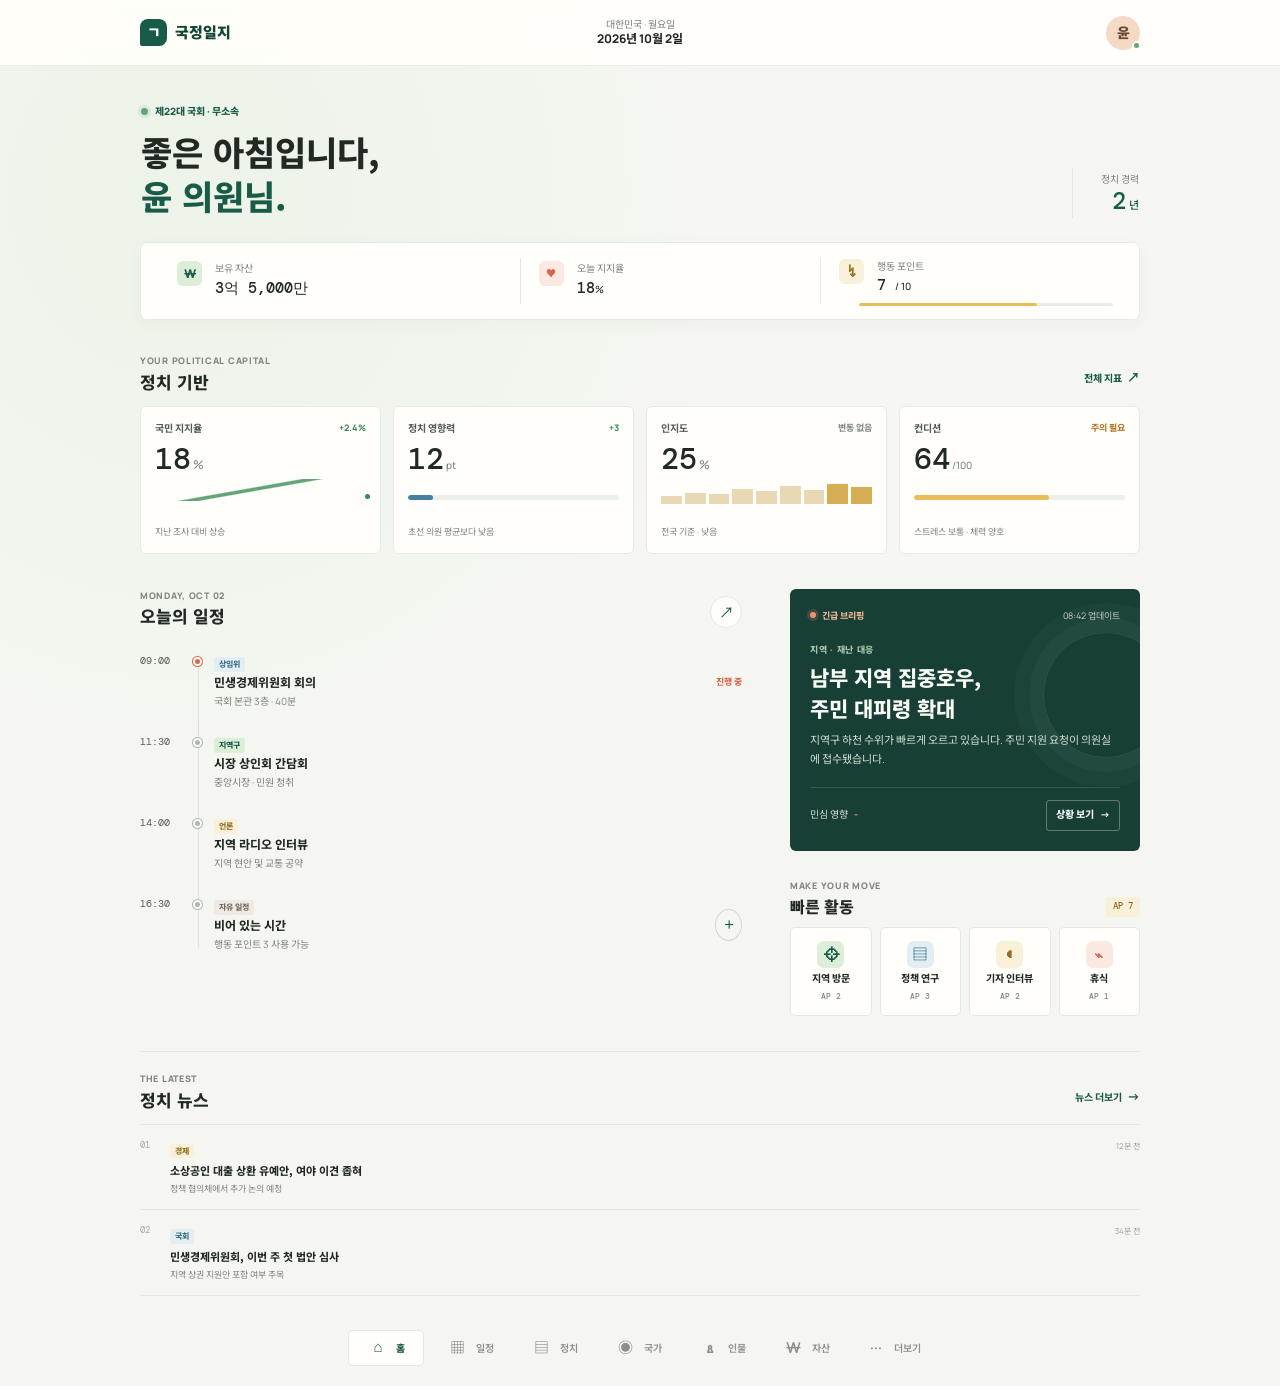
==== index.html @ e052f03e "재제작" ====
<!doctype html>
<html lang="ko">
  <head>
    <meta charset="utf-8">
    <meta name="viewport" content="width=device-width, initial-scale=1, viewport-fit=cover">
    <meta name="theme-color" content="#f5f6f1">
    <meta name="description" content="국회의원에서 시작하는 모바일 정치 전략 시뮬레이션">
    <title>국정일지 | 대통령 게임</title>
    <link rel="stylesheet" href="style.css">
    <script src="script.js" defer></script>
  </head>
  <body>
    <div class="app-shell">
      <header class="app-header">
        <a class="brand" href="#home" data-route="home" aria-label="국정일지 홈">
          <span class="brand-mark" aria-hidden="true">ㄱ</span>
          <span>국정일지</span>
        </a>
        <div class="header-date">
          <span>대한민국 · 월요일</span>
          <strong>2026년 10월 2일</strong>
        </div>
        <button class="avatar-button" type="button" data-action="profile" aria-label="의원 프로필 열기">
          <span>윤</span>
          <i aria-hidden="true"></i>
        </button>
      </header>

      <main id="main-content">
        <section class="view is-active" id="view-home" data-view="home" aria-labelledby="home-title">
          <div class="home-intro">
            <div>
              <p class="kicker"><span class="live-dot"></span> 제22대 국회 · 무소속</p>
              <h1 id="home-title">좋은 아침입니다,<br><span>윤 의원님.</span></h1>
            </div>
            <div class="career-stamp">
              <span>정치 경력</span>
              <strong>2<small>년</small></strong>
            </div>
          </div>

          <section class="resource-bar" aria-label="오늘의 주요 자원">
            <div class="resource-item">
              <span class="resource-icon icon-wallet" aria-hidden="true">₩</span>
              <span class="resource-label">보유 자산</span>
              <strong>3억 5,000만</strong>
            </div>
            <div class="resource-item">
              <span class="resource-icon icon-heart" aria-hidden="true">♥</span>
              <span class="resource-label">오늘 지지율</span>
              <strong>18<small>%</small></strong>
            </div>
            <div class="resource-item ap-item">
              <span class="resource-icon icon-bolt" aria-hidden="true">↯</span>
              <span class="resource-label">행동 포인트</span>
              <strong>7 <small>/ 10</small></strong>
              <span class="ap-meter" aria-label="행동 포인트 10 중 7"><i></i></span>
            </div>
          </section>

          <section class="metrics-section" aria-labelledby="metrics-title">
            <div class="section-heading">
              <div>
                <p class="eyebrow">YOUR POLITICAL CAPITAL</p>
                <h2 id="metrics-title">정치 기반</h2>
              </div>
              <button class="quiet-button" type="button" data-action="all-stats">전체 지표 <span aria-hidden="true">↗</span></button>
            </div>
            <div class="metric-grid">
              <article class="metric-card metric-support">
                <div class="metric-top"><span>국민 지지율</span><span class="trend trend-up">+2.4%</span></div>
                <strong>18<span>%</span></strong>
                <div class="metric-chart chart-support" aria-label="최근 지지율 상승 추세"><i></i></div>
                <span class="metric-foot">지난 조사 대비 상승</span>
              </article>
              <article class="metric-card metric-influence">
                <div class="metric-top"><span>정치 영향력</span><span class="trend trend-up">+3</span></div>
                <strong>12<span class="unit">pt</span></strong>
                <div class="influence-track"><i></i></div>
                <span class="metric-foot">초선 의원 평균보다 낮음</span>
              </article>
              <article class="metric-card metric-reputation">
                <div class="metric-top"><span>인지도</span><span class="trend trend-flat">변동 없음</span></div>
                <strong>25<span>%</span></strong>
                <div class="mini-bars" aria-label="지역 인지도"><i></i><i></i><i></i><i></i><i></i><i></i><i></i><i></i><i></i></div>
                <span class="metric-foot">전국 기준 · 낮음</span>
              </article>
              <article class="metric-card metric-energy">
                <div class="metric-top"><span>컨디션</span><span class="trend trend-warn">주의 필요</span></div>
                <strong>64<span class="unit">/100</span></strong>
                <div class="energy-track"><i></i></div>
                <span class="metric-foot">스트레스 보통 · 체력 양호</span>
              </article>
            </div>
          </section>

          <div class="dashboard-columns">
            <section class="agenda-section" aria-labelledby="agenda-title">
              <div class="section-heading">
                <div>
                  <p class="eyebrow">MONDAY, OCT 02</p>
                  <h2 id="agenda-title">오늘의 일정</h2>
                </div>
                <button class="round-button" type="button" data-action="open-schedule" aria-label="일정 전체 보기">↗</button>
              </div>
              <div class="agenda-list">
                <article class="agenda-item is-current">
                  <time>09:00</time>
                  <span class="agenda-marker" aria-hidden="true"></span>
                  <div class="agenda-copy"><span class="agenda-type type-committee">상임위</span><h3>민생경제위원회 회의</h3><p>국회 본관 3층 · 40분</p></div>
                  <span class="agenda-state">진행 중</span>
                </article>
                <article class="agenda-item">
                  <time>11:30</time>
                  <span class="agenda-marker" aria-hidden="true"></span>
                  <div class="agenda-copy"><span class="agenda-type type-local">지역구</span><h3>시장 상인회 간담회</h3><p>중앙시장 · 민원 청취</p></div>
                </article>
                <article class="agenda-item">
                  <time>14:00</time>
                  <span class="agenda-marker" aria-hidden="true"></span>
                  <div class="agenda-copy"><span class="agenda-type type-media">언론</span><h3>지역 라디오 인터뷰</h3><p>지역 현안 및 교통 공약</p></div>
                </article>
                <article class="agenda-item agenda-open-slot">
                  <time>16:30</time>
                  <span class="agenda-marker" aria-hidden="true"></span>
                  <div class="agenda-copy"><span class="agenda-type type-free">자유 일정</span><h3>비어 있는 시간</h3><p>행동 포인트 3 사용 가능</p></div>
                  <button class="add-agenda" type="button" data-action="open-activities" aria-label="일정 추가">+</button>
                </article>
              </div>
            </section>

            <div class="side-column">
              <section class="briefing-card" aria-labelledby="briefing-title">
                <div class="briefing-meta"><span class="briefing-label"><i></i> 긴급 브리핑</span><time>08:42 업데이트</time></div>
                <p class="eyebrow">지역 · 재난 대응</p>
                <h2 id="briefing-title">남부 지역 집중호우,<br>주민 대피령 확대</h2>
                <p class="briefing-description">지역구 하천 수위가 빠르게 오르고 있습니다. 주민 지원 요청이 의원실에 접수됐습니다.</p>
                <div class="briefing-bottom"><span>민심 영향 <b class="negative">-</b></span><button type="button" data-action="open-briefing">상황 보기 <span aria-hidden="true">→</span></button></div>
              </section>

              <section class="quick-actions" aria-labelledby="quick-actions-title">
                <div class="section-heading compact-heading">
                  <div><p class="eyebrow">MAKE YOUR MOVE</p><h2 id="quick-actions-title">빠른 활동</h2></div>
                  <span class="ap-badge">AP 7</span>
                </div>
                <div class="quick-action-grid">
                  <button type="button" data-action="open-activities" data-activity="field"><span class="quick-icon quick-map" aria-hidden="true">⌖</span><span>지역 방문</span><small>AP 2</small></button>
                  <button type="button" data-action="open-activities" data-activity="study"><span class="quick-icon quick-book" aria-hidden="true">▤</span><span>정책 연구</span><small>AP 3</small></button>
                  <button type="button" data-action="open-activities" data-activity="press"><span class="quick-icon quick-mic" aria-hidden="true">◖</span><span>기자 인터뷰</span><small>AP 2</small></button>
                  <button type="button" data-action="open-activities" data-activity="rest"><span class="quick-icon quick-rest" aria-hidden="true">⌁</span><span>휴식</span><small>AP 1</small></button>
                </div>
              </section>
            </div>
          </div>

          <section class="news-section" aria-labelledby="news-title">
            <div class="section-heading">
              <div><p class="eyebrow">THE LATEST</p><h2 id="news-title">정치 뉴스</h2></div>
              <button class="quiet-button" type="button" data-route="politics">뉴스 더보기 <span aria-hidden="true">→</span></button>
            </div>
            <div class="news-list">
              <article class="news-item"><span class="news-index">01</span><div><span class="news-tag tag-economy">경제</span><h3>소상공인 대출 상환 유예안, 여야 이견 좁혀</h3><p>정책 협의체에서 추가 논의 예정</p></div><time>12분 전</time></article>
              <article class="news-item"><span class="news-index">02</span><div><span class="news-tag tag-parliament">국회</span><h3>민생경제위원회, 이번 주 첫 법안 심사</h3><p>지역 상권 지원안 포함 여부 주목</p></div><time>34분 전</time></article>
            </div>
          </section>
        </section>

        <section class="view secondary-view" id="view-schedule" data-view="schedule" aria-labelledby="schedule-title" hidden>
          <div class="page-heading"><p class="eyebrow">YOUR DAY, YOUR DECISIONS</p><h1 id="schedule-title">일정과 활동</h1><p>하루의 행동 포인트를 어디에 쓸지 정해보세요.</p></div>
          <div class="page-summary"><span>오늘 남은 행동</span><strong>7 <small>/ 10 AP</small></strong><div class="summary-meter"><i></i></div></div>
          <div class="activity-catalog">
            <article class="activity-card"><span class="catalog-icon tone-green">⌖</span><div><span class="activity-category">지역구 활동 · AP 2</span><h2>지역 주민 만나기</h2><p>민원을 듣고 지역 신뢰와 지지율을 높입니다.</p><div class="effect-list"><span>지역 지지율</span><span>인지도</span></div></div><button data-action="activity-feedback" type="button" aria-label="지역 주민 만나기 선택">+</button></article>
            <article class="activity-card"><span class="catalog-icon tone-blue">▤</span><div><span class="activity-category">국회 활동 · AP 3</span><h2>정책 연구</h2><p>정책 능력과 관련 분야 이해도를 쌓습니다.</p><div class="effect-list"><span>정책 능력</span><span>판단력</span></div></div><button data-action="activity-feedback" type="button" aria-label="정책 연구 선택">+</button></article>
            <article class="activity-card"><span class="catalog-icon tone-yellow">◎</span><div><span class="activity-category">정치 활동 · AP 2</span><h2>기자 인터뷰</h2><p>주요 현안에 대한 입장을 알리고 인지도를 높입니다.</p><div class="effect-list"><span>인지도</span><span>평판</span></div></div><button data-action="activity-feedback" type="button" aria-label="기자 인터뷰 선택">+</button></article>
            <article class="activity-card"><span class="catalog-icon tone-coral">⌁</span><div><span class="activity-category">개인 활동 · AP 1</span><h2>휴식하기</h2><p>스트레스를 낮추고 컨디션을 회복합니다.</p><div class="effect-list"><span>체력</span><span>스트레스 관리</span></div></div><button data-action="activity-feedback" type="button" aria-label="휴식하기 선택">+</button></article>
          </div>
        </section>

        <section class="view secondary-view" id="view-politics" data-view="politics" aria-labelledby="politics-title" hidden>
          <div class="page-heading"><p class="eyebrow">THE NATIONAL ASSEMBLY</p><h1 id="politics-title">정치와 국회</h1><p>법안과 협력, 여론이 정치의 흐름을 만듭니다.</p></div>
          <div class="politics-hero"><div><span class="hero-label">이번 회기 주요 안건</span><h2>지역 상권 회복 지원법</h2><p>소상공인 금융 지원과 지역화폐 확대를 포함한 법안입니다.</p></div><span class="bill-state">검토 중</span></div>
          <div class="section-heading inner-heading"><div><p class="eyebrow">ASSEMBLY FLOOR</p><h2>국회 현황</h2></div><span class="muted-caption">정기회 2주 차</span></div>
          <div class="politics-stats"><article><span>당내 영향력</span><strong>8<small>/ 100</small></strong><i><b style="width:8%"></b></i></article><article><span>국회 영향력</span><strong>12<small>/ 100</small></strong><i><b style="width:12%"></b></i></article><article><span>정당 관계</span><strong>보통</strong><em>무소속</em></article></div>
          <div class="section-heading inner-heading"><div><p class="eyebrow">UPCOMING</p><h2>다가오는 의정 활동</h2></div></div>
          <div class="simple-list"><article><span class="list-date">10.04</span><div><strong>민생경제위원회 법안 심사</strong><small>상임위원회 · 본관 3층</small></div><span class="list-arrow">→</span></article><article><span class="list-date">10.06</span><div><strong>본회의 안건 표결</strong><small>본회의 · 국회 본관</small></div><span class="list-arrow">→</span></article></div>
        </section>

        <section class="view secondary-view" id="view-country" data-view="country" aria-labelledby="country-title" hidden>
          <div class="page-heading"><p class="eyebrow">NATIONAL DASHBOARD</p><h1 id="country-title">대한민국 현황</h1><p>국가 지표와 주요 현안을 살펴봅니다.</p></div>
          <div class="country-banner"><span>대한민국 · 가상 국가</span><strong>안정적인 성장, 더 나은 내일.</strong><div class="banner-meta"><span>국가 신뢰도 <b>61</b></span><span>사회 안정도 <b>74</b></span></div></div>
          <div class="country-grid"><article><span>국내총생산</span><strong>2,410<small>조 원</small></strong><em class="trend-up">▲ 1.8%</em></article><article><span>국가 예산</span><strong>623<small>조 원</small></strong><em>올해 편성</em></article><article><span>실업률</span><strong>3.2<small>%</small></strong><em class="trend-warn">▲ 0.2%p</em></article><article><span>물가 상승률</span><strong>2.1<small>%</small></strong><em class="trend-up">▼ 0.3%p</em></article><article><span>국가 부채</span><strong>1,275<small>조 원</small></strong><em>GDP 대비 52.9%</em></article><article><span>국민 행복도</span><strong>68<small>/ 100</small></strong><em class="trend-up">▲ 2</em></article></div>
          <div class="section-heading inner-heading"><div><p class="eyebrow">NATIONAL PRIORITIES</p><h2>주요 과제</h2></div></div>
          <div class="simple-list"><article><span class="priority-dot dot-coral"></span><div><strong>지역 경제 회복</strong><small>소상공인 지원안 논의 중</small></div><span class="priority-status">높음</span></article><article><span class="priority-dot dot-blue"></span><div><strong>청년 고용 확대</strong><small>고용률 개선 정책 검토</small></div><span class="priority-status">보통</span></article><article><span class="priority-dot dot-green"></span><div><strong>재난 대응 체계</strong><small>집중호우 피해 지역 지원</small></div><span class="priority-status">긴급</span></article></div>
        </section>

        <section class="view secondary-view" id="view-relationships" data-view="relationships" aria-labelledby="relationships-title" hidden>
          <div class="page-heading"><p class="eyebrow">YOUR POLITICAL NETWORK</p><h1 id="relationships-title">인간관계</h1><p>함께 일하고 신뢰를 쌓을 사람들입니다.</p></div>
          <div class="relationship-summary"><div><span>연결된 인물</span><strong>12<small>명</small></strong></div><div><span>평균 관계도</span><strong>34<small>/ 100</small></strong></div><div class="network-mark" aria-hidden="true">12</div></div>
          <div class="filter-row"><button class="filter-chip is-selected" type="button">전체</button><button class="filter-chip" type="button">국회</button><button class="filter-chip" type="button">정당</button><button class="filter-chip" type="button">언론</button></div>
          <div class="contact-list"><article class="contact-card"><div class="contact-avatar avatar-sage">김</div><div class="contact-info"><strong>김서윤</strong><span>여당 · 재난대책위원</span><div class="relationship-meter"><i style="width:62%"></i></div></div><b>62</b></article><article class="contact-card"><div class="contact-avatar avatar-blue">박</div><div class="contact-info"><strong>박도현</strong><span>야당 · 예산결산위원</span><div class="relationship-meter"><i style="width:38%"></i></div></div><b>38</b></article><article class="contact-card"><div class="contact-avatar avatar-yellow">이</div><div class="contact-info"><strong>이하늘</strong><span>지역 언론 · 기자</span><div class="relationship-meter"><i style="width:27%"></i></div></div><b>27</b></article><article class="contact-card"><div class="contact-avatar avatar-coral">최</div><div class="contact-info"><strong>최민재</strong><span>지역구 · 상인회장</span><div class="relationship-meter"><i style="width:51%"></i></div></div><b>51</b></article></div>
        </section>

        <section class="view secondary-view" id="view-assets" data-view="assets" aria-labelledby="assets-title" hidden>
          <div class="page-heading"><p class="eyebrow">PERSONAL FINANCE</p><h1 id="assets-title">자산 관리</h1><p>투명하게 기록되는 개인 자산 현황입니다.</p></div>
          <div class="assets-total"><span>총 자산</span><strong>₩350,000,000</strong><span class="assets-change">이번 달 <b>+₩1,200,000</b></span><div class="asset-graph" aria-label="최근 자산 완만한 상승 추세"><i></i></div></div>
          <div class="section-heading inner-heading"><div><p class="eyebrow">PORTFOLIO</p><h2>자산 구성</h2></div></div>
          <div class="portfolio-list"><article><span class="portfolio-icon portfolio-cash">₩</span><div><strong>현금</strong><small>입출금 및 예금</small></div><b>₩85,000,000</b><i><b style="width:24%"></b></i></article><article><span class="portfolio-icon portfolio-house">⌂</span><div><strong>부동산</strong><small>주거용 부동산</small></div><b>₩210,000,000</b><i><b style="width:60%"></b></i></article><article><span class="portfolio-icon portfolio-stock">↗</span><div><strong>금융 자산</strong><small>합법적 투자 자산</small></div><b>₩55,000,000</b><i><b style="width:16%"></b></i></article></div>
          <div class="finance-note"><span>기록 원칙</span><p>모든 자산 변화와 활동 비용은 내역에 남습니다.</p><button type="button" data-action="activity-feedback">자산 내역 보기 <span aria-hidden="true">→</span></button></div>
        </section>

        <section class="view secondary-view" id="view-more" data-view="more" aria-labelledby="more-title" hidden>
          <div class="page-heading"><p class="eyebrow">YOUR CAREER, YOUR STORY</p><h1 id="more-title">더보기</h1><p>정치 인생의 기록과 설정을 관리합니다.</p></div>
          <div class="profile-panel"><div class="profile-avatar">윤</div><div><span>대한민국 · 무소속</span><strong>윤 의원</strong><small>초선 · 정치 경력 2년</small></div><span class="profile-level">LV. 03</span></div>
          <div class="more-menu"><button type="button" data-action="activity-feedback"><span class="menu-symbol symbol-history">◷</span><span><strong>정치 기록</strong><small>선택과 결과를 돌아봅니다</small></span><b>→</b></button><button type="button" data-action="activity-feedback"><span class="menu-symbol symbol-achievement">✳</span><span><strong>업적과 목표</strong><small>나만의 정치 목표를 세웁니다</small></span><b>→</b></button><button type="button" data-action="activity-feedback"><span class="menu-symbol symbol-save">▣</span><span><strong>저장 및 불러오기</strong><small>현재 진행 상황 관리</small></span><b>→</b></button><button type="button" data-action="activity-feedback"><span class="menu-symbol symbol-settings">⚙</span><span><strong>설정</strong><small>게임 환경과 접근성 설정</small></span><b>→</b></button></div>
          <p class="version-label">국정일지 <span>EARLY ACCESS · 0.1.0</span></p>
        </section>
      </main>

      <nav class="bottom-nav" aria-label="주요 메뉴">
        <button type="button" data-route="home" aria-current="page"><span class="nav-icon nav-home" aria-hidden="true">⌂</span><span>홈</span></button>
        <button type="button" data-route="schedule"><span class="nav-icon" aria-hidden="true">▦</span><span>일정</span></button>
        <button type="button" data-route="politics"><span class="nav-icon" aria-hidden="true">▤</span><span>정치</span></button>
        <button type="button" data-route="country"><span class="nav-icon" aria-hidden="true">◉</span><span>국가</span></button>
        <button type="button" data-route="relationships"><span class="nav-icon" aria-hidden="true">♙</span><span>인물</span></button>
        <button type="button" data-route="assets"><span class="nav-icon" aria-hidden="true">₩</span><span>자산</span></button>
        <button type="button" data-route="more"><span class="nav-icon" aria-hidden="true">···</span><span>더보기</span></button>
      </nav>
    </div>
    <div class="toast" role="status" aria-live="polite" hidden></div>
  </body>
</html>
---- style.css ----
@import url("https://fonts.googleapis.com/css2?family=DM+Mono:wght@400;500&family=Manrope:wght@400;500;600;700;800&family=Noto+Sans+KR:wght@400;500;600;700;800;900&display=swap");

:root {
  color-scheme: light;
  --canvas: #f5f6f1;
  --paper: #fffefa;
  --ink: #202922;
  --muted: #7c857d;
  --line: #e5e8e0;
  --forest: #185b46;
  --forest-deep: #104633;
  --mint: #dcedd8;
  --mint-strong: #acd6bd;
  --coral: #d9654c;
  --coral-pale: #fbe8e0;
  --blue: #477fa0;
  --blue-pale: #e3eef2;
  --yellow: #e9bd59;
  --yellow-pale: #f8f0d8;
  --font-ui: "Manrope", "Noto Sans KR", sans-serif;
  --font-ko: "Noto Sans KR", sans-serif;
  --font-number: "DM Mono", "Manrope", monospace;
}

* { box-sizing: border-box; }

html {
  min-width: 320px;
  min-height: 100%;
  scroll-behavior: smooth;
  scroll-padding-top: 84px;
  -webkit-tap-highlight-color: transparent;
}

body {
  min-width: 320px;
  min-height: 100vh;
  margin: 0;
  background:
    radial-gradient(ellipse at 14% 14%, rgba(220, 237, 216, .32), transparent 34rem),
    var(--canvas);
  color: var(--ink);
  font-family: var(--font-ui);
  font-size: 14px;
  letter-spacing: 0;
  line-height: 1.55;
  -webkit-font-smoothing: antialiased;
}

button, a { color: inherit; font: inherit; }
button { cursor: pointer; }
button:focus-visible, a:focus-visible { outline: 3px solid var(--blue); outline-offset: 3px; }
button:disabled { cursor: default; opacity: .55; }
[hidden] { display: none !important; }

.app-shell { min-height: 100vh; padding-bottom: calc(78px + env(safe-area-inset-bottom)); }
.app-header {
  position: sticky;
  z-index: 10;
  top: 0;
  display: grid;
  grid-template-columns: 1fr auto 1fr;
  align-items: center;
  min-height: 66px;
  padding: 0 18px;
  border-bottom: 1px solid rgba(32, 41, 34, .08);
  background: rgba(255, 254, 250, .94);
  backdrop-filter: blur(18px);
}

.brand { display: inline-flex; width: fit-content; align-items: center; gap: 8px; color: var(--forest-deep); font-size: 15px; font-weight: 900; text-decoration: none; }
.brand-mark { display: grid; width: 27px; aspect-ratio: 1; place-items: center; border-radius: 8px 8px 8px 2px; background: var(--forest); color: #fff; font-size: 15px; }
.header-date { display: grid; justify-items: center; line-height: 1.35; }
.header-date span { color: var(--muted); font-size: 10px; }
.header-date strong { font-size: 12px; font-weight: 750; }
.avatar-button { position: relative; display: grid; width: 34px; aspect-ratio: 1; justify-self: end; place-items: center; border: 0; border-radius: 50%; background: #f4d9c5; color: #684631; font-weight: 850; }
.avatar-button i { position: absolute; right: -1px; bottom: 0; width: 9px; aspect-ratio: 1; border: 2px solid var(--paper); border-radius: 50%; background: #63a675; }

main { width: min(100% - 32px, 1000px); margin: 0 auto; }
.view { padding: 25px 0 34px; animation: view-enter 300ms ease both; }
.view.is-active { display: block; }
@keyframes view-enter { from { opacity: 0; transform: translateY(6px); } to { opacity: 1; transform: translateY(0); } }

.home-intro { display: flex; align-items: flex-end; justify-content: space-between; gap: 14px; padding: 2px 1px 21px; }
.kicker, .eyebrow { margin: 0; color: var(--muted); font-size: 9px; font-weight: 800; letter-spacing: .08em; }
.kicker { display: flex; align-items: center; gap: 7px; margin-bottom: 10px; color: var(--forest); font-size: 10px; letter-spacing: 0; }
.live-dot { width: 7px; aspect-ratio: 1; border-radius: 50%; background: #61a77c; box-shadow: 0 0 0 3px #61a77c22; }
.home-intro h1, .page-heading h1 { margin: 0; font-family: var(--font-ko); font-size: clamp(25px, 7vw, 32px); font-weight: 800; letter-spacing: 0; line-height: 1.3; }
.home-intro h1 span { color: var(--forest); }
.career-stamp { display: grid; min-width: 67px; justify-items: end; padding: 4px 0 2px 12px; border-left: 1px solid var(--line); }
.career-stamp span { color: var(--muted); font-size: 10px; }
.career-stamp strong { color: var(--forest); font-family: var(--font-number); font-size: 24px; font-weight: 500; line-height: 1.2; }
.career-stamp small { margin-left: 3px; font-family: var(--font-ko); font-size: 11px; }

.resource-bar { display: grid; grid-template-columns: 1.2fr 1fr 1fr; margin-bottom: 28px; padding: 13px 10px; border: 1px solid #e8e9e2; border-radius: 7px; background: var(--paper); box-shadow: 0 5px 18px #23352908; }
.resource-item { position: relative; display: grid; min-width: 0; grid-template-columns: 23px minmax(0, 1fr); align-content: center; column-gap: 7px; padding: 1px 8px; }
.resource-item + .resource-item { border-left: 1px solid var(--line); }
.resource-icon { display: grid; width: 22px; aspect-ratio: 1; grid-row: span 2; place-items: center; border-radius: 6px; background: var(--mint); color: var(--forest); font-size: 12px; font-weight: 800; }
.icon-heart { background: var(--coral-pale); color: var(--coral); font-size: 10px; }
.icon-bolt { background: var(--yellow-pale); color: #967221; font-size: 16px; }
.resource-label { overflow: hidden; color: var(--muted); font-size: 9px; text-overflow: ellipsis; white-space: nowrap; }
.resource-item strong { overflow: hidden; font-family: var(--font-number); font-size: clamp(10px, 2.9vw, 13px); font-weight: 500; text-overflow: ellipsis; white-space: nowrap; }
.resource-item strong small { font-family: var(--font-ui); font-size: 10px; }
.ap-item { padding-bottom: 6px; }
.ap-meter { position: absolute; right: 8px; bottom: -2px; left: 38px; height: 3px; overflow: hidden; border-radius: 4px; background: #e9ece5; }
.ap-meter i { display: block; width: 70%; height: 100%; border-radius: inherit; background: var(--yellow); }

.section-heading { display: flex; align-items: end; justify-content: space-between; gap: 10px; margin-bottom: 12px; }
.section-heading .eyebrow { margin-bottom: 3px; }
.section-heading h2 { margin: 0; font-family: var(--font-ko); font-size: 17px; font-weight: 800; line-height: 1.35; }
.quiet-button { min-height: 32px; padding: 4px 0 4px 8px; border: 0; background: transparent; color: var(--forest); font-size: 10px; font-weight: 750; white-space: nowrap; }
.quiet-button span { padding-left: 3px; font-size: 13px; }
.metric-grid { display: grid; grid-template-columns: repeat(2, minmax(0, 1fr)); gap: 9px; }
.metric-card { position: relative; display: flex; min-width: 0; min-height: 129px; flex-direction: column; padding: 12px 13px 10px; overflow: hidden; border: 1px solid #e8e9e2; border-radius: 6px; background: var(--paper); }
.metric-top { display: flex; align-items: center; justify-content: space-between; gap: 4px; color: #525c53; font-size: 10px; font-weight: 700; }
.trend { font-size: 9px; font-weight: 750; white-space: nowrap; }
.trend-up { color: #3b8c5d; }
.trend-flat { color: #858c84; }
.trend-warn { color: #b97725; }
.metric-card > strong { margin-top: 5px; font-family: var(--font-number); font-size: 25px; font-weight: 500; letter-spacing: 0; line-height: 1.2; }
.metric-card > strong > span { margin-left: 2px; color: var(--muted); font-family: var(--font-ui); font-size: 12px; }
.metric-card > strong > .unit { font-size: 10px; }
.metric-foot { margin-top: auto; color: var(--muted); font-size: 9px; }
.metric-chart { position: relative; height: 25px; margin: 2px -3px 1px; }
.chart-support::before { position: absolute; right: 0; bottom: 3px; left: 0; height: 22px; background: linear-gradient(170deg, transparent 43%, #64a47b 45%, #64a47b 49%, transparent 51%); content: ""; }
.chart-support::after { position: absolute; right: -1px; bottom: 5px; width: 5px; aspect-ratio: 1; border-radius: 50%; background: #39875c; content: ""; }
.influence-track, .energy-track { height: 5px; margin: auto 0 7px; overflow: hidden; border-radius: 8px; background: #edf0e9; }
.influence-track i, .energy-track i { display: block; width: 12%; height: 100%; border-radius: inherit; background: var(--blue); }
.energy-track i { width: 64%; background: var(--yellow); }
.mini-bars { display: flex; height: 23px; align-items: end; gap: 3px; margin: 4px 0 1px; }
.mini-bars i { flex: 1; height: 35%; background: #e8d9b4; }
.mini-bars i:nth-child(2) { height: 50%; }.mini-bars i:nth-child(3) { height: 42%; }.mini-bars i:nth-child(4) { height: 66%; }.mini-bars i:nth-child(5) { height: 57%; }.mini-bars i:nth-child(6) { height: 78%; }.mini-bars i:nth-child(7) { height: 63%; }.mini-bars i:nth-child(8) { height: 88%; background: #d8ae54; }.mini-bars i:nth-child(9) { height: 72%; background: #d8ae54; }

.dashboard-columns { display: grid; gap: 25px; margin-top: 29px; }
.agenda-section, .side-column, .news-section { min-width: 0; }
.round-button { display: grid; width: 32px; aspect-ratio: 1; place-items: center; border: 1px solid var(--line); border-radius: 50%; background: var(--paper); color: var(--forest); font-size: 15px; }
.agenda-list { position: relative; padding: 1px 0; }
.agenda-list::before { position: absolute; top: 15px; bottom: 18px; left: 58px; width: 1px; background: #dfe4dc; content: ""; }
.agenda-item { position: relative; display: grid; grid-template-columns: 44px 12px minmax(0, 1fr) auto; align-items: start; gap: 9px; min-height: 75px; padding: 10px 0; }
.agenda-item time { padding-top: 2px; color: #505a52; font-family: var(--font-number); font-size: 10px; }
.agenda-marker { z-index: 1; width: 9px; aspect-ratio: 1; margin-top: 6px; border: 2px solid var(--paper); border-radius: 50%; background: #aeb8af; box-shadow: 0 0 0 1px #aeb8af; }
.is-current .agenda-marker { background: var(--coral); box-shadow: 0 0 0 1px var(--coral); }
.agenda-copy { min-width: 0; }
.agenda-type { display: inline-flex; margin-bottom: 2px; padding: 1px 5px; border-radius: 2px; font-size: 8px; font-weight: 800; }
.type-committee { background: var(--blue-pale); color: #386b86; }.type-local { background: var(--mint); color: var(--forest); }.type-media { background: var(--yellow-pale); color: #947020; }.type-free { background: #eee9e3; color: #76695d; }
.agenda-copy h3 { margin: 0; font-family: var(--font-ko); font-size: 12px; font-weight: 750; line-height: 1.4; }
.agenda-copy p { margin: 3px 0 0; color: var(--muted); font-size: 10px; }
.agenda-state { align-self: center; color: var(--coral); font-size: 9px; font-weight: 750; white-space: nowrap; }
.agenda-open-slot { min-height: 68px; }
.add-agenda { display: grid; width: 27px; aspect-ratio: 1; align-self: center; place-items: center; border: 1px solid #ced9cc; border-radius: 50%; background: transparent; color: var(--forest); font-size: 18px; }

.side-column { display: grid; align-content: start; gap: 24px; }
.briefing-card { position: relative; padding: 17px; overflow: hidden; border-radius: 6px; background: #173f36; color: #f9fbf5; }
.briefing-card::after { position: absolute; top: 43px; right: -29px; width: 124px; height: 124px; border: 1px solid #ffffff18; border-radius: 50%; box-shadow: 0 0 0 14px #ffffff08, 0 0 0 29px #ffffff06; content: ""; pointer-events: none; }
.briefing-meta { position: relative; z-index: 1; display: flex; align-items: center; justify-content: space-between; gap: 5px; margin-bottom: 21px; }
.briefing-label { display: flex; align-items: center; gap: 6px; color: #f3b493; font-size: 9px; font-weight: 800; }
.briefing-label i { width: 6px; aspect-ratio: 1; border-radius: 50%; background: #ef916f; box-shadow: 0 0 0 3px #ef916f30; }
.briefing-meta time { color: #c3d0c8; font-size: 9px; }
.briefing-card .eyebrow { position: relative; z-index: 1; color: #a7c6ad; }
.briefing-card h2 { position: relative; z-index: 1; margin: 5px 0 8px; font-family: var(--font-ko); font-size: 19px; font-weight: 800; line-height: 1.45; }
.briefing-description { position: relative; z-index: 1; max-width: 330px; margin: 0; color: #d0ddd2; font-size: 11px; line-height: 1.7; }
.briefing-bottom { position: relative; z-index: 1; display: flex; align-items: center; justify-content: space-between; gap: 10px; margin-top: 18px; padding-top: 12px; border-top: 1px solid #ffffff22; color: #d6e0d7; font-size: 10px; }
.briefing-bottom .negative { margin-left: 4px; color: #ff9e7f; }
.briefing-bottom button { min-height: 31px; padding: 4px 9px; border: 1px solid #ffffff50; border-radius: 3px; background: transparent; color: #fff; font-size: 10px; font-weight: 750; }
.briefing-bottom button span { margin-left: 4px; }
.compact-heading { margin-bottom: 10px; }
.compact-heading h2 { font-size: 16px; }
.ap-badge { padding: 3px 7px; border-radius: 3px; background: var(--yellow-pale); color: #87681f; font-family: var(--font-number); font-size: 9px; font-weight: 500; }
.quick-action-grid { display: grid; grid-template-columns: repeat(4, minmax(0, 1fr)); gap: 6px; }
.quick-action-grid button { display: grid; min-width: 0; min-height: 83px; align-content: center; justify-items: center; gap: 3px; padding: 8px 2px; border: 1px solid var(--line); border-radius: 5px; background: var(--paper); font-size: 9px; font-weight: 750; white-space: nowrap; }
.quick-action-grid button:hover { border-color: var(--mint-strong); background: #f7fbf5; }
.quick-icon { display: grid; width: 27px; aspect-ratio: 1; place-items: center; border-radius: 7px; font-size: 16px; }
.quick-map { background: var(--mint); color: var(--forest); }.quick-book { background: var(--blue-pale); color: var(--blue); }.quick-mic { background: var(--yellow-pale); color: #917025; }.quick-rest { background: var(--coral-pale); color: var(--coral); }
.quick-action-grid small { color: var(--muted); font-family: var(--font-number); font-size: 8px; font-weight: 500; }

.news-section { margin-top: 27px; padding-top: 20px; border-top: 1px solid var(--line); }
.news-list { border-top: 1px solid var(--line); }
.news-item { display: grid; grid-template-columns: 22px minmax(0, 1fr) auto; align-items: start; gap: 8px; padding: 13px 0; border-bottom: 1px solid var(--line); }
.news-index { padding-top: 1px; color: #a3aaa1; font-family: var(--font-number); font-size: 9px; }
.news-item > div { min-width: 0; }
.news-tag { display: inline-block; margin-bottom: 4px; padding: 1px 5px; border-radius: 2px; font-size: 8px; font-weight: 800; }
.tag-economy { background: var(--yellow-pale); color: #937222; }.tag-parliament { background: var(--blue-pale); color: #386b86; }
.news-item h3 { margin: 0; font-family: var(--font-ko); font-size: 11px; font-weight: 750; line-height: 1.55; }
.news-item p { margin: 3px 0 0; color: var(--muted); font-size: 9px; }
.news-item time { padding-top: 2px; color: #9aa199; font-size: 8px; white-space: nowrap; }

.secondary-view { min-height: calc(100vh - 152px); padding-top: 30px; }
.page-heading { margin-bottom: 22px; }
.page-heading .eyebrow { margin-bottom: 6px; color: var(--forest); }
.page-heading h1 { font-size: 28px; }
.page-heading > p:last-child { margin: 7px 0 0; color: var(--muted); font-size: 12px; }
.page-summary { display: grid; grid-template-columns: 1fr auto; align-items: baseline; gap: 4px 12px; padding: 15px 16px; border: 1px solid var(--line); border-radius: 5px; background: var(--paper); }
.page-summary > span { color: var(--muted); font-size: 10px; }.page-summary > strong { color: var(--forest); font-family: var(--font-number); font-size: 19px; font-weight: 500; }.page-summary > strong small { color: var(--muted); font-family: var(--font-ui); font-size: 10px; }
.summary-meter { grid-column: 1 / -1; height: 5px; margin-top: 4px; overflow: hidden; border-radius: 5px; background: #e8ece5; }.summary-meter i { display: block; width: 70%; height: 100%; background: var(--yellow); }
.activity-catalog { display: grid; gap: 9px; margin-top: 17px; }
.activity-card { display: grid; grid-template-columns: 38px minmax(0, 1fr) 31px; align-items: start; gap: 11px; padding: 14px 12px; border: 1px solid var(--line); border-radius: 5px; background: var(--paper); }
.catalog-icon { display: grid; width: 36px; aspect-ratio: 1; place-items: center; border-radius: 8px 8px 8px 3px; font-size: 18px; }.tone-green { background: var(--mint); color: var(--forest); }.tone-blue { background: var(--blue-pale); color: var(--blue); }.tone-yellow { background: var(--yellow-pale); color: #937222; }.tone-coral { background: var(--coral-pale); color: var(--coral); }
.activity-category { color: var(--forest); font-size: 9px; font-weight: 750; }.activity-card h2 { margin: 2px 0 3px; font-family: var(--font-ko); font-size: 13px; font-weight: 800; }.activity-card p { margin: 0; color: var(--muted); font-size: 10px; line-height: 1.6; }
.effect-list { display: flex; flex-wrap: wrap; gap: 5px; margin-top: 8px; }.effect-list span { padding: 2px 6px; border-radius: 2px; background: #f0f3ed; color: #58665a; font-size: 8px; font-weight: 700; }
.activity-card > button { width: 30px; aspect-ratio: 1; align-self: center; border: 1px solid #cbd9ce; border-radius: 50%; background: transparent; color: var(--forest); font-size: 17px; }
.activity-card > button:hover { background: var(--forest); color: #fff; }

.politics-hero { display: flex; align-items: flex-start; justify-content: space-between; gap: 14px; padding: 19px; border-radius: 6px; background: #214b62; color: #f8fbfb; }
.hero-label { color: #aed2db; font-size: 9px; font-weight: 750; }.politics-hero h2 { margin: 6px 0; font-family: var(--font-ko); font-size: 18px; }.politics-hero p { max-width: 340px; margin: 0; color: #d2e0e2; font-size: 10px; line-height: 1.65; }.bill-state { padding: 4px 7px; border-radius: 3px; background: #ffffff20; color: #e4f0e8; font-size: 9px; white-space: nowrap; }
.inner-heading { margin: 25px 0 12px; }.muted-caption { color: var(--muted); font-size: 9px; }.politics-stats { display: grid; grid-template-columns: repeat(3, minmax(0, 1fr)); border: 1px solid var(--line); border-radius: 5px; background: var(--paper); }.politics-stats article { display: grid; gap: 5px; padding: 12px 10px; }.politics-stats article + article { border-left: 1px solid var(--line); }.politics-stats article > span { color: var(--muted); font-size: 9px; }.politics-stats strong { font-family: var(--font-number); font-size: 18px; font-weight: 500; }.politics-stats strong small { color: var(--muted); font-family: var(--font-ui); font-size: 9px; }.politics-stats i { display: block; height: 4px; overflow: hidden; border-radius: 5px; background: #e8ece5; }.politics-stats i b { display: block; height: 100%; background: var(--blue); }.politics-stats em { color: var(--forest); font-size: 10px; font-style: normal; font-weight: 700; }
.simple-list { border-top: 1px solid var(--line); }.simple-list article { display: grid; grid-template-columns: auto minmax(0, 1fr) auto; align-items: center; gap: 11px; min-height: 61px; padding: 9px 2px; border-bottom: 1px solid var(--line); }.list-date { color: var(--forest); font-family: var(--font-number); font-size: 10px; font-weight: 500; }.simple-list article div { display: grid; gap: 2px; }.simple-list article strong { font-family: var(--font-ko); font-size: 11px; }.simple-list article small { color: var(--muted); font-size: 9px; }.list-arrow { color: #8c988e; }

.country-banner { display: grid; gap: 5px; padding: 20px; border-radius: 6px; background: linear-gradient(120deg, #185b46, #347455); color: #fff; }.country-banner > span { color: #c9dfc9; font-size: 9px; }.country-banner > strong { font-family: var(--font-ko); font-size: 16px; }.banner-meta { display: flex; gap: 16px; margin-top: 9px; padding-top: 10px; border-top: 1px solid #ffffff32; color: #d3e6d4; font-size: 9px; }.banner-meta b { margin-left: 4px; color: #fff; font-family: var(--font-number); font-weight: 500; }
.country-grid { display: grid; grid-template-columns: repeat(2, minmax(0, 1fr)); gap: 8px; margin-top: 12px; }.country-grid article { display: grid; gap: 2px; padding: 12px; border: 1px solid var(--line); border-radius: 4px; background: var(--paper); }.country-grid article > span { color: var(--muted); font-size: 9px; }.country-grid strong { font-family: var(--font-number); font-size: 19px; font-weight: 500; }.country-grid strong small { margin-left: 3px; color: var(--muted); font-family: var(--font-ui); font-size: 9px; }.country-grid em { color: var(--muted); font-size: 8px; font-style: normal; }.country-grid .trend-up, .country-grid .trend-warn { font-size: 9px; }
.priority-dot { width: 8px; aspect-ratio: 1; border-radius: 50%; }.dot-coral { background: var(--coral); }.dot-blue { background: var(--blue); }.dot-green { background: #58a473; }.priority-status { padding: 3px 6px; border-radius: 2px; background: var(--coral-pale); color: #ae533e; font-size: 8px; font-weight: 750; }

.relationship-summary { display: grid; grid-template-columns: 1fr 1fr 48px; align-items: center; padding: 15px; border: 1px solid var(--line); border-radius: 5px; background: var(--paper); }.relationship-summary > div:not(.network-mark) { display: grid; gap: 3px; }.relationship-summary > div + div:not(.network-mark) { padding-left: 12px; border-left: 1px solid var(--line); }.relationship-summary span { color: var(--muted); font-size: 9px; }.relationship-summary strong { font-family: var(--font-number); font-size: 21px; font-weight: 500; }.relationship-summary strong small { margin-left: 3px; color: var(--muted); font-family: var(--font-ui); font-size: 9px; }.network-mark { display: grid; width: 40px; aspect-ratio: 1; place-items: center; border: 1px dashed #b7c8b8; border-radius: 50%; color: var(--forest); font-family: var(--font-number); font-size: 11px; }
.filter-row { display: flex; gap: 6px; margin: 17px 0 10px; overflow-x: auto; scrollbar-width: none; }.filter-chip { min-height: 31px; padding: 4px 12px; border: 1px solid var(--line); border-radius: 18px; background: var(--paper); color: #667067; font-size: 10px; white-space: nowrap; }.filter-chip.is-selected { border-color: var(--forest); background: var(--forest); color: #fff; }
.contact-list { display: grid; gap: 7px; }.contact-card { display: grid; grid-template-columns: 39px minmax(0, 1fr) 28px; align-items: center; gap: 10px; padding: 11px; border: 1px solid var(--line); border-radius: 5px; background: var(--paper); }.contact-avatar { display: grid; width: 36px; aspect-ratio: 1; place-items: center; border-radius: 50%; font-family: var(--font-ko); font-weight: 800; }.avatar-sage { background: var(--mint); color: var(--forest); }.avatar-blue { background: var(--blue-pale); color: var(--blue); }.avatar-yellow { background: var(--yellow-pale); color: #937222; }.avatar-coral { background: var(--coral-pale); color: var(--coral); }.contact-info { display: grid; gap: 1px; }.contact-info strong { font-family: var(--font-ko); font-size: 11px; }.contact-info > span { color: var(--muted); font-size: 9px; }.contact-card > b { color: var(--forest); font-family: var(--font-number); font-size: 11px; font-weight: 500; text-align: right; }.relationship-meter { height: 3px; margin-top: 5px; overflow: hidden; border-radius: 3px; background: #edf0e9; }.relationship-meter i { display: block; height: 100%; border-radius: inherit; background: #6ca47b; }

.assets-total { position: relative; min-height: 163px; padding: 17px; overflow: hidden; border: 1px solid var(--line); border-radius: 6px; background: var(--paper); }.assets-total > span:first-child { display: block; color: var(--muted); font-size: 10px; }.assets-total > strong { display: block; margin-top: 4px; font-family: var(--font-number); font-size: clamp(23px, 7vw, 31px); font-weight: 500; }.assets-change { display: block; margin-top: 5px; color: var(--muted); font-size: 9px; }.assets-change b { color: #3b8c5d; font-family: var(--font-number); font-weight: 500; }.asset-graph { position: absolute; right: 0; bottom: 0; left: 0; height: 40px; background: linear-gradient(180deg, transparent, #dcedd866); }.asset-graph i { position: absolute; right: -1%; bottom: 9px; left: 0; height: 23px; background: linear-gradient(168deg, transparent 48%, #73aa81 49%, #73aa81 52%, transparent 53%); }
.portfolio-list { border-top: 1px solid var(--line); }.portfolio-list article { display: grid; grid-template-columns: 34px minmax(0, 1fr) auto; align-items: center; gap: 9px; min-height: 64px; padding: 10px 1px; border-bottom: 1px solid var(--line); }.portfolio-icon { display: grid; width: 31px; aspect-ratio: 1; place-items: center; border-radius: 7px; font-size: 15px; font-weight: 700; }.portfolio-cash { background: var(--mint); color: var(--forest); }.portfolio-house { background: var(--coral-pale); color: var(--coral); }.portfolio-stock { background: var(--blue-pale); color: var(--blue); }.portfolio-list article div { display: grid; }.portfolio-list article strong { font-family: var(--font-ko); font-size: 11px; }.portfolio-list article small { color: var(--muted); font-size: 8px; }.portfolio-list article > b { font-family: var(--font-number); font-size: 10px; font-weight: 500; }.portfolio-list article > i { grid-column: 2 / -1; height: 3px; overflow: hidden; border-radius: 3px; background: #edf0e9; }.portfolio-list article > i b { display: block; height: 100%; background: var(--forest); }.finance-note { margin-top: 20px; padding: 14px; border-left: 3px solid var(--yellow); background: var(--yellow-pale); }.finance-note > span { color: #83651f; font-size: 9px; font-weight: 800; }.finance-note p { margin: 3px 0 8px; color: #655b43; font-size: 10px; }.finance-note button { padding: 0; border: 0; background: transparent; color: var(--forest); font-size: 10px; font-weight: 750; }

.profile-panel { display: grid; grid-template-columns: 48px minmax(0, 1fr) auto; align-items: center; gap: 12px; padding: 15px; border: 1px solid var(--line); border-radius: 5px; background: var(--paper); }.profile-avatar { display: grid; width: 46px; aspect-ratio: 1; place-items: center; border-radius: 50%; background: #f4d9c5; color: #684631; font-family: var(--font-ko); font-size: 18px; font-weight: 850; }.profile-panel > div:nth-child(2) { display: grid; }.profile-panel > div:nth-child(2) span { color: var(--muted); font-size: 8px; }.profile-panel strong { font-family: var(--font-ko); font-size: 13px; }.profile-panel small { color: var(--muted); font-size: 9px; }.profile-level { padding: 4px 7px; border-radius: 3px; background: var(--yellow-pale); color: #88691e; font-family: var(--font-number); font-size: 8px; }
.more-menu { margin-top: 16px; border-top: 1px solid var(--line); }.more-menu button { display: grid; width: 100%; grid-template-columns: 36px minmax(0, 1fr) 18px; align-items: center; gap: 10px; min-height: 66px; padding: 8px 2px; border: 0; border-bottom: 1px solid var(--line); background: transparent; text-align: left; }.menu-symbol { display: grid; width: 32px; aspect-ratio: 1; place-items: center; border-radius: 7px; font-size: 16px; }.symbol-history { background: var(--blue-pale); color: var(--blue); }.symbol-achievement { background: var(--yellow-pale); color: #947020; }.symbol-save { background: var(--mint); color: var(--forest); }.symbol-settings { background: var(--coral-pale); color: var(--coral); }.more-menu button > span:nth-child(2) { display: grid; }.more-menu strong { font-family: var(--font-ko); font-size: 11px; }.more-menu small { color: var(--muted); font-size: 9px; }.more-menu button > b { color: #879189; font-size: 13px; }.version-label { display: flex; justify-content: space-between; margin: 25px 2px 0; color: var(--muted); font-size: 9px; }.version-label span { font-family: var(--font-number); font-size: 8px; }

.bottom-nav { position: fixed; z-index: 20; right: 0; bottom: 0; left: 0; display: grid; grid-template-columns: repeat(7, minmax(0, 1fr)); min-height: calc(65px + env(safe-area-inset-bottom)); padding: 6px 5px calc(6px + env(safe-area-inset-bottom)); border-top: 1px solid #e6e8e1; background: rgba(255, 254, 250, .97); backdrop-filter: blur(16px); }
.bottom-nav button { display: grid; min-width: 0; align-content: center; justify-items: center; gap: 1px; padding: 2px 0; border: 0; border-radius: 5px; background: transparent; color: #899189; font-family: var(--font-ko); font-size: 9px; font-weight: 600; white-space: nowrap; }
.nav-icon { display: grid; min-width: 24px; min-height: 23px; place-items: center; font-family: var(--font-ui); font-size: 18px; font-weight: 600; line-height: 1; }.nav-home { font-size: 21px; }.bottom-nav button[aria-current="page"] { color: var(--forest); font-weight: 800; }.bottom-nav button[aria-current="page"] .nav-icon { transform: translateY(-1px); }
.toast { position: fixed; z-index: 40; right: 16px; bottom: calc(80px + env(safe-area-inset-bottom)); left: 16px; width: fit-content; max-width: min(460px, calc(100vw - 32px)); margin: 0 auto; padding: 11px 15px; border-left: 3px solid var(--yellow); border-radius: 4px; background: #202922; color: #fff; box-shadow: 0 9px 30px #20292230; font-size: 11px; font-weight: 650; animation: toast-in 180ms ease both; }
@keyframes toast-in { from { opacity: 0; transform: translateY(7px); } to { opacity: 1; transform: translateY(0); } }

@media (min-width: 680px) {
  .app-header { padding-right: max(28px, calc((100vw - 1000px) / 2)); padding-left: max(28px, calc((100vw - 1000px) / 2)); }
  main { width: min(100% - 56px, 1000px); }
  .view { padding-top: 36px; }
  .home-intro h1 { font-size: 34px; }
  .resource-bar { padding: 15px 18px; }
  .resource-item { grid-template-columns: 29px minmax(0, 1fr); gap: 0 9px; padding-right: 18px; padding-left: 18px; }
  .resource-icon { width: 25px; }
  .resource-label { font-size: 10px; }
  .resource-item strong { font-size: 15px; }
  .metric-grid { grid-template-columns: repeat(4, minmax(0, 1fr)); gap: 12px; }
  .metric-card { min-height: 148px; padding: 14px; }
  .metric-card > strong { font-size: 30px; }
  .dashboard-columns { grid-template-columns: minmax(0, 1.05fr) minmax(270px, .95fr); gap: 34px; margin-top: 35px; }
  .side-column { gap: 28px; }
  .briefing-card { padding: 20px; }
  .briefing-card h2 { font-size: 21px; }
  .news-section { margin-top: 35px; }
  .bottom-nav { position: static; display: flex; justify-content: center; gap: 8px; min-height: 55px; padding: 0 12px 20px; border: 0; background: transparent; backdrop-filter: none; }
  .bottom-nav button { display: flex; min-width: 76px; min-height: 36px; align-items: center; justify-content: center; gap: 6px; padding: 0 11px; border: 1px solid transparent; font-size: 10px; }
  .nav-icon { min-height: 0; font-size: 15px; }
  .bottom-nav button[aria-current="page"] { border-color: var(--line); background: var(--paper); }
  .app-shell { padding-bottom: 0; }
  .toast { bottom: 24px; }
  .secondary-view { min-height: 560px; }
  .activity-catalog { grid-template-columns: repeat(2, minmax(0, 1fr)); }
  .country-grid { grid-template-columns: repeat(3, minmax(0, 1fr)); }
  .contact-list { grid-template-columns: repeat(2, minmax(0, 1fr)); }
}

@media (min-width: 1000px) {
  .home-intro { padding-bottom: 24px; }
  .resource-bar { margin-bottom: 34px; }
  .dashboard-columns { grid-template-columns: minmax(0, 1fr) 350px; gap: 48px; }
  .agenda-item { min-height: 81px; }
  .quick-action-grid { gap: 8px; }
  .quick-action-grid button { min-height: 89px; font-size: 10px; }
  .secondary-view { padding-top: 46px; }
  .activity-catalog { grid-template-columns: repeat(2, minmax(0, 1fr)); gap: 12px; }
  .country-grid { grid-template-columns: repeat(3, minmax(0, 1fr)); }
  .contact-list { grid-template-columns: repeat(2, minmax(0, 1fr)); }
}

@media (max-width: 370px) {
  main { width: calc(100% - 26px); }
  .app-header { padding-right: 12px; padding-left: 12px; }
  .brand { gap: 6px; font-size: 13px; }
  .brand-mark { width: 24px; }
  .header-date span { font-size: 8px; }
  .header-date strong { font-size: 10px; }
  .resource-bar { padding-right: 5px; padding-left: 5px; }
  .resource-item { grid-template-columns: 19px minmax(0, 1fr); gap: 0 5px; padding-right: 5px; padding-left: 5px; }
  .resource-icon { width: 19px; }
  .resource-item strong { font-size: 9px; }
  .ap-meter { left: 29px; }
  .career-stamp { min-width: 55px; padding-left: 8px; }
  .bottom-nav { padding-right: 2px; padding-left: 2px; }
  .bottom-nav button { font-size: 8px; }
  .nav-icon { font-size: 17px; }
  .quick-action-grid { gap: 4px; }
  .quick-action-grid button { font-size: 8px; }
}

@media (prefers-reduced-motion: reduce) {
  *, *::before, *::after { scroll-behavior: auto !important; animation-duration: .01ms !important; transition-duration: .01ms !important; }
}
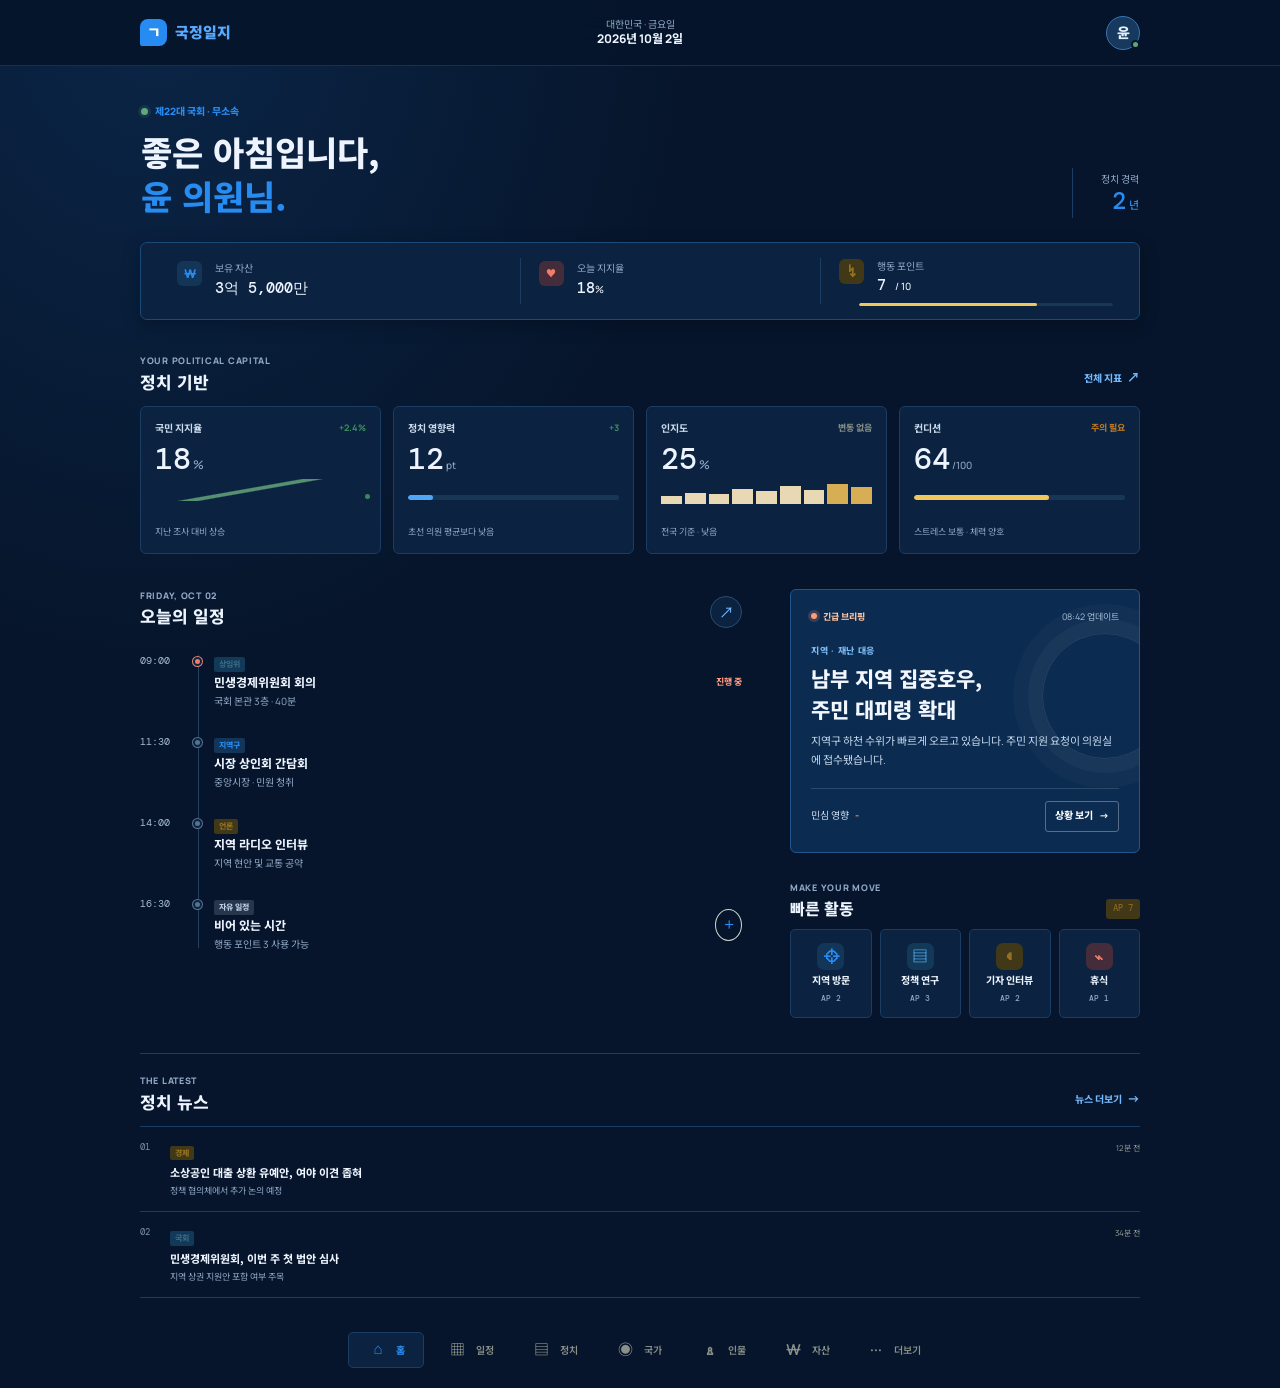
==== commit fc0e3968: "1차 수정" ====
--- a/index.html
+++ b/index.html
@@ -3,7 +3,7 @@
   <head>
     <meta charset="utf-8">
     <meta name="viewport" content="width=device-width, initial-scale=1, viewport-fit=cover">
-    <meta name="theme-color" content="#f5f6f1">
+    <meta name="theme-color" content="#06152b">
     <meta name="description" content="국회의원에서 시작하는 모바일 정치 전략 시뮬레이션">
     <title>국정일지 | 대통령 게임</title>
     <link rel="stylesheet" href="style.css">
@@ -17,7 +17,7 @@
           <span>국정일지</span>
         </a>
         <div class="header-date">
-          <span>대한민국 · 월요일</span>
+          <span>대한민국 · 금요일</span>
           <strong>2026년 10월 2일</strong>
         </div>
         <button class="avatar-button" type="button" data-action="profile" aria-label="의원 프로필 열기">
@@ -98,7 +98,7 @@
             <section class="agenda-section" aria-labelledby="agenda-title">
               <div class="section-heading">
                 <div>
-                  <p class="eyebrow">MONDAY, OCT 02</p>
+                  <p class="eyebrow">FRIDAY, OCT 02</p>
                   <h2 id="agenda-title">오늘의 일정</h2>
                 </div>
                 <button class="round-button" type="button" data-action="open-schedule" aria-label="일정 전체 보기">↗</button>
@@ -174,6 +174,42 @@
             <article class="activity-card"><span class="catalog-icon tone-yellow">◎</span><div><span class="activity-category">정치 활동 · AP 2</span><h2>기자 인터뷰</h2><p>주요 현안에 대한 입장을 알리고 인지도를 높입니다.</p><div class="effect-list"><span>인지도</span><span>평판</span></div></div><button data-action="activity-feedback" type="button" aria-label="기자 인터뷰 선택">+</button></article>
             <article class="activity-card"><span class="catalog-icon tone-coral">⌁</span><div><span class="activity-category">개인 활동 · AP 1</span><h2>휴식하기</h2><p>스트레스를 낮추고 컨디션을 회복합니다.</p><div class="effect-list"><span>체력</span><span>스트레스 관리</span></div></div><button data-action="activity-feedback" type="button" aria-label="휴식하기 선택">+</button></article>
           </div>
+        </section>
+
+        <section class="view secondary-view" id="view-stats" data-view="stats" aria-labelledby="stats-title" hidden>
+          <div class="page-heading"><p class="eyebrow">PLAYER DEVELOPMENT</p><h1 id="stats-title">능력치</h1><p>활동과 선택으로 정치 역량을 키워보세요.</p></div>
+          <div class="stats-tabs" role="group" aria-label="능력치 종류"><button type="button" class="is-selected" data-stat-group="skills">기본 능력치</button><button type="button" data-stat-group="political">정치 관련 수치</button></div>
+          <div class="ability-list" data-ability-panel="skills">
+            <article><span class="ability-icon ability-politics">◆</span><div><span>정치력</span><strong>45 <small>(+2)</small></strong><i><b style="width:45%"></b></i></div></article>
+            <article><span class="ability-icon ability-leadership">✦</span><div><span>리더십</span><strong>38 <small>(+1)</small></strong><i><b style="width:38%"></b></i></div></article>
+            <article><span class="ability-icon ability-negotiate">◇</span><div><span>협상력</span><strong>32 <small>(+1)</small></strong><i><b style="width:32%"></b></i></div></article>
+            <article><span class="ability-icon ability-speech">◉</span><div><span>언변</span><strong>28 <small>(+1)</small></strong><i><b style="width:28%"></b></i></div></article>
+            <article><span class="ability-icon ability-policy">▤</span><div><span>정책 능력</span><strong>26</strong><i><b style="width:26%"></b></i></div></article>
+            <article><span class="ability-icon ability-admin">▦</span><div><span>행정 능력</span><strong>22</strong><i><b style="width:22%"></b></i></div></article>
+            <article><span class="ability-icon ability-diplomacy">◎</span><div><span>외교력</span><strong>18</strong><i><b style="width:18%"></b></i></div></article>
+            <article><span class="ability-icon ability-economy">◈</span><div><span>경제 이해도</span><strong>22</strong><i><b style="width:22%"></b></i></div></article>
+            <article><span class="ability-icon ability-law">§</span><div><span>법률 이해도</span><strong>24</strong><i><b style="width:24%"></b></i></div></article>
+            <article><span class="ability-icon ability-popularity">♥</span><div><span>대중성</span><strong>30 <small>(+1)</small></strong><i><b style="width:30%"></b></i></div></article>
+            <article><span class="ability-icon ability-judgment">◷</span><div><span>판단력</span><strong>40 <small>(+1)</small></strong><i><b style="width:40%"></b></i></div></article>
+            <article><span class="ability-icon ability-stamina">ϟ</span><div><span>체력</span><strong>64</strong><i><b style="width:64%"></b></i></div></article>
+          </div>
+          <div class="ability-list" data-ability-panel="political" hidden>
+            <article><span class="ability-icon ability-popularity">◉</span><div><span>인지도</span><strong>25</strong><i><b style="width:25%"></b></i></div></article>
+            <article><span class="ability-icon ability-politics">♥</span><div><span>지지율</span><strong>18</strong><i><b style="width:18%"></b></i></div></article>
+            <article><span class="ability-icon ability-diplomacy">◆</span><div><span>정치적 영향력</span><strong>12</strong><i><b style="width:12%"></b></i></div></article>
+            <article><span class="ability-icon ability-negotiate">✦</span><div><span>당내 영향력</span><strong>8</strong><i><b style="width:8%"></b></i></div></article>
+            <article><span class="ability-icon ability-speech">◇</span><div><span>평판</span><strong>52</strong><i><b style="width:52%"></b></i></div></article>
+            <article><span class="ability-icon ability-policy">◎</span><div><span>신뢰도</span><strong>61</strong><i><b style="width:61%"></b></i></div></article>
+          </div>
+        </section>
+
+        <section class="view secondary-view" id="view-event" data-view="event" aria-labelledby="event-title" hidden>
+          <div class="page-heading"><p class="eyebrow">RANDOM EVENT · 지역구</p><h1 id="event-title">이벤트 발생!</h1><p>선택에 따라 정치적 결과가 달라집니다.</p></div>
+          <article class="event-card">
+            <div class="event-art" role="img" aria-label="긴급 지역 현안을 논의하는 정치인들"><span class="event-art-label">긴급 현안</span><span class="event-art-scene"><i></i><i></i><i></i></span></div>
+            <div class="event-copy"><span class="eyebrow">지역 · 재난 대응</span><h2>기자들의 집중 취재</h2><p>집중호우 피해가 커지면서 기자들이 지역구 사무실을 찾아왔습니다. 주민 지원 대책에 대한 입장을 묻고 있습니다.</p></div>
+            <div class="event-choices"><button type="button" data-action="event-choice"><span>1</span><span><strong>즉시 현장으로 이동한다.</strong><small>대중성 +2 · 체력 -1</small></span><b>→</b></button><button type="button" data-action="event-choice"><span>2</span><span><strong>관계 기관과 대책을 협의한다.</strong><small>정치력 +2 · 시간 -1</small></span><b>→</b></button><button type="button" data-action="event-choice"><span>3</span><span><strong>기자회견을 열어 입장을 밝힌다.</strong><small>인지도 +3 · 신뢰도 변동</small></span><b>→</b></button></div>
+          </article>
         </section>
 
         <section class="view secondary-view" id="view-politics" data-view="politics" aria-labelledby="politics-title" hidden>
--- a/style.css
+++ b/style.css
@@ -1,22 +1,22 @@
 @import url("https://fonts.googleapis.com/css2?family=DM+Mono:wght@400;500&family=Manrope:wght@400;500;600;700;800&family=Noto+Sans+KR:wght@400;500;600;700;800;900&display=swap");
 
 :root {
-  color-scheme: light;
-  --canvas: #f5f6f1;
-  --paper: #fffefa;
-  --ink: #202922;
-  --muted: #7c857d;
-  --line: #e5e8e0;
-  --forest: #185b46;
-  --forest-deep: #104633;
-  --mint: #dcedd8;
-  --mint-strong: #acd6bd;
-  --coral: #d9654c;
-  --coral-pale: #fbe8e0;
-  --blue: #477fa0;
-  --blue-pale: #e3eef2;
-  --yellow: #e9bd59;
-  --yellow-pale: #f8f0d8;
+  color-scheme: dark;
+  --canvas: #06152b;
+  --paper: #0b2340;
+  --ink: #edf4ff;
+  --muted: #91a9c7;
+  --line: #1b3c63;
+  --forest: #278cf2;
+  --forest-deep: #58a9ff;
+  --mint: #123558;
+  --mint-strong: #368de8;
+  --coral: #f17c67;
+  --coral-pale: #442c3b;
+  --blue: #55a9ef;
+  --blue-pale: #123957;
+  --yellow: #f1c75b;
+  --yellow-pale: #403817;
   --font-ui: "Manrope", "Noto Sans KR", sans-serif;
   --font-ko: "Noto Sans KR", sans-serif;
   --font-number: "DM Mono", "Manrope", monospace;
@@ -37,7 +37,7 @@
   min-height: 100vh;
   margin: 0;
   background:
-    radial-gradient(ellipse at 14% 14%, rgba(220, 237, 216, .32), transparent 34rem),
+    radial-gradient(ellipse at 12% 0%, rgba(22, 76, 137, .3), transparent 34rem),
     var(--canvas);
   color: var(--ink);
   font-family: var(--font-ui);
@@ -63,8 +63,8 @@
   align-items: center;
   min-height: 66px;
   padding: 0 18px;
-  border-bottom: 1px solid rgba(32, 41, 34, .08);
-  background: rgba(255, 254, 250, .94);
+  border-bottom: 1px solid rgba(95, 155, 224, .2);
+  background: rgba(6, 21, 43, .96);
   backdrop-filter: blur(18px);
 }
 
@@ -73,7 +73,7 @@
 .header-date { display: grid; justify-items: center; line-height: 1.35; }
 .header-date span { color: var(--muted); font-size: 10px; }
 .header-date strong { font-size: 12px; font-weight: 750; }
-.avatar-button { position: relative; display: grid; width: 34px; aspect-ratio: 1; justify-self: end; place-items: center; border: 0; border-radius: 50%; background: #f4d9c5; color: #684631; font-weight: 850; }
+.avatar-button { position: relative; display: grid; width: 34px; aspect-ratio: 1; justify-self: end; place-items: center; border: 1px solid #3975b4; border-radius: 50%; background: #16395d; color: #e3f1ff; font-weight: 850; }
 .avatar-button i { position: absolute; right: -1px; bottom: 0; width: 9px; aspect-ratio: 1; border: 2px solid var(--paper); border-radius: 50%; background: #63a675; }
 
 main { width: min(100% - 32px, 1000px); margin: 0 auto; }
@@ -92,7 +92,7 @@
 .career-stamp strong { color: var(--forest); font-family: var(--font-number); font-size: 24px; font-weight: 500; line-height: 1.2; }
 .career-stamp small { margin-left: 3px; font-family: var(--font-ko); font-size: 11px; }
 
-.resource-bar { display: grid; grid-template-columns: 1.2fr 1fr 1fr; margin-bottom: 28px; padding: 13px 10px; border: 1px solid #e8e9e2; border-radius: 7px; background: var(--paper); box-shadow: 0 5px 18px #23352908; }
+.resource-bar { display: grid; grid-template-columns: 1.2fr 1fr 1fr; margin-bottom: 28px; padding: 13px 10px; border: 1px solid #1c4a78; border-radius: 7px; background: #0b2340; box-shadow: 0 5px 18px #00030b40; }
 .resource-item { position: relative; display: grid; min-width: 0; grid-template-columns: 23px minmax(0, 1fr); align-content: center; column-gap: 7px; padding: 1px 8px; }
 .resource-item + .resource-item { border-left: 1px solid var(--line); }
 .resource-icon { display: grid; width: 22px; aspect-ratio: 1; grid-row: span 2; place-items: center; border-radius: 6px; background: var(--mint); color: var(--forest); font-size: 12px; font-weight: 800; }
@@ -111,8 +111,8 @@
 .quiet-button { min-height: 32px; padding: 4px 0 4px 8px; border: 0; background: transparent; color: var(--forest); font-size: 10px; font-weight: 750; white-space: nowrap; }
 .quiet-button span { padding-left: 3px; font-size: 13px; }
 .metric-grid { display: grid; grid-template-columns: repeat(2, minmax(0, 1fr)); gap: 9px; }
-.metric-card { position: relative; display: flex; min-width: 0; min-height: 129px; flex-direction: column; padding: 12px 13px 10px; overflow: hidden; border: 1px solid #e8e9e2; border-radius: 6px; background: var(--paper); }
-.metric-top { display: flex; align-items: center; justify-content: space-between; gap: 4px; color: #525c53; font-size: 10px; font-weight: 700; }
+.metric-card { position: relative; display: flex; min-width: 0; min-height: 129px; flex-direction: column; padding: 12px 13px 10px; overflow: hidden; border: 1px solid #1b3c63; border-radius: 6px; background: var(--paper); }
+.metric-top { display: flex; align-items: center; justify-content: space-between; gap: 4px; color: #ccdbec; font-size: 10px; font-weight: 700; }
 .trend { font-size: 9px; font-weight: 750; white-space: nowrap; }
 .trend-up { color: #3b8c5d; }
 .trend-flat { color: #858c84; }
@@ -137,7 +137,7 @@
 .agenda-list { position: relative; padding: 1px 0; }
 .agenda-list::before { position: absolute; top: 15px; bottom: 18px; left: 58px; width: 1px; background: #dfe4dc; content: ""; }
 .agenda-item { position: relative; display: grid; grid-template-columns: 44px 12px minmax(0, 1fr) auto; align-items: start; gap: 9px; min-height: 75px; padding: 10px 0; }
-.agenda-item time { padding-top: 2px; color: #505a52; font-family: var(--font-number); font-size: 10px; }
+.agenda-item time { padding-top: 2px; color: #a7bdd6; font-family: var(--font-number); font-size: 10px; }
 .agenda-marker { z-index: 1; width: 9px; aspect-ratio: 1; margin-top: 6px; border: 2px solid var(--paper); border-radius: 50%; background: #aeb8af; box-shadow: 0 0 0 1px #aeb8af; }
 .is-current .agenda-marker { background: var(--coral); box-shadow: 0 0 0 1px var(--coral); }
 .agenda-copy { min-width: 0; }
@@ -150,16 +150,16 @@
 .add-agenda { display: grid; width: 27px; aspect-ratio: 1; align-self: center; place-items: center; border: 1px solid #ced9cc; border-radius: 50%; background: transparent; color: var(--forest); font-size: 18px; }
 
 .side-column { display: grid; align-content: start; gap: 24px; }
-.briefing-card { position: relative; padding: 17px; overflow: hidden; border-radius: 6px; background: #173f36; color: #f9fbf5; }
+.briefing-card { position: relative; padding: 17px; overflow: hidden; border: 1px solid #22558b; border-radius: 6px; background: #0b2b50; color: #f1f6ff; }
 .briefing-card::after { position: absolute; top: 43px; right: -29px; width: 124px; height: 124px; border: 1px solid #ffffff18; border-radius: 50%; box-shadow: 0 0 0 14px #ffffff08, 0 0 0 29px #ffffff06; content: ""; pointer-events: none; }
 .briefing-meta { position: relative; z-index: 1; display: flex; align-items: center; justify-content: space-between; gap: 5px; margin-bottom: 21px; }
 .briefing-label { display: flex; align-items: center; gap: 6px; color: #f3b493; font-size: 9px; font-weight: 800; }
 .briefing-label i { width: 6px; aspect-ratio: 1; border-radius: 50%; background: #ef916f; box-shadow: 0 0 0 3px #ef916f30; }
 .briefing-meta time { color: #c3d0c8; font-size: 9px; }
-.briefing-card .eyebrow { position: relative; z-index: 1; color: #a7c6ad; }
+.briefing-card .eyebrow { position: relative; z-index: 1; color: #7db9f0; }
 .briefing-card h2 { position: relative; z-index: 1; margin: 5px 0 8px; font-family: var(--font-ko); font-size: 19px; font-weight: 800; line-height: 1.45; }
-.briefing-description { position: relative; z-index: 1; max-width: 330px; margin: 0; color: #d0ddd2; font-size: 11px; line-height: 1.7; }
-.briefing-bottom { position: relative; z-index: 1; display: flex; align-items: center; justify-content: space-between; gap: 10px; margin-top: 18px; padding-top: 12px; border-top: 1px solid #ffffff22; color: #d6e0d7; font-size: 10px; }
+.briefing-description { position: relative; z-index: 1; max-width: 330px; margin: 0; color: #c5d7ec; font-size: 11px; line-height: 1.7; }
+.briefing-bottom { position: relative; z-index: 1; display: flex; align-items: center; justify-content: space-between; gap: 10px; margin-top: 18px; padding-top: 12px; border-top: 1px solid #ffffff22; color: #d0def0; font-size: 10px; }
 .briefing-bottom .negative { margin-left: 4px; color: #ff9e7f; }
 .briefing-bottom button { min-height: 31px; padding: 4px 9px; border: 1px solid #ffffff50; border-radius: 3px; background: transparent; color: #fff; font-size: 10px; font-weight: 750; }
 .briefing-bottom button span { margin-left: 4px; }
@@ -167,8 +167,8 @@
 .compact-heading h2 { font-size: 16px; }
 .ap-badge { padding: 3px 7px; border-radius: 3px; background: var(--yellow-pale); color: #87681f; font-family: var(--font-number); font-size: 9px; font-weight: 500; }
 .quick-action-grid { display: grid; grid-template-columns: repeat(4, minmax(0, 1fr)); gap: 6px; }
-.quick-action-grid button { display: grid; min-width: 0; min-height: 83px; align-content: center; justify-items: center; gap: 3px; padding: 8px 2px; border: 1px solid var(--line); border-radius: 5px; background: var(--paper); font-size: 9px; font-weight: 750; white-space: nowrap; }
-.quick-action-grid button:hover { border-color: var(--mint-strong); background: #f7fbf5; }
+.quick-action-grid button { display: grid; min-width: 0; min-height: 83px; align-content: center; justify-items: center; gap: 3px; padding: 8px 2px; border: 1px solid var(--line); border-radius: 5px; background: #0b2340; font-size: 9px; font-weight: 750; white-space: nowrap; }
+.quick-action-grid button:hover { border-color: var(--mint-strong); background: #10345b; }
 .quick-icon { display: grid; width: 27px; aspect-ratio: 1; place-items: center; border-radius: 7px; font-size: 16px; }
 .quick-map { background: var(--mint); color: var(--forest); }.quick-book { background: var(--blue-pale); color: var(--blue); }.quick-mic { background: var(--yellow-pale); color: #917025; }.quick-rest { background: var(--coral-pale); color: var(--coral); }
 .quick-action-grid small { color: var(--muted); font-family: var(--font-number); font-size: 8px; font-weight: 500; }
@@ -219,7 +219,7 @@
 .profile-panel { display: grid; grid-template-columns: 48px minmax(0, 1fr) auto; align-items: center; gap: 12px; padding: 15px; border: 1px solid var(--line); border-radius: 5px; background: var(--paper); }.profile-avatar { display: grid; width: 46px; aspect-ratio: 1; place-items: center; border-radius: 50%; background: #f4d9c5; color: #684631; font-family: var(--font-ko); font-size: 18px; font-weight: 850; }.profile-panel > div:nth-child(2) { display: grid; }.profile-panel > div:nth-child(2) span { color: var(--muted); font-size: 8px; }.profile-panel strong { font-family: var(--font-ko); font-size: 13px; }.profile-panel small { color: var(--muted); font-size: 9px; }.profile-level { padding: 4px 7px; border-radius: 3px; background: var(--yellow-pale); color: #88691e; font-family: var(--font-number); font-size: 8px; }
 .more-menu { margin-top: 16px; border-top: 1px solid var(--line); }.more-menu button { display: grid; width: 100%; grid-template-columns: 36px minmax(0, 1fr) 18px; align-items: center; gap: 10px; min-height: 66px; padding: 8px 2px; border: 0; border-bottom: 1px solid var(--line); background: transparent; text-align: left; }.menu-symbol { display: grid; width: 32px; aspect-ratio: 1; place-items: center; border-radius: 7px; font-size: 16px; }.symbol-history { background: var(--blue-pale); color: var(--blue); }.symbol-achievement { background: var(--yellow-pale); color: #947020; }.symbol-save { background: var(--mint); color: var(--forest); }.symbol-settings { background: var(--coral-pale); color: var(--coral); }.more-menu button > span:nth-child(2) { display: grid; }.more-menu strong { font-family: var(--font-ko); font-size: 11px; }.more-menu small { color: var(--muted); font-size: 9px; }.more-menu button > b { color: #879189; font-size: 13px; }.version-label { display: flex; justify-content: space-between; margin: 25px 2px 0; color: var(--muted); font-size: 9px; }.version-label span { font-family: var(--font-number); font-size: 8px; }
 
-.bottom-nav { position: fixed; z-index: 20; right: 0; bottom: 0; left: 0; display: grid; grid-template-columns: repeat(7, minmax(0, 1fr)); min-height: calc(65px + env(safe-area-inset-bottom)); padding: 6px 5px calc(6px + env(safe-area-inset-bottom)); border-top: 1px solid #e6e8e1; background: rgba(255, 254, 250, .97); backdrop-filter: blur(16px); }
+.bottom-nav { position: fixed; z-index: 20; right: 0; bottom: 0; left: 0; display: grid; grid-template-columns: repeat(7, minmax(0, 1fr)); min-height: calc(65px + env(safe-area-inset-bottom)); padding: 6px 5px calc(6px + env(safe-area-inset-bottom)); border-top: 1px solid #1a3d65; background: rgba(6, 21, 43, .97); backdrop-filter: blur(16px); }
 .bottom-nav button { display: grid; min-width: 0; align-content: center; justify-items: center; gap: 1px; padding: 2px 0; border: 0; border-radius: 5px; background: transparent; color: #899189; font-family: var(--font-ko); font-size: 9px; font-weight: 600; white-space: nowrap; }
 .nav-icon { display: grid; min-width: 24px; min-height: 23px; place-items: center; font-family: var(--font-ui); font-size: 18px; font-weight: 600; line-height: 1; }.nav-home { font-size: 21px; }.bottom-nav button[aria-current="page"] { color: var(--forest); font-weight: 800; }.bottom-nav button[aria-current="page"] .nav-icon { transform: translateY(-1px); }
 .toast { position: fixed; z-index: 40; right: 16px; bottom: calc(80px + env(safe-area-inset-bottom)); left: 16px; width: fit-content; max-width: min(460px, calc(100vw - 32px)); margin: 0 auto; padding: 11px 15px; border-left: 3px solid var(--yellow); border-radius: 4px; background: #202922; color: #fff; box-shadow: 0 9px 30px #20292230; font-size: 11px; font-weight: 650; animation: toast-in 180ms ease both; }
@@ -290,4 +290,95 @@
 
 @media (prefers-reduced-motion: reduce) {
   *, *::before, *::after { scroll-behavior: auto !important; animation-duration: .01ms !important; transition-duration: .01ms !important; }
+}
+
+.type-free { background: #27364a; color: #bed0e5; }
+.agenda-list::before { background: #234263; }
+.agenda-marker { border-color: var(--paper); background: #57728f; box-shadow: 0 0 0 1px #57728f; }
+.is-current .agenda-marker { background: var(--coral); box-shadow: 0 0 0 1px var(--coral); }
+.news-index { color: #7992b0; }
+.metric-support .metric-chart::before { opacity: .85; }
+.relationship-summary .network-mark { border-color: #31567d; }
+.priority-status { background: #482d3a; color: #ffa18e; }
+.agenda-state { color: #ff9a80; }
+.quiet-button, .round-button { color: #75baff; }
+.round-button { border-color: #294c70; background: #0b2340; }
+.avatar-button i { border-color: var(--canvas); }
+.briefing-meta time { color: #a6bfd9; }
+.briefing-label { color: #ffc29e; }
+.briefing-label i { background: #ff9b78; box-shadow: 0 0 0 3px #ff9b7830; }
+.priority-status { border: 1px solid #6d4050; }
+.version-label { color: #8da5c1; }
+.filter-chip { border-color: #29496b; background: #0b2340; color: #a9bfd8; }
+.filter-chip.is-selected { border-color: #268df2; background: #167be8; color: #fff; }
+.activity-card > button { border-color: #35658e; color: #82c2ff; }
+.activity-card > button:hover { background: #167be8; color: #fff; }
+.news-section { border-top-color: #1b3c63; }
+.news-list, .agenda-list { color: var(--ink); }
+.news-item h3, .agenda-copy h3, .section-heading h2 { color: #edf4ff; }
+.agenda-copy p, .news-item p { color: #91a9c7; }
+.metric-influence .influence-track i { background: #4fa6f6; }
+.metric-energy .energy-track i { background: #f1c75b; }
+.briefing-card::after { border-color: #ffffff1b; box-shadow: 0 0 0 14px #ffffff08, 0 0 0 29px #ffffff06; }
+.country-banner { background: linear-gradient(120deg, #103864, #145a83); }
+.portfolio-cash { background: #123958; color: #79c0ff; }
+.portfolio-house { background: #452d3c; color: #ff9b82; }
+.portfolio-stock { background: #123957; color: #75c9e8; }
+.finance-note { border-left-color: #edbe49; background: #302d22; }
+.finance-note > span { color: #f3cc6d; }
+.finance-note p { color: #cfbea0; }
+.profile-avatar { border: 1px solid #597090; background: #263c59; color: #e0eaff; }
+.profile-level { background: #39351e; color: #efd16d; }
+.symbol-history { background: #123957; color: #76c7ed; }
+.symbol-achievement { background: #39351e; color: #efd16d; }
+.symbol-save { background: #123958; color: #79c0ff; }
+.symbol-settings { background: #452d3c; color: #ff9b82; }
+.more-menu button > b, .list-arrow { color: #80a4c9; }
+.ap-meter, .summary-meter, .influence-track, .energy-track, .relationship-meter, .politics-stats i, .portfolio-list article > i { background: #183655; }
+.ap-meter i, .summary-meter i { background: #efc75b; }
+.ability-list { display: grid; gap: 7px; margin-top: 14px; }
+.ability-list article { display: grid; grid-template-columns: 33px minmax(0, 1fr); align-items: center; gap: 10px; min-height: 56px; padding: 9px 11px; border: 1px solid #1c3d63; border-radius: 5px; background: #0b2340; }
+.ability-icon { display: grid; width: 29px; aspect-ratio: 1; place-items: center; border-radius: 7px; background: #123958; color: #79c0ff; font-size: 13px; }
+.ability-leadership, .ability-diplomacy { background: #18344c; color: #68c3d8; }
+.ability-negotiate, .ability-stamina { background: #39351e; color: #efd16d; }
+.ability-speech, .ability-popularity { background: #452d3c; color: #ff9b82; }
+.ability-admin, .ability-law { background: #163a37; color: #70d1aa; }
+.ability-economy, .ability-judgment { background: #303047; color: #b2a4ff; }
+.ability-list article > div { display: grid; grid-template-columns: minmax(0, 1fr) auto; align-items: baseline; gap: 2px 8px; }
+.ability-list article > div > span { color: #d6e4f5; font-size: 10px; font-weight: 650; }
+.ability-list article strong { color: #edf4ff; font-family: var(--font-number); font-size: 11px; font-weight: 500; }
+.ability-list article strong small { color: #68c995; font-size: 8px; }
+.ability-list article i { grid-column: 1 / -1; display: block; height: 4px; overflow: hidden; border-radius: 4px; background: #183655; }
+.ability-list article i b { display: block; height: 100%; border-radius: inherit; background: linear-gradient(90deg, #1d77d0, #48b7e7); }
+.stats-tabs { display: grid; grid-template-columns: 1fr 1fr; gap: 4px; padding: 4px; border: 1px solid #1b3c63; border-radius: 5px; background: #091d36; }
+.stats-tabs button { min-height: 36px; border: 0; border-radius: 3px; background: transparent; color: #91a9c7; font-size: 10px; font-weight: 700; }
+.stats-tabs button.is-selected { background: #167be8; color: #fff; }
+.event-card { overflow: hidden; border: 1px solid #1c416a; border-radius: 6px; background: #0b2340; }
+.event-art { position: relative; display: flex; min-height: 174px; align-items: flex-start; padding: 12px; overflow: hidden; background: linear-gradient(160deg, #132d4c 0%, #245273 48%, #162b47 100%); }
+.event-art::before { position: absolute; inset: auto -10% -30px; height: 105px; background: linear-gradient(180deg, #314760, #15243b); clip-path: polygon(0 31%, 14% 26%, 17% 12%, 21% 26%, 30% 18%, 38% 34%, 46% 22%, 54% 34%, 61% 16%, 70% 28%, 78% 14%, 86% 28%, 100% 17%, 100% 100%, 0 100%); content: ""; }
+.event-art::after { position: absolute; top: 0; right: 0; width: 100%; height: 100%; background: linear-gradient(0deg, #06152b8a, transparent 70%); content: ""; }
+.event-art-label { position: relative; z-index: 1; padding: 3px 7px; border: 1px solid #ffb2928a; border-radius: 3px; background: #492e3fa8; color: #ffc0a4; font-size: 9px; font-weight: 750; }
+.event-art-scene { position: absolute; z-index: 1; right: 9%; bottom: 31px; left: 9%; display: flex; align-items: end; justify-content: center; gap: 9%; height: 92px; }
+.event-art-scene i { position: relative; width: 35px; height: 59px; border-radius: 45% 45% 4px 4px; background: linear-gradient(180deg, #d7bcaa 0 24%, #1a273a 25%); box-shadow: 0 9px 15px #07132755; }
+.event-art-scene i::before { position: absolute; top: -19px; left: 8px; width: 19px; aspect-ratio: 1; border-radius: 50%; background: #d8b79f; content: ""; }
+.event-art-scene i:nth-child(2) { width: 42px; height: 74px; background: linear-gradient(180deg, #ded0bd 0 21%, #3a4b60 22%); }
+.event-art-scene i:nth-child(2)::before { top: -21px; left: 10px; width: 22px; }
+.event-art-scene i:nth-child(3) { background: linear-gradient(180deg, #d0b09b 0 24%, #223d4f 25%); }
+.event-copy { padding: 16px 15px 9px; }
+.event-copy .eyebrow { color: #6bb7f8; }
+.event-copy h2 { margin: 4px 0 6px; font-family: var(--font-ko); font-size: 17px; }
+.event-copy p { margin: 0; color: #a7bed8; font-size: 10px; line-height: 1.75; }
+.event-choices { display: grid; gap: 7px; padding: 7px 12px 14px; }
+.event-choices button { display: grid; grid-template-columns: 26px minmax(0, 1fr) 14px; align-items: center; gap: 8px; min-height: 51px; padding: 7px 9px; border: 1px solid #2b6595; border-radius: 5px; background: linear-gradient(100deg, #113e67, #102e50); color: #eaf4ff; text-align: left; }
+.event-choices button:hover { border-color: #58a9ff; background: #174a76; }
+.event-choices button > span:first-child { display: grid; width: 24px; aspect-ratio: 1; place-items: center; border-radius: 50%; background: #1d78c8; font-family: var(--font-number); font-size: 10px; }
+.event-choices button > span:nth-child(2) { display: grid; gap: 2px; }
+.event-choices strong { font-family: var(--font-ko); font-size: 10px; }
+.event-choices small { color: #92bce0; font-size: 8px; }
+.event-choices b { color: #78baff; font-size: 13px; }
+
+@media (min-width: 680px) {
+  .event-art { min-height: 240px; }
+  .event-art-scene { transform: scale(1.2); transform-origin: bottom center; }
+  .ability-list { grid-template-columns: repeat(2, minmax(0, 1fr)); }
 }
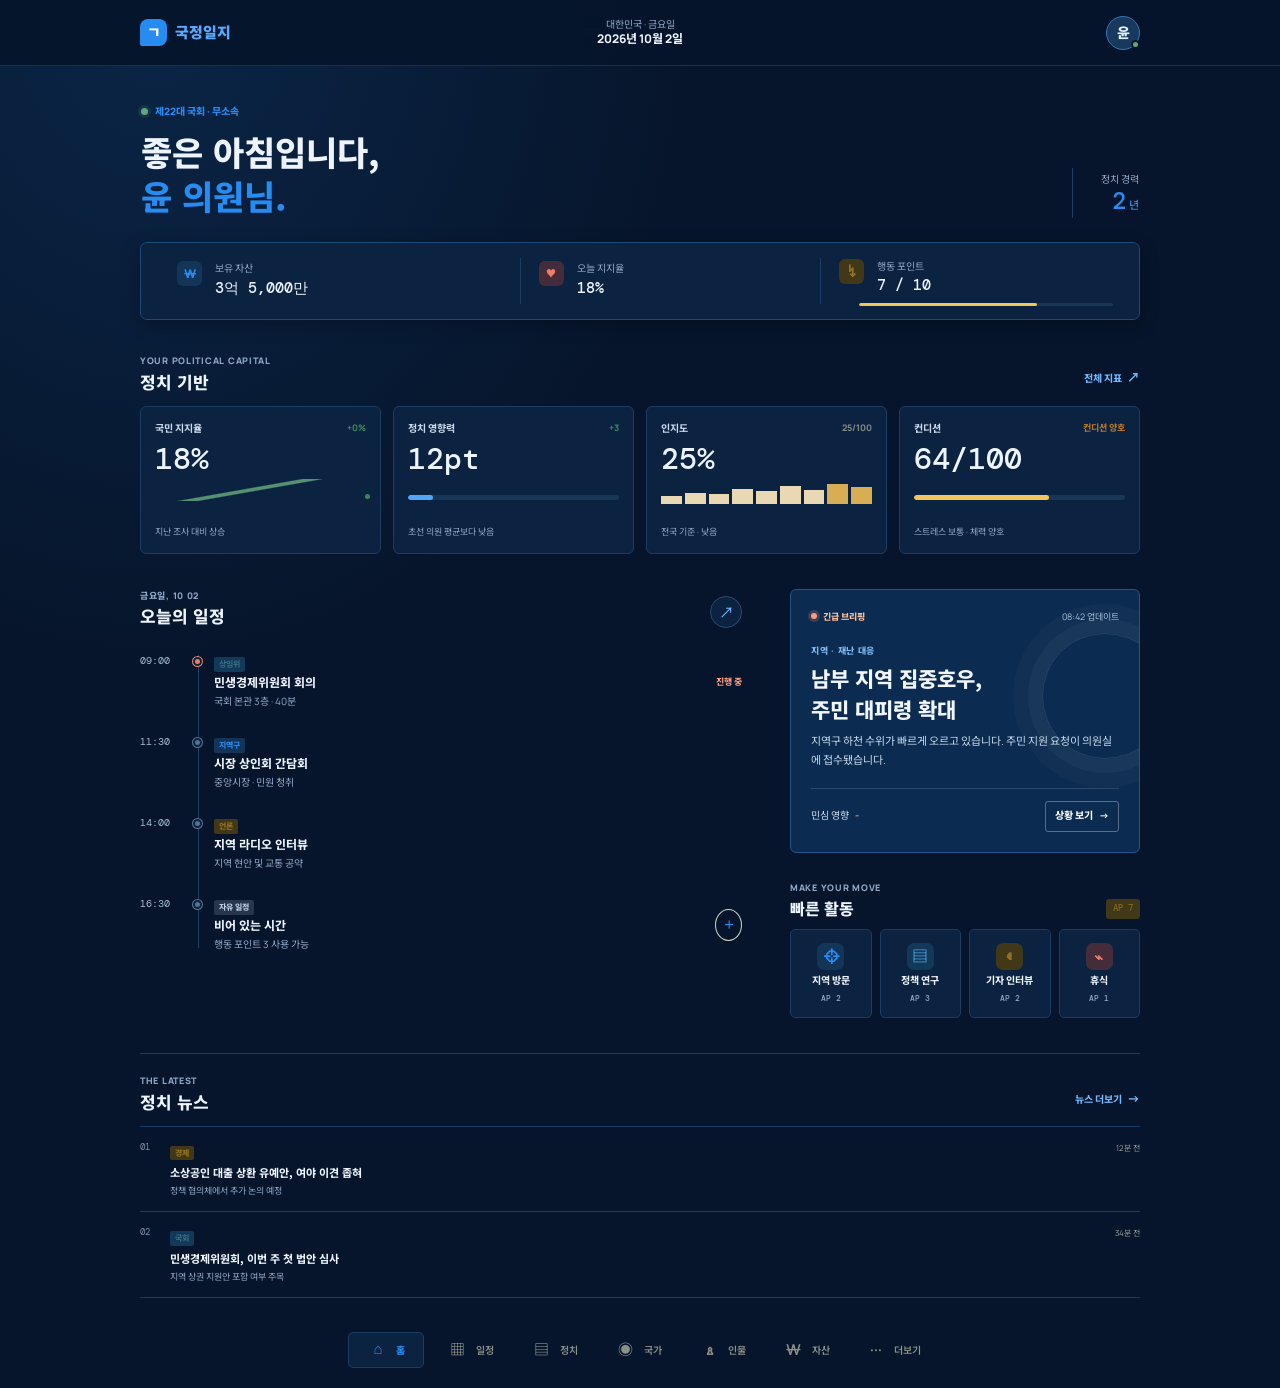
==== commit a46fac8d: "2차 대규모 수정" ====
--- a/index.html
+++ b/index.html
@@ -167,12 +167,16 @@
 
         <section class="view secondary-view" id="view-schedule" data-view="schedule" aria-labelledby="schedule-title" hidden>
           <div class="page-heading"><p class="eyebrow">YOUR DAY, YOUR DECISIONS</p><h1 id="schedule-title">일정과 활동</h1><p>하루의 행동 포인트를 어디에 쓸지 정해보세요.</p></div>
-          <div class="page-summary"><span>오늘 남은 행동</span><strong>7 <small>/ 10 AP</small></strong><div class="summary-meter"><i></i></div></div>
+          <div class="page-summary"><span>오늘 남은 행동</span><strong data-ui="ap-summary">7 <small>/ 10 AP</small></strong><div class="summary-meter"><i></i></div><button class="end-day-button" type="button" data-action="end-day">하루 마감 <span aria-hidden="true">→</span></button></div>
           <div class="activity-catalog">
-            <article class="activity-card"><span class="catalog-icon tone-green">⌖</span><div><span class="activity-category">지역구 활동 · AP 2</span><h2>지역 주민 만나기</h2><p>민원을 듣고 지역 신뢰와 지지율을 높입니다.</p><div class="effect-list"><span>지역 지지율</span><span>인지도</span></div></div><button data-action="activity-feedback" type="button" aria-label="지역 주민 만나기 선택">+</button></article>
-            <article class="activity-card"><span class="catalog-icon tone-blue">▤</span><div><span class="activity-category">국회 활동 · AP 3</span><h2>정책 연구</h2><p>정책 능력과 관련 분야 이해도를 쌓습니다.</p><div class="effect-list"><span>정책 능력</span><span>판단력</span></div></div><button data-action="activity-feedback" type="button" aria-label="정책 연구 선택">+</button></article>
-            <article class="activity-card"><span class="catalog-icon tone-yellow">◎</span><div><span class="activity-category">정치 활동 · AP 2</span><h2>기자 인터뷰</h2><p>주요 현안에 대한 입장을 알리고 인지도를 높입니다.</p><div class="effect-list"><span>인지도</span><span>평판</span></div></div><button data-action="activity-feedback" type="button" aria-label="기자 인터뷰 선택">+</button></article>
-            <article class="activity-card"><span class="catalog-icon tone-coral">⌁</span><div><span class="activity-category">개인 활동 · AP 1</span><h2>휴식하기</h2><p>스트레스를 낮추고 컨디션을 회복합니다.</p><div class="effect-list"><span>체력</span><span>스트레스 관리</span></div></div><button data-action="activity-feedback" type="button" aria-label="휴식하기 선택">+</button></article>
+            <article class="activity-card" data-activity-card="field"><span class="catalog-icon tone-green">⌖</span><div><span class="activity-category">지역구 활동 · AP 2</span><h2>지역 주민 만나기</h2><p>민원을 듣고 지역 신뢰와 지지율을 높입니다.</p><div class="effect-list"><span>지역 지지율</span><span>인지도</span></div></div><button data-action="run-activity" data-activity-id="field" type="button" aria-label="지역 주민 만나기 선택">+</button></article>
+            <article class="activity-card" data-activity-card="study"><span class="catalog-icon tone-blue">▤</span><div><span class="activity-category">국회 활동 · AP 3</span><h2>정책 연구</h2><p>정책 능력과 관련 분야 이해도를 쌓습니다.</p><div class="effect-list"><span>정책 능력</span><span>판단력</span></div></div><button data-action="run-activity" data-activity-id="study" type="button" aria-label="정책 연구 선택">+</button></article>
+            <article class="activity-card" data-activity-card="press"><span class="catalog-icon tone-yellow">◎</span><div><span class="activity-category">정치 활동 · AP 2</span><h2>기자 인터뷰</h2><p>주요 현안에 대한 입장을 알리고 인지도를 높입니다.</p><div class="effect-list"><span>인지도</span><span>평판</span></div></div><button data-action="run-activity" data-activity-id="press" type="button" aria-label="기자 인터뷰 선택">+</button></article>
+            <article class="activity-card" data-activity-card="rest"><span class="catalog-icon tone-coral">⌁</span><div><span class="activity-category">개인 활동 · AP 1</span><h2>휴식하기</h2><p>스트레스를 낮추고 컨디션을 회복합니다.</p><div class="effect-list"><span>체력</span><span>스트레스 관리</span></div></div><button data-action="run-activity" data-activity-id="rest" type="button" aria-label="휴식하기 선택">+</button></article>
+            <article class="activity-card" data-activity-card="bill"><span class="catalog-icon tone-blue">§</span><div><span class="activity-category">국회 활동 · AP 3</span><h2>법안 검토</h2><p>법률 이해와 정책 설계 능력을 키웁니다.</p><div class="effect-list"><span>법률 이해도</span><span>정책 능력</span></div></div><button data-action="run-activity" data-activity-id="bill" type="button" aria-label="법안 검토 선택">+</button></article>
+            <article class="activity-card" data-activity-card="committee"><span class="catalog-icon tone-green">▦</span><div><span class="activity-category">국회 활동 · AP 2</span><h2>상임위 질의 준비</h2><p>현안을 분석하고 국회 내 발언 영향력을 높입니다.</p><div class="effect-list"><span>정치력</span><span>인지도</span></div></div><button data-action="run-activity" data-activity-id="committee" type="button" aria-label="상임위 질의 준비 선택">+</button></article>
+            <article class="activity-card" data-activity-card="party"><span class="catalog-icon tone-coral">✦</span><div><span class="activity-category">정치 활동 · AP 2</span><h2>당내 회의 참석</h2><p>동료 의원과 협력해 당내 기반을 다집니다.</p><div class="effect-list"><span>당내 영향력</span><span>관계</span></div></div><button data-action="run-activity" data-activity-id="party" type="button" aria-label="당내 회의 참석 선택">+</button></article>
+            <article class="activity-card" data-activity-card="exercise"><span class="catalog-icon tone-yellow">ϟ</span><div><span class="activity-category">개인 활동 · AP 2</span><h2>운동하기</h2><p>체력을 관리하고 스트레스를 낮춥니다.</p><div class="effect-list"><span>체력</span><span>스트레스 관리</span></div></div><button data-action="run-activity" data-activity-id="exercise" type="button" aria-label="운동하기 선택">+</button></article>
           </div>
         </section>
 
@@ -206,9 +210,9 @@
         <section class="view secondary-view" id="view-event" data-view="event" aria-labelledby="event-title" hidden>
           <div class="page-heading"><p class="eyebrow">RANDOM EVENT · 지역구</p><h1 id="event-title">이벤트 발생!</h1><p>선택에 따라 정치적 결과가 달라집니다.</p></div>
           <article class="event-card">
-            <div class="event-art" role="img" aria-label="긴급 지역 현안을 논의하는 정치인들"><span class="event-art-label">긴급 현안</span><span class="event-art-scene"><i></i><i></i><i></i></span></div>
-            <div class="event-copy"><span class="eyebrow">지역 · 재난 대응</span><h2>기자들의 집중 취재</h2><p>집중호우 피해가 커지면서 기자들이 지역구 사무실을 찾아왔습니다. 주민 지원 대책에 대한 입장을 묻고 있습니다.</p></div>
-            <div class="event-choices"><button type="button" data-action="event-choice"><span>1</span><span><strong>즉시 현장으로 이동한다.</strong><small>대중성 +2 · 체력 -1</small></span><b>→</b></button><button type="button" data-action="event-choice"><span>2</span><span><strong>관계 기관과 대책을 협의한다.</strong><small>정치력 +2 · 시간 -1</small></span><b>→</b></button><button type="button" data-action="event-choice"><span>3</span><span><strong>기자회견을 열어 입장을 밝힌다.</strong><small>인지도 +3 · 신뢰도 변동</small></span><b>→</b></button></div>
+            <div class="event-art" role="img" aria-label="긴급 지역 현안을 논의하는 정치인들"><span class="event-art-label" data-ui="event-category">긴급 현안</span><span class="event-art-scene"><i></i><i></i><i></i></span></div>
+            <div class="event-copy"><span class="eyebrow" data-ui="event-eyebrow">지역 · 재난 대응</span><h2 data-ui="event-title">기자들의 집중 취재</h2><p data-ui="event-description">집중호우 피해가 커지면서 기자들이 지역구 사무실을 찾아왔습니다. 주민 지원 대책에 대한 입장을 묻고 있습니다.</p></div>
+            <div class="event-choices"><button type="button" data-action="event-choice" data-choice="0"><span>1</span><span><strong>즉시 현장으로 이동한다.</strong><small>대중성 +2 · 체력 -1</small></span><b>→</b></button><button type="button" data-action="event-choice" data-choice="1"><span>2</span><span><strong>관계 기관과 대책을 협의한다.</strong><small>정치력 +2 · 시간 -1</small></span><b>→</b></button><button type="button" data-action="event-choice" data-choice="2"><span>3</span><span><strong>기자회견을 열어 입장을 밝힌다.</strong><small>인지도 +3 · 신뢰도 변동</small></span><b>→</b></button></div>
           </article>
         </section>
 
@@ -232,8 +236,8 @@
         <section class="view secondary-view" id="view-relationships" data-view="relationships" aria-labelledby="relationships-title" hidden>
           <div class="page-heading"><p class="eyebrow">YOUR POLITICAL NETWORK</p><h1 id="relationships-title">인간관계</h1><p>함께 일하고 신뢰를 쌓을 사람들입니다.</p></div>
           <div class="relationship-summary"><div><span>연결된 인물</span><strong>12<small>명</small></strong></div><div><span>평균 관계도</span><strong>34<small>/ 100</small></strong></div><div class="network-mark" aria-hidden="true">12</div></div>
-          <div class="filter-row"><button class="filter-chip is-selected" type="button">전체</button><button class="filter-chip" type="button">국회</button><button class="filter-chip" type="button">정당</button><button class="filter-chip" type="button">언론</button></div>
-          <div class="contact-list"><article class="contact-card"><div class="contact-avatar avatar-sage">김</div><div class="contact-info"><strong>김서윤</strong><span>여당 · 재난대책위원</span><div class="relationship-meter"><i style="width:62%"></i></div></div><b>62</b></article><article class="contact-card"><div class="contact-avatar avatar-blue">박</div><div class="contact-info"><strong>박도현</strong><span>야당 · 예산결산위원</span><div class="relationship-meter"><i style="width:38%"></i></div></div><b>38</b></article><article class="contact-card"><div class="contact-avatar avatar-yellow">이</div><div class="contact-info"><strong>이하늘</strong><span>지역 언론 · 기자</span><div class="relationship-meter"><i style="width:27%"></i></div></div><b>27</b></article><article class="contact-card"><div class="contact-avatar avatar-coral">최</div><div class="contact-info"><strong>최민재</strong><span>지역구 · 상인회장</span><div class="relationship-meter"><i style="width:51%"></i></div></div><b>51</b></article></div>
+          <div class="filter-row"><button class="filter-chip is-selected" type="button" data-filter="전체">전체</button><button class="filter-chip" type="button" data-filter="국회">국회</button><button class="filter-chip" type="button" data-filter="정당">정당</button><button class="filter-chip" type="button" data-filter="언론">언론</button><button class="filter-chip" type="button" data-filter="지역구">지역구</button></div>
+          <div class="contact-list"><article class="contact-card" data-contact-category="정당"><div class="contact-avatar avatar-sage">김</div><div class="contact-info"><strong>김서윤</strong><span>여당 · 재난대책위원</span><div class="relationship-meter"><i style="width:62%"></i></div></div><b>62</b></article><article class="contact-card" data-contact-category="국회"><div class="contact-avatar avatar-blue">박</div><div class="contact-info"><strong>박도현</strong><span>야당 · 예산결산위원</span><div class="relationship-meter"><i style="width:38%"></i></div></div><b>38</b></article><article class="contact-card" data-contact-category="언론"><div class="contact-avatar avatar-yellow">이</div><div class="contact-info"><strong>이하늘</strong><span>지역 언론 · 기자</span><div class="relationship-meter"><i style="width:27%"></i></div></div><b>27</b></article><article class="contact-card" data-contact-category="지역구"><div class="contact-avatar avatar-coral">최</div><div class="contact-info"><strong>최민재</strong><span>지역구 · 상인회장</span><div class="relationship-meter"><i style="width:51%"></i></div></div><b>51</b></article></div>
         </section>
 
         <section class="view secondary-view" id="view-assets" data-view="assets" aria-labelledby="assets-title" hidden>
@@ -247,7 +251,7 @@
         <section class="view secondary-view" id="view-more" data-view="more" aria-labelledby="more-title" hidden>
           <div class="page-heading"><p class="eyebrow">YOUR CAREER, YOUR STORY</p><h1 id="more-title">더보기</h1><p>정치 인생의 기록과 설정을 관리합니다.</p></div>
           <div class="profile-panel"><div class="profile-avatar">윤</div><div><span>대한민국 · 무소속</span><strong>윤 의원</strong><small>초선 · 정치 경력 2년</small></div><span class="profile-level">LV. 03</span></div>
-          <div class="more-menu"><button type="button" data-action="activity-feedback"><span class="menu-symbol symbol-history">◷</span><span><strong>정치 기록</strong><small>선택과 결과를 돌아봅니다</small></span><b>→</b></button><button type="button" data-action="activity-feedback"><span class="menu-symbol symbol-achievement">✳</span><span><strong>업적과 목표</strong><small>나만의 정치 목표를 세웁니다</small></span><b>→</b></button><button type="button" data-action="activity-feedback"><span class="menu-symbol symbol-save">▣</span><span><strong>저장 및 불러오기</strong><small>현재 진행 상황 관리</small></span><b>→</b></button><button type="button" data-action="activity-feedback"><span class="menu-symbol symbol-settings">⚙</span><span><strong>설정</strong><small>게임 환경과 접근성 설정</small></span><b>→</b></button></div>
+          <div class="more-menu"><button type="button" data-action="open-history"><span class="menu-symbol symbol-history">◷</span><span><strong>정치 기록</strong><small>선택과 결과를 돌아봅니다</small></span><b>→</b></button><button type="button" data-action="activity-feedback"><span class="menu-symbol symbol-achievement">✳</span><span><strong>업적과 목표</strong><small>나만의 정치 목표를 세웁니다</small></span><b>→</b></button><button type="button" data-action="save-game"><span class="menu-symbol symbol-save">▣</span><span><strong>저장 및 불러오기</strong><small>현재 진행 상황 관리</small></span><b>→</b></button><button type="button" data-action="reset-game"><span class="menu-symbol symbol-settings">⚙</span><span><strong>새 게임 시작</strong><small>현재 진행 상황을 초기화합니다</small></span><b>→</b></button></div>
           <p class="version-label">국정일지 <span>EARLY ACCESS · 0.1.0</span></p>
         </section>
       </main>
--- a/style.css
+++ b/style.css
@@ -376,6 +376,11 @@
 .event-choices strong { font-family: var(--font-ko); font-size: 10px; }
 .event-choices small { color: #92bce0; font-size: 8px; }
 .event-choices b { color: #78baff; font-size: 13px; }
+.end-day-button { grid-column: 1 / -1; min-height: 36px; padding: 0 11px; border: 1px solid #347db5; border-radius: 4px; background: #123958; color: #b9ddff; font-size: 10px; font-weight: 750; text-align: left; }
+.end-day-button span { float: right; color: #73b9f7; font-size: 13px; }
+.end-day-button:hover { border-color: #58a9ff; background: #164a74; }
+.activity-card.is-highlighted { border-color: #58a9ff; box-shadow: 0 0 0 2px #58a9ff45; }
+.activity-card > button:disabled { border-color: #29496b; background: #0a1b30; color: #627994; }
 
 @media (min-width: 680px) {
   .event-art { min-height: 240px; }
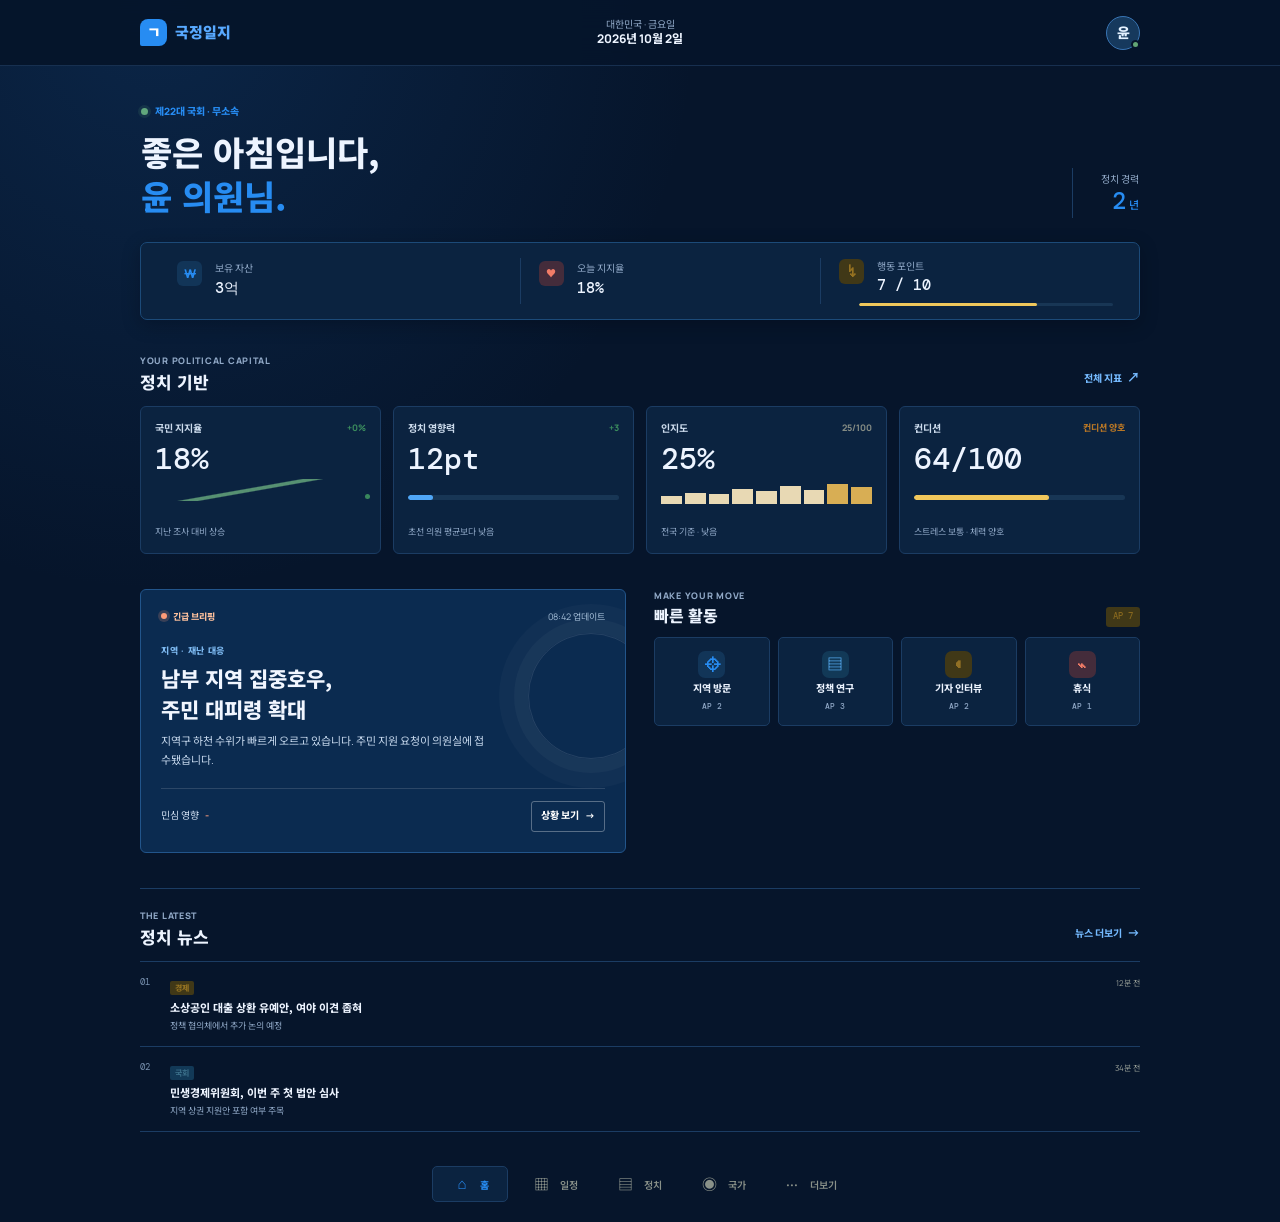
==== commit e1e1faea: "3차 대규모 수정" ====
--- a/index.html
+++ b/index.html
@@ -95,40 +95,6 @@
           </section>
 
           <div class="dashboard-columns">
-            <section class="agenda-section" aria-labelledby="agenda-title">
-              <div class="section-heading">
-                <div>
-                  <p class="eyebrow">FRIDAY, OCT 02</p>
-                  <h2 id="agenda-title">오늘의 일정</h2>
-                </div>
-                <button class="round-button" type="button" data-action="open-schedule" aria-label="일정 전체 보기">↗</button>
-              </div>
-              <div class="agenda-list">
-                <article class="agenda-item is-current">
-                  <time>09:00</time>
-                  <span class="agenda-marker" aria-hidden="true"></span>
-                  <div class="agenda-copy"><span class="agenda-type type-committee">상임위</span><h3>민생경제위원회 회의</h3><p>국회 본관 3층 · 40분</p></div>
-                  <span class="agenda-state">진행 중</span>
-                </article>
-                <article class="agenda-item">
-                  <time>11:30</time>
-                  <span class="agenda-marker" aria-hidden="true"></span>
-                  <div class="agenda-copy"><span class="agenda-type type-local">지역구</span><h3>시장 상인회 간담회</h3><p>중앙시장 · 민원 청취</p></div>
-                </article>
-                <article class="agenda-item">
-                  <time>14:00</time>
-                  <span class="agenda-marker" aria-hidden="true"></span>
-                  <div class="agenda-copy"><span class="agenda-type type-media">언론</span><h3>지역 라디오 인터뷰</h3><p>지역 현안 및 교통 공약</p></div>
-                </article>
-                <article class="agenda-item agenda-open-slot">
-                  <time>16:30</time>
-                  <span class="agenda-marker" aria-hidden="true"></span>
-                  <div class="agenda-copy"><span class="agenda-type type-free">자유 일정</span><h3>비어 있는 시간</h3><p>행동 포인트 3 사용 가능</p></div>
-                  <button class="add-agenda" type="button" data-action="open-activities" aria-label="일정 추가">+</button>
-                </article>
-              </div>
-            </section>
-
             <div class="side-column">
               <section class="briefing-card" aria-labelledby="briefing-title">
                 <div class="briefing-meta"><span class="briefing-label"><i></i> 긴급 브리핑</span><time>08:42 업데이트</time></div>
@@ -166,18 +132,10 @@
         </section>
 
         <section class="view secondary-view" id="view-schedule" data-view="schedule" aria-labelledby="schedule-title" hidden>
-          <div class="page-heading"><p class="eyebrow">YOUR DAY, YOUR DECISIONS</p><h1 id="schedule-title">일정과 활동</h1><p>하루의 행동 포인트를 어디에 쓸지 정해보세요.</p></div>
+          <div class="page-heading"><p class="eyebrow" data-ui="schedule-date">FRIDAY, OCT 02</p><h1 id="schedule-title">오늘의 일정</h1><p>일정마다 참석하거나 결석을 선택하세요. 중요한 일정은 반드시 참석해야 합니다.</p></div>
           <div class="page-summary"><span>오늘 남은 행동</span><strong data-ui="ap-summary">7 <small>/ 10 AP</small></strong><div class="summary-meter"><i></i></div><button class="end-day-button" type="button" data-action="end-day">하루 마감 <span aria-hidden="true">→</span></button></div>
-          <div class="activity-catalog">
-            <article class="activity-card" data-activity-card="field"><span class="catalog-icon tone-green">⌖</span><div><span class="activity-category">지역구 활동 · AP 2</span><h2>지역 주민 만나기</h2><p>민원을 듣고 지역 신뢰와 지지율을 높입니다.</p><div class="effect-list"><span>지역 지지율</span><span>인지도</span></div></div><button data-action="run-activity" data-activity-id="field" type="button" aria-label="지역 주민 만나기 선택">+</button></article>
-            <article class="activity-card" data-activity-card="study"><span class="catalog-icon tone-blue">▤</span><div><span class="activity-category">국회 활동 · AP 3</span><h2>정책 연구</h2><p>정책 능력과 관련 분야 이해도를 쌓습니다.</p><div class="effect-list"><span>정책 능력</span><span>판단력</span></div></div><button data-action="run-activity" data-activity-id="study" type="button" aria-label="정책 연구 선택">+</button></article>
-            <article class="activity-card" data-activity-card="press"><span class="catalog-icon tone-yellow">◎</span><div><span class="activity-category">정치 활동 · AP 2</span><h2>기자 인터뷰</h2><p>주요 현안에 대한 입장을 알리고 인지도를 높입니다.</p><div class="effect-list"><span>인지도</span><span>평판</span></div></div><button data-action="run-activity" data-activity-id="press" type="button" aria-label="기자 인터뷰 선택">+</button></article>
-            <article class="activity-card" data-activity-card="rest"><span class="catalog-icon tone-coral">⌁</span><div><span class="activity-category">개인 활동 · AP 1</span><h2>휴식하기</h2><p>스트레스를 낮추고 컨디션을 회복합니다.</p><div class="effect-list"><span>체력</span><span>스트레스 관리</span></div></div><button data-action="run-activity" data-activity-id="rest" type="button" aria-label="휴식하기 선택">+</button></article>
-            <article class="activity-card" data-activity-card="bill"><span class="catalog-icon tone-blue">§</span><div><span class="activity-category">국회 활동 · AP 3</span><h2>법안 검토</h2><p>법률 이해와 정책 설계 능력을 키웁니다.</p><div class="effect-list"><span>법률 이해도</span><span>정책 능력</span></div></div><button data-action="run-activity" data-activity-id="bill" type="button" aria-label="법안 검토 선택">+</button></article>
-            <article class="activity-card" data-activity-card="committee"><span class="catalog-icon tone-green">▦</span><div><span class="activity-category">국회 활동 · AP 2</span><h2>상임위 질의 준비</h2><p>현안을 분석하고 국회 내 발언 영향력을 높입니다.</p><div class="effect-list"><span>정치력</span><span>인지도</span></div></div><button data-action="run-activity" data-activity-id="committee" type="button" aria-label="상임위 질의 준비 선택">+</button></article>
-            <article class="activity-card" data-activity-card="party"><span class="catalog-icon tone-coral">✦</span><div><span class="activity-category">정치 활동 · AP 2</span><h2>당내 회의 참석</h2><p>동료 의원과 협력해 당내 기반을 다집니다.</p><div class="effect-list"><span>당내 영향력</span><span>관계</span></div></div><button data-action="run-activity" data-activity-id="party" type="button" aria-label="당내 회의 참석 선택">+</button></article>
-            <article class="activity-card" data-activity-card="exercise"><span class="catalog-icon tone-yellow">ϟ</span><div><span class="activity-category">개인 활동 · AP 2</span><h2>운동하기</h2><p>체력을 관리하고 스트레스를 낮춥니다.</p><div class="effect-list"><span>체력</span><span>스트레스 관리</span></div></div><button data-action="run-activity" data-activity-id="exercise" type="button" aria-label="운동하기 선택">+</button></article>
-          </div>
+          <div class="schedule-progress"><span data-ui="schedule-progress">참석 0 · 결석 0 · 남은 일정 3</span><span class="mandatory-hint">● 필수 일정은 건너뛸 수 없습니다</span></div>
+          <div class="daily-agenda" aria-live="polite"></div>
         </section>
 
         <section class="view secondary-view" id="view-stats" data-view="stats" aria-labelledby="stats-title" hidden>
@@ -223,35 +181,67 @@
           <div class="politics-stats"><article><span>당내 영향력</span><strong>8<small>/ 100</small></strong><i><b style="width:8%"></b></i></article><article><span>국회 영향력</span><strong>12<small>/ 100</small></strong><i><b style="width:12%"></b></i></article><article><span>정당 관계</span><strong>보통</strong><em>무소속</em></article></div>
           <div class="section-heading inner-heading"><div><p class="eyebrow">UPCOMING</p><h2>다가오는 의정 활동</h2></div></div>
           <div class="simple-list"><article><span class="list-date">10.04</span><div><strong>민생경제위원회 법안 심사</strong><small>상임위원회 · 본관 3층</small></div><span class="list-arrow">→</span></article><article><span class="list-date">10.06</span><div><strong>본회의 안건 표결</strong><small>본회의 · 국회 본관</small></div><span class="list-arrow">→</span></article></div>
+          <section class="legislative-actions" aria-labelledby="legislative-actions-title">
+            <div class="section-heading inner-heading"><div><p class="eyebrow">YOUR WORK IN THE ASSEMBLY</p><h2 id="legislative-actions-title">의정 활동</h2></div><span class="ap-badge">AP <span data-ui="politics-ap">7</span></span></div>
+            <p class="activity-intro">직접 일정을 수행해 능력과 정치적 기반을 키웁니다. 필수 일정에 쓸 행동력은 자동으로 남겨둡니다.</p>
+            <div class="activity-catalog">
+              <article class="activity-card" data-activity-card="field"><span class="catalog-icon tone-green">⌖</span><div><span class="activity-category">지역구 활동 · AP 2</span><h2>지역 주민 만나기</h2><p>민원을 듣고 지역 신뢰와 지지율을 높입니다.</p><div class="effect-list"><span>지역 지지율</span><span>인지도</span></div></div><button data-action="run-activity" data-activity-id="field" type="button" aria-label="지역 주민 만나기 선택">+</button></article>
+              <article class="activity-card" data-activity-card="study"><span class="catalog-icon tone-blue">▤</span><div><span class="activity-category">국회 활동 · AP 3</span><h2>정책 연구</h2><p>정책 능력과 관련 분야 이해도를 쌓습니다.</p><div class="effect-list"><span>정책 능력</span><span>판단력</span></div></div><button data-action="run-activity" data-activity-id="study" type="button" aria-label="정책 연구 선택">+</button></article>
+              <article class="activity-card" data-activity-card="press"><span class="catalog-icon tone-yellow">◎</span><div><span class="activity-category">정치 활동 · AP 2</span><h2>기자 인터뷰</h2><p>주요 현안에 대한 입장을 알리고 인지도를 높입니다.</p><div class="effect-list"><span>인지도</span><span>평판</span></div></div><button data-action="run-activity" data-activity-id="press" type="button" aria-label="기자 인터뷰 선택">+</button></article>
+              <article class="activity-card" data-activity-card="rest"><span class="catalog-icon tone-coral">⌁</span><div><span class="activity-category">개인 활동 · AP 1</span><h2>휴식하기</h2><p>스트레스를 낮추고 컨디션을 회복합니다.</p><div class="effect-list"><span>체력</span><span>스트레스 관리</span></div></div><button data-action="run-activity" data-activity-id="rest" type="button" aria-label="휴식하기 선택">+</button></article>
+              <article class="activity-card" data-activity-card="bill"><span class="catalog-icon tone-blue">§</span><div><span class="activity-category">국회 활동 · AP 3</span><h2>법안 검토</h2><p>법률 이해와 정책 설계 능력을 키웁니다.</p><div class="effect-list"><span>법률 이해도</span><span>정책 능력</span></div></div><button data-action="run-activity" data-activity-id="bill" type="button" aria-label="법안 검토 선택">+</button></article>
+              <article class="activity-card" data-activity-card="committee"><span class="catalog-icon tone-green">▦</span><div><span class="activity-category">국회 활동 · AP 2</span><h2>상임위 질의 준비</h2><p>현안을 분석하고 국회 내 발언 영향력을 높입니다.</p><div class="effect-list"><span>정치력</span><span>인지도</span></div></div><button data-action="run-activity" data-activity-id="committee" type="button" aria-label="상임위 질의 준비 선택">+</button></article>
+              <article class="activity-card" data-activity-card="party"><span class="catalog-icon tone-coral">✦</span><div><span class="activity-category">정치 활동 · AP 2</span><h2>당내 회의 참석</h2><p>동료 의원과 협력해 당내 기반을 다집니다.</p><div class="effect-list"><span>당내 영향력</span><span>관계</span></div></div><button data-action="run-activity" data-activity-id="party" type="button" aria-label="당내 회의 참석 선택">+</button></article>
+              <article class="activity-card" data-activity-card="exercise"><span class="catalog-icon tone-yellow">ϟ</span><div><span class="activity-category">개인 활동 · AP 2</span><h2>운동하기</h2><p>체력을 관리하고 스트레스를 낮춥니다.</p><div class="effect-list"><span>체력</span><span>스트레스 관리</span></div></div><button data-action="run-activity" data-activity-id="exercise" type="button" aria-label="운동하기 선택">+</button></article>
+            </div>
+          </section>
         </section>
 
         <section class="view secondary-view" id="view-country" data-view="country" aria-labelledby="country-title" hidden>
           <div class="page-heading"><p class="eyebrow">NATIONAL DASHBOARD</p><h1 id="country-title">대한민국 현황</h1><p>국가 지표와 주요 현안을 살펴봅니다.</p></div>
-          <div class="country-banner"><span>대한민국 · 가상 국가</span><strong>안정적인 성장, 더 나은 내일.</strong><div class="banner-meta"><span>국가 신뢰도 <b>61</b></span><span>사회 안정도 <b>74</b></span></div></div>
-          <div class="country-grid"><article><span>국내총생산</span><strong>2,410<small>조 원</small></strong><em class="trend-up">▲ 1.8%</em></article><article><span>국가 예산</span><strong>623<small>조 원</small></strong><em>올해 편성</em></article><article><span>실업률</span><strong>3.2<small>%</small></strong><em class="trend-warn">▲ 0.2%p</em></article><article><span>물가 상승률</span><strong>2.1<small>%</small></strong><em class="trend-up">▼ 0.3%p</em></article><article><span>국가 부채</span><strong>1,275<small>조 원</small></strong><em>GDP 대비 52.9%</em></article><article><span>국민 행복도</span><strong>68<small>/ 100</small></strong><em class="trend-up">▲ 2</em></article></div>
+          <div class="country-banner"><span>대한민국 · 가상 국가</span><strong>오늘의 나라, 오늘의 선택.</strong><div class="banner-meta"><span>국가 신뢰도 <b data-country-value="trust">61</b></span><span>사회 안정도 <b data-country-value="stability">74</b></span></div></div>
+          <div class="country-grid"><article data-country-metric="gdp"><span>국내총생산</span><strong><span data-country-value="gdp">2,410</span><small>조 원</small></strong><em data-country-trend="gdp">기준 지표</em></article><article data-country-metric="budget"><span>국가 예산</span><strong><span data-country-value="budget">623</span><small>조 원</small></strong><em>가용 예산</em></article><article data-country-metric="unemployment"><span>실업률</span><strong><span data-country-value="unemployment">3.2</span><small>%</small></strong><em data-country-trend="unemployment">노동시장</em></article><article data-country-metric="inflation"><span>물가 상승률</span><strong><span data-country-value="inflation">2.1</span><small>%</small></strong><em data-country-trend="inflation">소비자 물가</em></article><article data-country-metric="debt"><span>국가 부채</span><strong><span data-country-value="debt">1,275</span><small>조 원</small></strong><em data-country-trend="debt">GDP 대비 52.9%</em></article><article data-country-metric="happiness"><span>국민 행복도</span><strong><span data-country-value="happiness">68</span><small>/ 100</small></strong><em data-country-trend="happiness">삶의 만족도</em></article></div>
           <div class="section-heading inner-heading"><div><p class="eyebrow">NATIONAL PRIORITIES</p><h2>주요 과제</h2></div></div>
-          <div class="simple-list"><article><span class="priority-dot dot-coral"></span><div><strong>지역 경제 회복</strong><small>소상공인 지원안 논의 중</small></div><span class="priority-status">높음</span></article><article><span class="priority-dot dot-blue"></span><div><strong>청년 고용 확대</strong><small>고용률 개선 정책 검토</small></div><span class="priority-status">보통</span></article><article><span class="priority-dot dot-green"></span><div><strong>재난 대응 체계</strong><small>집중호우 피해 지역 지원</small></div><span class="priority-status">긴급</span></article></div>
+          <p class="priority-intro">국가 지표를 보고 과제를 추진하세요. 성과는 지표와 정치 기반에 크게 반영됩니다.</p>
+          <div class="priority-list" data-ui="priority-list"></div>
         </section>
 
         <section class="view secondary-view" id="view-relationships" data-view="relationships" aria-labelledby="relationships-title" hidden>
-          <div class="page-heading"><p class="eyebrow">YOUR POLITICAL NETWORK</p><h1 id="relationships-title">인간관계</h1><p>함께 일하고 신뢰를 쌓을 사람들입니다.</p></div>
+          <button class="subpage-back" type="button" data-route="more">← 더보기</button><div class="page-heading"><p class="eyebrow">YOUR POLITICAL NETWORK</p><h1 id="relationships-title">인물</h1><p>함께 일하고 신뢰를 쌓을 사람들입니다.</p></div>
           <div class="relationship-summary"><div><span>연결된 인물</span><strong>12<small>명</small></strong></div><div><span>평균 관계도</span><strong>34<small>/ 100</small></strong></div><div class="network-mark" aria-hidden="true">12</div></div>
           <div class="filter-row"><button class="filter-chip is-selected" type="button" data-filter="전체">전체</button><button class="filter-chip" type="button" data-filter="국회">국회</button><button class="filter-chip" type="button" data-filter="정당">정당</button><button class="filter-chip" type="button" data-filter="언론">언론</button><button class="filter-chip" type="button" data-filter="지역구">지역구</button></div>
           <div class="contact-list"><article class="contact-card" data-contact-category="정당"><div class="contact-avatar avatar-sage">김</div><div class="contact-info"><strong>김서윤</strong><span>여당 · 재난대책위원</span><div class="relationship-meter"><i style="width:62%"></i></div></div><b>62</b></article><article class="contact-card" data-contact-category="국회"><div class="contact-avatar avatar-blue">박</div><div class="contact-info"><strong>박도현</strong><span>야당 · 예산결산위원</span><div class="relationship-meter"><i style="width:38%"></i></div></div><b>38</b></article><article class="contact-card" data-contact-category="언론"><div class="contact-avatar avatar-yellow">이</div><div class="contact-info"><strong>이하늘</strong><span>지역 언론 · 기자</span><div class="relationship-meter"><i style="width:27%"></i></div></div><b>27</b></article><article class="contact-card" data-contact-category="지역구"><div class="contact-avatar avatar-coral">최</div><div class="contact-info"><strong>최민재</strong><span>지역구 · 상인회장</span><div class="relationship-meter"><i style="width:51%"></i></div></div><b>51</b></article></div>
         </section>
 
         <section class="view secondary-view" id="view-assets" data-view="assets" aria-labelledby="assets-title" hidden>
-          <div class="page-heading"><p class="eyebrow">PERSONAL FINANCE</p><h1 id="assets-title">자산 관리</h1><p>투명하게 기록되는 개인 자산 현황입니다.</p></div>
-          <div class="assets-total"><span>총 자산</span><strong>₩350,000,000</strong><span class="assets-change">이번 달 <b>+₩1,200,000</b></span><div class="asset-graph" aria-label="최근 자산 완만한 상승 추세"><i></i></div></div>
+          <button class="subpage-back" type="button" data-route="more">← 더보기</button><div class="page-heading"><p class="eyebrow">PERSONAL FINANCE</p><h1 id="assets-title">자산</h1><p>현금, 투자, 건물을 합산한 개인 자산입니다.</p></div>
+          <div class="assets-total"><span>총 자산</span><strong data-ui="asset-total">₩300,000,000</strong><span class="assets-change">현금 보유 <b data-ui="cash-total">₩300,000,000</b></span><div class="asset-graph" aria-label="최근 자산 변동 그래프"><i></i></div></div>
           <div class="section-heading inner-heading"><div><p class="eyebrow">PORTFOLIO</p><h2>자산 구성</h2></div></div>
-          <div class="portfolio-list"><article><span class="portfolio-icon portfolio-cash">₩</span><div><strong>현금</strong><small>입출금 및 예금</small></div><b>₩85,000,000</b><i><b style="width:24%"></b></i></article><article><span class="portfolio-icon portfolio-house">⌂</span><div><strong>부동산</strong><small>주거용 부동산</small></div><b>₩210,000,000</b><i><b style="width:60%"></b></i></article><article><span class="portfolio-icon portfolio-stock">↗</span><div><strong>금융 자산</strong><small>합법적 투자 자산</small></div><b>₩55,000,000</b><i><b style="width:16%"></b></i></article></div>
+          <div class="portfolio-list"><article><span class="portfolio-icon portfolio-cash">₩</span><div><strong>현금</strong><small>입출금 및 예금</small></div><b data-asset-value="cash">₩300,000,000</b><i><b style="width:100%"></b></i></article><article><span class="portfolio-icon portfolio-house">⌂</span><div><strong>건물</strong><small>소유 건물 시가</small></div><b data-asset-value="property">₩0</b><i><b style="width:0%"></b></i></article><article><span class="portfolio-icon portfolio-stock">↗</span><div><strong>투자</strong><small>보유 주식 평가액</small></div><b data-asset-value="finance">₩0</b><i><b style="width:0%"></b></i></article></div>
           <div class="finance-note"><span>기록 원칙</span><p>모든 자산 변화와 활동 비용은 내역에 남습니다.</p><button type="button" data-action="activity-feedback">자산 내역 보기 <span aria-hidden="true">→</span></button></div>
         </section>
 
+        <section class="view secondary-view" id="view-investments" data-view="investments" aria-labelledby="investments-title" hidden>
+          <button class="subpage-back" type="button" data-route="more">← 더보기</button><div class="page-heading"><p class="eyebrow">LIVE MARKET · 10 LISTED</p><h1 id="investments-title">투자</h1><p>가상 시장의 주가가 실시간으로 움직입니다.</p></div>
+          <div class="market-overview"><div><span>시장 지수</span><strong data-ui="market-index">1,000.00</strong></div><div class="market-change" data-ui="market-change">+0.00%</div><div class="market-cash">투자 가능 현금 <strong data-ui="invest-cash">₩300,000,000</strong></div><div class="market-refresh"><i></i><span data-ui="market-clock">실시간 변동 중</span></div></div>
+          <div class="market-heading"><div><span>종목</span><span>현재가 · 등락률</span></div><span>보유 / 거래</span></div>
+          <div class="stock-list" data-ui="stock-list"></div>
+          <p class="market-disclaimer">가상 기업과 가상 시세입니다. 가격은 게임 내에서만 변동합니다.</p>
+        </section>
+
+        <section class="view secondary-view" id="view-buildings" data-view="buildings" aria-labelledby="buildings-title" hidden>
+          <button class="subpage-back" type="button" data-route="more">← 더보기</button><div class="page-heading"><p class="eyebrow">PROPERTY & PUBLIC PRESENCE</p><h1 id="buildings-title">건물</h1><p>건물을 매입해 자산과 정치 기반을 함께 키우세요.</p></div>
+          <div class="building-summary"><div><span>보유 건물</span><strong data-ui="building-count">0</strong></div><div><span>구매 가능 현금</span><strong data-ui="building-cash">₩300,000,000</strong></div><div><span>건물 자산</span><strong data-ui="building-value">₩0</strong></div></div>
+          <div class="building-list" data-ui="building-list"></div>
+        </section>
+
         <section class="view secondary-view" id="view-more" data-view="more" aria-labelledby="more-title" hidden>
-          <div class="page-heading"><p class="eyebrow">YOUR CAREER, YOUR STORY</p><h1 id="more-title">더보기</h1><p>정치 인생의 기록과 설정을 관리합니다.</p></div>
+          <div class="page-heading"><p class="eyebrow">YOUR CAREER, YOUR STORY</p><h1 id="more-title">내 공간</h1><p>인물, 자산과 새로운 기회를 관리합니다.</p></div>
           <div class="profile-panel"><div class="profile-avatar">윤</div><div><span>대한민국 · 무소속</span><strong>윤 의원</strong><small>초선 · 정치 경력 2년</small></div><span class="profile-level">LV. 03</span></div>
-          <div class="more-menu"><button type="button" data-action="open-history"><span class="menu-symbol symbol-history">◷</span><span><strong>정치 기록</strong><small>선택과 결과를 돌아봅니다</small></span><b>→</b></button><button type="button" data-action="activity-feedback"><span class="menu-symbol symbol-achievement">✳</span><span><strong>업적과 목표</strong><small>나만의 정치 목표를 세웁니다</small></span><b>→</b></button><button type="button" data-action="save-game"><span class="menu-symbol symbol-save">▣</span><span><strong>저장 및 불러오기</strong><small>현재 진행 상황 관리</small></span><b>→</b></button><button type="button" data-action="reset-game"><span class="menu-symbol symbol-settings">⚙</span><span><strong>새 게임 시작</strong><small>현재 진행 상황을 초기화합니다</small></span><b>→</b></button></div>
+          <div class="more-section-label">개인 관리</div>
+          <div class="more-menu"><button type="button" data-route="relationships"><span class="menu-symbol symbol-history">♙</span><span><strong>인물</strong><small>정치 동료와 지역 인맥</small></span><b>→</b></button><button type="button" data-route="assets"><span class="menu-symbol symbol-save">₩</span><span><strong>자산</strong><small>현금·투자·건물 자산 내역</small></span><b>→</b></button><button type="button" data-route="investments"><span class="menu-symbol symbol-achievement">↗</span><span><strong>투자</strong><small>10개 가상 종목 실시간 거래</small></span><b>→</b></button><button type="button" data-route="buildings"><span class="menu-symbol symbol-settings">⌂</span><span><strong>건물</strong><small>정치 기반이 되는 건물 매입</small></span><b>→</b></button></div>
+          <div class="more-section-label">게임 관리</div>
+          <div class="more-menu"><button type="button" data-action="open-history"><span class="menu-symbol symbol-history">◷</span><span><strong>정치 기록</strong><small>선택과 결과를 돌아봅니다</small></span><b>→</b></button><button type="button" data-action="save-game"><span class="menu-symbol symbol-save">▣</span><span><strong>저장하기</strong><small>현재 진행 상황 저장</small></span><b>→</b></button><button type="button" data-action="reset-game"><span class="menu-symbol symbol-settings">⚙</span><span><strong>새 게임 시작</strong><small>현재 진행 상황을 초기화</small></span><b>→</b></button></div>
           <p class="version-label">국정일지 <span>EARLY ACCESS · 0.1.0</span></p>
         </section>
       </main>
@@ -261,8 +251,6 @@
         <button type="button" data-route="schedule"><span class="nav-icon" aria-hidden="true">▦</span><span>일정</span></button>
         <button type="button" data-route="politics"><span class="nav-icon" aria-hidden="true">▤</span><span>정치</span></button>
         <button type="button" data-route="country"><span class="nav-icon" aria-hidden="true">◉</span><span>국가</span></button>
-        <button type="button" data-route="relationships"><span class="nav-icon" aria-hidden="true">♙</span><span>인물</span></button>
-        <button type="button" data-route="assets"><span class="nav-icon" aria-hidden="true">₩</span><span>자산</span></button>
         <button type="button" data-route="more"><span class="nav-icon" aria-hidden="true">···</span><span>더보기</span></button>
       </nav>
     </div>
--- a/style.css
+++ b/style.css
@@ -219,7 +219,7 @@
 .profile-panel { display: grid; grid-template-columns: 48px minmax(0, 1fr) auto; align-items: center; gap: 12px; padding: 15px; border: 1px solid var(--line); border-radius: 5px; background: var(--paper); }.profile-avatar { display: grid; width: 46px; aspect-ratio: 1; place-items: center; border-radius: 50%; background: #f4d9c5; color: #684631; font-family: var(--font-ko); font-size: 18px; font-weight: 850; }.profile-panel > div:nth-child(2) { display: grid; }.profile-panel > div:nth-child(2) span { color: var(--muted); font-size: 8px; }.profile-panel strong { font-family: var(--font-ko); font-size: 13px; }.profile-panel small { color: var(--muted); font-size: 9px; }.profile-level { padding: 4px 7px; border-radius: 3px; background: var(--yellow-pale); color: #88691e; font-family: var(--font-number); font-size: 8px; }
 .more-menu { margin-top: 16px; border-top: 1px solid var(--line); }.more-menu button { display: grid; width: 100%; grid-template-columns: 36px minmax(0, 1fr) 18px; align-items: center; gap: 10px; min-height: 66px; padding: 8px 2px; border: 0; border-bottom: 1px solid var(--line); background: transparent; text-align: left; }.menu-symbol { display: grid; width: 32px; aspect-ratio: 1; place-items: center; border-radius: 7px; font-size: 16px; }.symbol-history { background: var(--blue-pale); color: var(--blue); }.symbol-achievement { background: var(--yellow-pale); color: #947020; }.symbol-save { background: var(--mint); color: var(--forest); }.symbol-settings { background: var(--coral-pale); color: var(--coral); }.more-menu button > span:nth-child(2) { display: grid; }.more-menu strong { font-family: var(--font-ko); font-size: 11px; }.more-menu small { color: var(--muted); font-size: 9px; }.more-menu button > b { color: #879189; font-size: 13px; }.version-label { display: flex; justify-content: space-between; margin: 25px 2px 0; color: var(--muted); font-size: 9px; }.version-label span { font-family: var(--font-number); font-size: 8px; }
 
-.bottom-nav { position: fixed; z-index: 20; right: 0; bottom: 0; left: 0; display: grid; grid-template-columns: repeat(7, minmax(0, 1fr)); min-height: calc(65px + env(safe-area-inset-bottom)); padding: 6px 5px calc(6px + env(safe-area-inset-bottom)); border-top: 1px solid #1a3d65; background: rgba(6, 21, 43, .97); backdrop-filter: blur(16px); }
+.bottom-nav { position: fixed; z-index: 20; right: 0; bottom: 0; left: 0; display: grid; grid-template-columns: repeat(5, minmax(0, 1fr)); min-height: calc(65px + env(safe-area-inset-bottom)); padding: 6px 5px calc(6px + env(safe-area-inset-bottom)); border-top: 1px solid #1a3d65; background: rgba(6, 21, 43, .97); backdrop-filter: blur(16px); }
 .bottom-nav button { display: grid; min-width: 0; align-content: center; justify-items: center; gap: 1px; padding: 2px 0; border: 0; border-radius: 5px; background: transparent; color: #899189; font-family: var(--font-ko); font-size: 9px; font-weight: 600; white-space: nowrap; }
 .nav-icon { display: grid; min-width: 24px; min-height: 23px; place-items: center; font-family: var(--font-ui); font-size: 18px; font-weight: 600; line-height: 1; }.nav-home { font-size: 21px; }.bottom-nav button[aria-current="page"] { color: var(--forest); font-weight: 800; }.bottom-nav button[aria-current="page"] .nav-icon { transform: translateY(-1px); }
 .toast { position: fixed; z-index: 40; right: 16px; bottom: calc(80px + env(safe-area-inset-bottom)); left: 16px; width: fit-content; max-width: min(460px, calc(100vw - 32px)); margin: 0 auto; padding: 11px 15px; border-left: 3px solid var(--yellow); border-radius: 4px; background: #202922; color: #fff; box-shadow: 0 9px 30px #20292230; font-size: 11px; font-weight: 650; animation: toast-in 180ms ease both; }
@@ -281,7 +281,7 @@
   .resource-item strong { font-size: 9px; }
   .ap-meter { left: 29px; }
   .career-stamp { min-width: 55px; padding-left: 8px; }
-  .bottom-nav { padding-right: 2px; padding-left: 2px; }
+  .bottom-nav { padding-right: 7px; padding-left: 7px; }
   .bottom-nav button { font-size: 8px; }
   .nav-icon { font-size: 17px; }
   .quick-action-grid { gap: 4px; }
@@ -381,9 +381,117 @@
 .end-day-button:hover { border-color: #58a9ff; background: #164a74; }
 .activity-card.is-highlighted { border-color: #58a9ff; box-shadow: 0 0 0 2px #58a9ff45; }
 .activity-card > button:disabled { border-color: #29496b; background: #0a1b30; color: #627994; }
+.activity-intro { max-width: 650px; margin: -4px 0 12px; color: #9eb5cf; font-size: 10px; line-height: 1.65; }
+.legislative-actions { margin-top: 26px; padding-top: 1px; }
+.legislative-actions .inner-heading { margin-top: 18px; }
+.legislative-actions .activity-catalog { margin-top: 0; }
+.schedule-progress { display: flex; flex-wrap: wrap; align-items: center; justify-content: space-between; gap: 7px 12px; margin: 14px 1px 10px; color: #b8cbe1; font-size: 9px; }
+.mandatory-hint { color: #ffb393; font-weight: 700; }
+.daily-agenda { display: grid; gap: 9px; }
+.schedule-card { min-width: 0; padding: 13px; border: 1px solid #20466e; border-left: 3px solid #398be0; border-radius: 5px; background: #0b2340; }
+.schedule-card.is-mandatory { border-left-color: #f3b94f; }
+.schedule-card.is-attended { border-left-color: #48bd8d; }
+.schedule-card.is-skipped { border-left-color: #71839a; opacity: .8; }
+.schedule-card-top { display: flex; align-items: center; gap: 7px; min-width: 0; }
+.schedule-card-top time { color: #c2d6ed; font-family: var(--font-number); font-size: 10px; }
+.schedule-category { padding: 2px 6px; border-radius: 3px; background: #153a5d; color: #83c3ff; font-size: 8px; font-weight: 750; }
+.schedule-status { margin-left: auto; padding: 2px 6px; border-radius: 3px; background: #203146; color: #b5c6da; font-size: 8px; font-weight: 750; white-space: nowrap; }
+.is-mandatory .schedule-status { background: #41351d; color: #f2cb6d; }
+.is-attended .schedule-status { background: #153d39; color: #7ce0b6; }
+.is-skipped .schedule-status { background: #293545; color: #acb8c8; }
+.schedule-card > h2 { margin: 9px 0 3px; color: #eef5ff; font-family: var(--font-ko); font-size: 13px; font-weight: 800; }
+.schedule-detail { margin: 0; color: #91a9c7; font-size: 9px; line-height: 1.5; }
+.schedule-card-bottom { display: grid; gap: 9px; margin-top: 11px; padding-top: 10px; border-top: 1px solid #1b3c5b; }
+.schedule-cost { color: #9bb6d1; font-family: var(--font-number); font-size: 9px; }
+.schedule-actions { display: grid; grid-template-columns: 1fr 1fr; gap: 7px; }
+.schedule-actions button { min-height: 35px; border: 1px solid #3285d2; border-radius: 4px; background: #1474d1; color: #fff; font-family: var(--font-ko); font-size: 10px; font-weight: 750; }
+.schedule-actions button + button { border-color: #405775; background: #172c46; color: #bdcbe0; }
+.schedule-actions button:hover:not(:disabled) { filter: brightness(1.15); }
+.schedule-actions button:disabled { border-color: #284461; background: #142944; color: #7087a1; }
+.schedule-outcome { color: #a5cdb9; font-size: 9px; line-height: 1.55; }
+.is-skipped .schedule-outcome { color: #a7b1c0; }
+
+@media (min-width: 680px) {
+  .dashboard-columns { grid-template-columns: minmax(0, 1fr); }
+  .dashboard-columns .side-column { grid-template-columns: repeat(2, minmax(0, 1fr)); align-items: start; }
+  .daily-agenda { grid-template-columns: repeat(2, minmax(0, 1fr)); }
+}
+
+@media (min-width: 1000px) {
+  .dashboard-columns { grid-template-columns: minmax(0, 1fr); }
+  .dashboard-columns .side-column { grid-template-columns: repeat(2, minmax(0, 1fr)); }
+}
 
 @media (min-width: 680px) {
   .event-art { min-height: 240px; }
   .event-art-scene { transform: scale(1.2); transform-origin: bottom center; }
   .ability-list { grid-template-columns: repeat(2, minmax(0, 1fr)); }
+}
+
+.more-section-label { margin: 20px 2px 7px; color: #81a4c8; font-size: 9px; font-weight: 800; }
+.subpage-back { min-height: 32px; margin: -4px 0 14px; padding: 3px 9px 3px 0; border: 0; background: transparent; color: #83bded; font-size: 10px; font-weight: 750; }
+.priority-intro { margin: -4px 0 12px; color: #9db4cf; font-size: 10px; line-height: 1.6; }
+.priority-list { display: grid; gap: 8px; }
+.priority-card { display: grid; grid-template-columns: minmax(0, 1fr) auto; align-items: center; gap: 12px; padding: 13px; border: 1px solid #23466a; border-radius: 5px; background: #0b2340; }
+.priority-copy { display: grid; min-width: 0; gap: 3px; }
+.priority-copy > strong { color: #edf4ff; font-family: var(--font-ko); font-size: 11px; }
+.priority-copy > small { color: #a0b5ce; font-size: 9px; line-height: 1.45; }
+.priority-effects { color: #68d4a6; font-size: 8px; font-weight: 750; }
+.priority-card > button { min-width: 74px; min-height: 34px; padding: 0 8px; border: 1px solid #3285d2; border-radius: 4px; background: #1474d1; color: white; font-size: 9px; font-weight: 750; white-space: nowrap; }
+.priority-card > button:disabled { border-color: #2a4564; background: #152943; color: #7188a2; }
+.priority-card.is-complete { border-color: #287255; background: #0b2c35; }
+.priority-card.is-complete .priority-effects { color: #8ae2b7; }
+.market-overview { display: grid; grid-template-columns: 1fr auto; align-items: center; gap: 7px 12px; margin-bottom: 16px; padding: 14px; border: 1px solid #24517a; border-radius: 6px; background: linear-gradient(120deg, #0c2c4c, #10385a); }
+.market-overview > div:first-child { display: grid; gap: 2px; }
+.market-overview > div:first-child > span { color: #a5bed8; font-size: 9px; }
+.market-overview > div:first-child > strong { color: #edf6ff; font-family: var(--font-number); font-size: 23px; font-weight: 500; }
+.market-change { color: #64d6a4; font-family: var(--font-number); font-size: 12px; font-weight: 500; }
+.market-change.is-negative { color: #ff887d; }
+.market-cash { grid-column: 1; color: #a5bed8; font-size: 9px; }
+.market-cash strong { margin-left: 5px; color: #edf6ff; font-family: var(--font-number); font-size: 10px; font-weight: 500; }
+.market-refresh { display: flex; align-items: center; justify-self: end; gap: 5px; color: #86b8e5; font-size: 8px; }
+.market-refresh i { width: 6px; aspect-ratio: 1; border-radius: 50%; background: #54d69c; box-shadow: 0 0 0 3px #54d69c22; }
+.market-heading { display: flex; justify-content: space-between; gap: 10px; margin: 0 2px 6px; color: #829dbb; font-size: 8px; }
+.market-heading > div { display: flex; gap: 20px; }
+.stock-list { display: grid; gap: 7px; }
+.stock-card { display: grid; gap: 10px; padding: 11px; border: 1px solid #1e4167; border-radius: 5px; background: #0b2340; }
+.stock-main { display: grid; grid-template-columns: minmax(0, 1fr) auto; align-items: center; gap: 10px; }
+.stock-identity { display: grid; grid-template-columns: 37px minmax(0, 1fr); align-items: baseline; gap: 1px 8px; }
+.stock-ticker { grid-row: span 2; align-self: center; padding: 5px 3px; border: 1px solid #27527a; border-radius: 4px; color: #86c6ff; font-family: var(--font-number); font-size: 8px; text-align: center; }
+.stock-identity strong { overflow: hidden; color: #edf4ff; font-family: var(--font-ko); font-size: 10px; text-overflow: ellipsis; white-space: nowrap; }
+.stock-identity small { color: #88a2bf; font-size: 8px; }
+.stock-quote { display: grid; justify-items: end; gap: 1px; }
+.stock-quote strong { color: #eaf3ff; font-family: var(--font-number); font-size: 10px; font-weight: 500; }
+.stock-quote > span { font-family: var(--font-number); font-size: 8px; }
+.stock-up { color: #62d6a1; }
+.stock-down { color: #ff887d; }
+.stock-controls { display: flex; align-items: center; justify-content: space-between; gap: 8px; padding-top: 8px; border-top: 1px solid #1a3856; }
+.stock-controls > span { min-width: 0; overflow: hidden; color: #9bb1ca; font-size: 8px; text-overflow: ellipsis; white-space: nowrap; }
+.trade-buttons { display: flex; flex: 0 0 auto; gap: 5px; }
+.trade-buttons button { min-height: 29px; padding: 0 8px; border: 1px solid #2c7cb9; border-radius: 3px; background: #123b5d; color: #b9e1ff; font-size: 8px; font-weight: 750; }
+.trade-buttons button:first-child { border-color: #2584d6; background: #126bc1; color: #fff; }
+.trade-buttons button:disabled { border-color: #29415d; background: #162941; color: #7188a0; }
+.market-disclaimer { margin: 12px 2px 0; color: #7892af; font-size: 8px; }
+.building-summary { display: grid; grid-template-columns: .7fr 1.35fr 1fr; gap: 0; margin-bottom: 14px; padding: 12px 7px; border: 1px solid #20456c; border-radius: 5px; background: #0b2340; }
+.building-summary > div { display: grid; min-width: 0; gap: 4px; padding: 0 7px; }
+.building-summary > div + div { border-left: 1px solid #1b3c63; }
+.building-summary span { color: #91a9c7; font-size: 8px; }
+.building-summary strong { overflow: hidden; color: #edf4ff; font-family: var(--font-number); font-size: 9px; font-weight: 500; text-overflow: ellipsis; white-space: nowrap; }
+.building-list { display: grid; gap: 9px; }
+.building-card { display: grid; grid-template-columns: 35px minmax(0, 1fr) auto; align-items: start; gap: 10px; padding: 12px; border: 1px solid #20456c; border-radius: 5px; background: #0b2340; }
+.building-card.is-owned { border-color: #287255; background: #0a2b37; }
+.building-icon { display: grid; width: 34px; aspect-ratio: 1; place-items: center; border-radius: 7px; background: #143b5d; color: #83caff; font-size: 17px; }
+.building-copy { display: grid; min-width: 0; gap: 3px; }
+.building-copy > span:first-child { color: #86bce9; font-size: 8px; font-weight: 750; }
+.building-copy > strong { color: #edf4ff; font-family: var(--font-ko); font-size: 11px; }
+.building-copy > small { color: #a1b6cf; font-size: 8px; line-height: 1.45; }
+.building-effects { margin-top: 3px; color: #76d8ad; font-size: 8px; font-weight: 750; }
+.building-passive { color: #9bb2cc; font-size: 8px; line-height: 1.4; }
+.building-card > button { align-self: center; min-height: 31px; padding: 0 7px; border: 1px solid #2e82cc; border-radius: 3px; background: #126fc8; color: #fff; font-size: 8px; font-weight: 750; white-space: nowrap; }
+.building-card > button:disabled { border-color: #2c4968; background: #152a44; color: #7c91a9; }
+.building-card.is-owned > button { border-color: #296447; background: #143d39; color: #84e0b5; }
+
+@media (min-width: 680px) {
+  .priority-list { grid-template-columns: repeat(2, minmax(0, 1fr)); }
+  .stock-list { grid-template-columns: repeat(2, minmax(0, 1fr)); }
 }
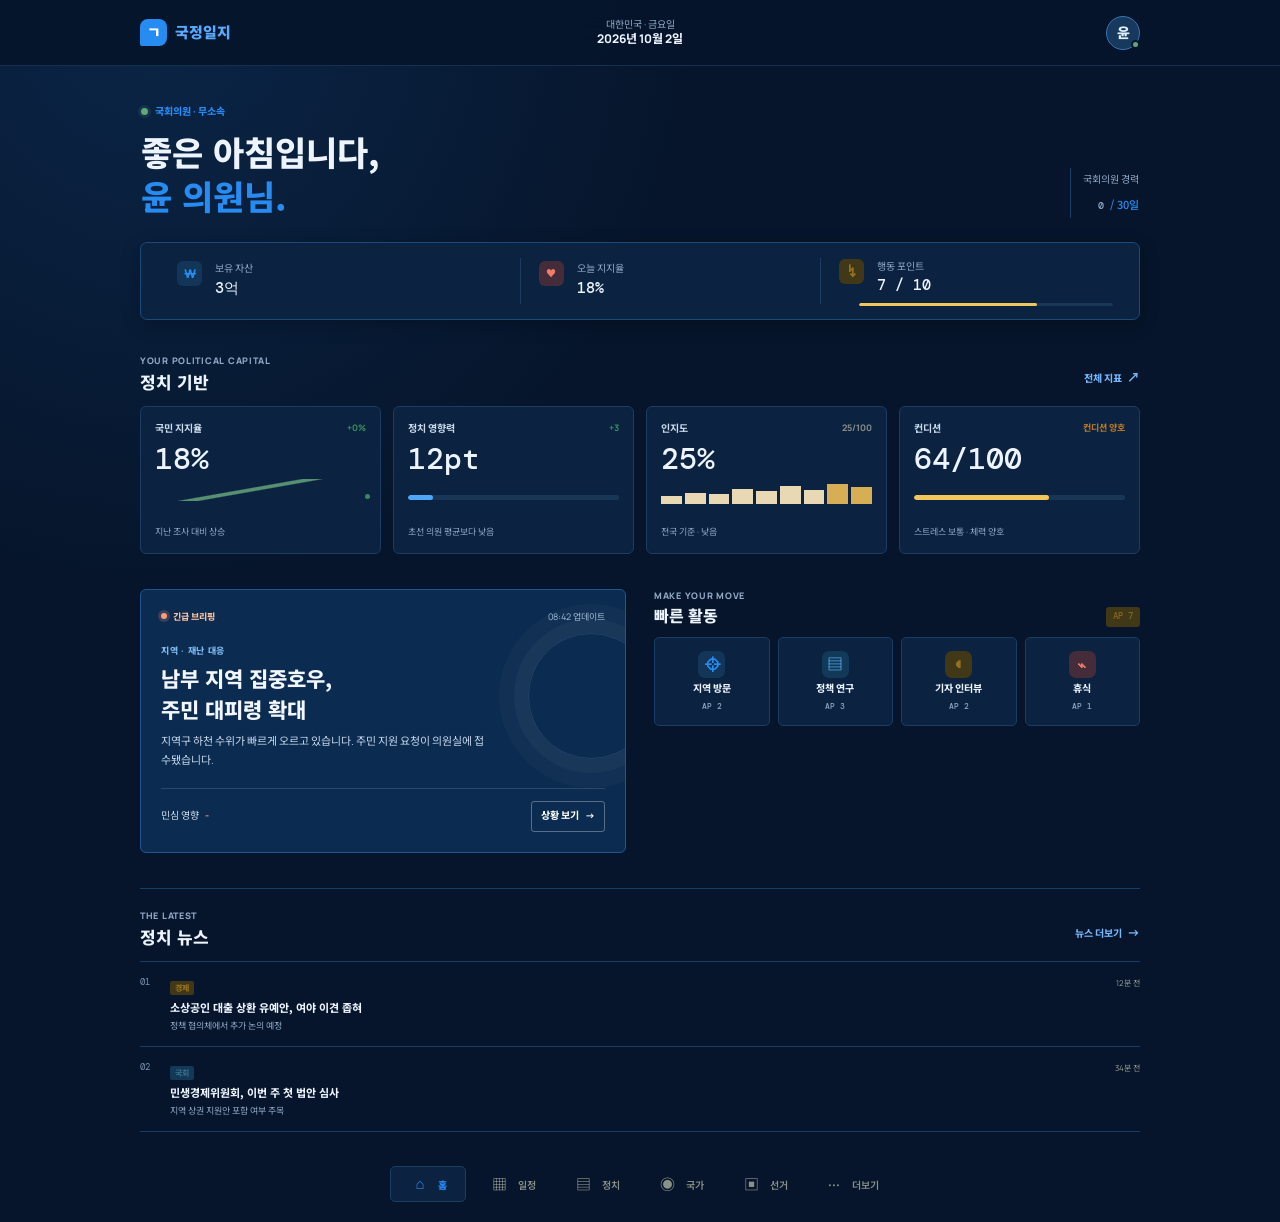
==== commit 3e9eb7ef: "4차 수정" ====
--- a/index.html
+++ b/index.html
@@ -30,12 +30,12 @@
         <section class="view is-active" id="view-home" data-view="home" aria-labelledby="home-title">
           <div class="home-intro">
             <div>
-              <p class="kicker"><span class="live-dot"></span> 제22대 국회 · 무소속</p>
-              <h1 id="home-title">좋은 아침입니다,<br><span>윤 의원님.</span></h1>
+              <p class="kicker"><span class="live-dot"></span> <span data-ui="role-label">국회의원 · 무소속</span></p>
+              <h1 id="home-title">좋은 아침입니다,<br><span data-ui="honorific">윤 의원님.</span></h1>
             </div>
             <div class="career-stamp">
-              <span>정치 경력</span>
-              <strong>2<small>년</small></strong>
+              <span data-ui="career-label">국회의원 경력</span>
+              <strong><span data-ui="career-day">0</span><small> / 30일</small></strong>
             </div>
           </div>
 
@@ -172,6 +172,14 @@
             <div class="event-copy"><span class="eyebrow" data-ui="event-eyebrow">지역 · 재난 대응</span><h2 data-ui="event-title">기자들의 집중 취재</h2><p data-ui="event-description">집중호우 피해가 커지면서 기자들이 지역구 사무실을 찾아왔습니다. 주민 지원 대책에 대한 입장을 묻고 있습니다.</p></div>
             <div class="event-choices"><button type="button" data-action="event-choice" data-choice="0"><span>1</span><span><strong>즉시 현장으로 이동한다.</strong><small>대중성 +2 · 체력 -1</small></span><b>→</b></button><button type="button" data-action="event-choice" data-choice="1"><span>2</span><span><strong>관계 기관과 대책을 협의한다.</strong><small>정치력 +2 · 시간 -1</small></span><b>→</b></button><button type="button" data-action="event-choice" data-choice="2"><span>3</span><span><strong>기자회견을 열어 입장을 밝힌다.</strong><small>인지도 +3 · 신뢰도 변동</small></span><b>→</b></button></div>
           </article>
+        </section>
+
+        <section class="view secondary-view" id="view-election" data-view="election" aria-labelledby="election-title" hidden>
+          <div class="page-heading"><p class="eyebrow">NATIONAL ELECTION · 총 투표수 50,000,000</p><h1 id="election-title">대통령 선거 결과</h1><p>후보 능력치 총합 비율로 전국 유효 투표를 배분했습니다.</p></div>
+          <div class="election-outcome" data-ui="election-outcome"></div>
+          <div class="election-summary"><span>총 유효 투표수</span><strong data-ui="election-total">50,000,000표</strong><span>출마 후보 <b data-ui="election-candidate-count">10명</b></span></div>
+          <div class="election-results" data-ui="election-results"></div>
+          <button class="election-continue" type="button" data-action="election-continue">결과 확인 <span aria-hidden="true">→</span></button>
         </section>
 
         <section class="view secondary-view" id="view-politics" data-view="politics" aria-labelledby="politics-title" hidden>
@@ -251,6 +259,7 @@
         <button type="button" data-route="schedule"><span class="nav-icon" aria-hidden="true">▦</span><span>일정</span></button>
         <button type="button" data-route="politics"><span class="nav-icon" aria-hidden="true">▤</span><span>정치</span></button>
         <button type="button" data-route="country"><span class="nav-icon" aria-hidden="true">◉</span><span>국가</span></button>
+        <button type="button" data-route="election"><span class="nav-icon" aria-hidden="true">▣</span><span>선거</span></button>
         <button type="button" data-route="more"><span class="nav-icon" aria-hidden="true">···</span><span>더보기</span></button>
       </nav>
     </div>
--- a/style.css
+++ b/style.css
@@ -219,7 +219,7 @@
 .profile-panel { display: grid; grid-template-columns: 48px minmax(0, 1fr) auto; align-items: center; gap: 12px; padding: 15px; border: 1px solid var(--line); border-radius: 5px; background: var(--paper); }.profile-avatar { display: grid; width: 46px; aspect-ratio: 1; place-items: center; border-radius: 50%; background: #f4d9c5; color: #684631; font-family: var(--font-ko); font-size: 18px; font-weight: 850; }.profile-panel > div:nth-child(2) { display: grid; }.profile-panel > div:nth-child(2) span { color: var(--muted); font-size: 8px; }.profile-panel strong { font-family: var(--font-ko); font-size: 13px; }.profile-panel small { color: var(--muted); font-size: 9px; }.profile-level { padding: 4px 7px; border-radius: 3px; background: var(--yellow-pale); color: #88691e; font-family: var(--font-number); font-size: 8px; }
 .more-menu { margin-top: 16px; border-top: 1px solid var(--line); }.more-menu button { display: grid; width: 100%; grid-template-columns: 36px minmax(0, 1fr) 18px; align-items: center; gap: 10px; min-height: 66px; padding: 8px 2px; border: 0; border-bottom: 1px solid var(--line); background: transparent; text-align: left; }.menu-symbol { display: grid; width: 32px; aspect-ratio: 1; place-items: center; border-radius: 7px; font-size: 16px; }.symbol-history { background: var(--blue-pale); color: var(--blue); }.symbol-achievement { background: var(--yellow-pale); color: #947020; }.symbol-save { background: var(--mint); color: var(--forest); }.symbol-settings { background: var(--coral-pale); color: var(--coral); }.more-menu button > span:nth-child(2) { display: grid; }.more-menu strong { font-family: var(--font-ko); font-size: 11px; }.more-menu small { color: var(--muted); font-size: 9px; }.more-menu button > b { color: #879189; font-size: 13px; }.version-label { display: flex; justify-content: space-between; margin: 25px 2px 0; color: var(--muted); font-size: 9px; }.version-label span { font-family: var(--font-number); font-size: 8px; }
 
-.bottom-nav { position: fixed; z-index: 20; right: 0; bottom: 0; left: 0; display: grid; grid-template-columns: repeat(5, minmax(0, 1fr)); min-height: calc(65px + env(safe-area-inset-bottom)); padding: 6px 5px calc(6px + env(safe-area-inset-bottom)); border-top: 1px solid #1a3d65; background: rgba(6, 21, 43, .97); backdrop-filter: blur(16px); }
+.bottom-nav { position: fixed; z-index: 20; right: 0; bottom: 0; left: 0; display: grid; grid-template-columns: repeat(6, minmax(0, 1fr)); min-height: calc(65px + env(safe-area-inset-bottom)); padding: 6px 5px calc(6px + env(safe-area-inset-bottom)); border-top: 1px solid #1a3d65; background: rgba(6, 21, 43, .97); backdrop-filter: blur(16px); }
 .bottom-nav button { display: grid; min-width: 0; align-content: center; justify-items: center; gap: 1px; padding: 2px 0; border: 0; border-radius: 5px; background: transparent; color: #899189; font-family: var(--font-ko); font-size: 9px; font-weight: 600; white-space: nowrap; }
 .nav-icon { display: grid; min-width: 24px; min-height: 23px; place-items: center; font-family: var(--font-ui); font-size: 18px; font-weight: 600; line-height: 1; }.nav-home { font-size: 21px; }.bottom-nav button[aria-current="page"] { color: var(--forest); font-weight: 800; }.bottom-nav button[aria-current="page"] .nav-icon { transform: translateY(-1px); }
 .toast { position: fixed; z-index: 40; right: 16px; bottom: calc(80px + env(safe-area-inset-bottom)); left: 16px; width: fit-content; max-width: min(460px, calc(100vw - 32px)); margin: 0 auto; padding: 11px 15px; border-left: 3px solid var(--yellow); border-radius: 4px; background: #202922; color: #fff; box-shadow: 0 9px 30px #20292230; font-size: 11px; font-weight: 650; animation: toast-in 180ms ease both; }
@@ -491,6 +491,34 @@
 .building-card > button:disabled { border-color: #2c4968; background: #152a44; color: #7c91a9; }
 .building-card.is-owned > button { border-color: #296447; background: #143d39; color: #84e0b5; }
 
+.election-countdown, .election-outcome { margin-bottom: 12px; padding: 13px; border: 1px solid #24517a; border-radius: 5px; background: #0c2c4c; color: #b7d7f3; font-size: 10px; line-height: 1.65; }
+.election-outcome.is-victory { border-color: #267c60; background: #103c3b; color: #8be0b6; font-family: var(--font-ko); font-size: 13px; font-weight: 800; }
+.election-outcome.is-defeat { border-color: #5b526a; background: #282742; color: #d1c5f0; font-family: var(--font-ko); font-size: 12px; font-weight: 750; }
+.election-summary { display: flex; align-items: baseline; justify-content: space-between; gap: 6px; margin-bottom: 11px; padding: 10px 12px; border: 1px solid #1c3e63; border-radius: 4px; background: #091e36; color: #a2b9d2; font-size: 9px; }
+.election-summary strong { color: #f0f6ff; font-family: var(--font-number); font-size: 13px; font-weight: 500; white-space: nowrap; }
+.election-summary > span:last-child { white-space: nowrap; }
+.election-summary b { color: #8acaff; font-weight: 750; }
+.election-results { display: grid; gap: 7px; }
+.election-candidate { display: grid; grid-template-columns: 24px minmax(0, 1fr) auto; align-items: center; gap: 9px; padding: 10px; border: 1px solid #1e4167; border-radius: 5px; background: #0b2340; }
+.election-candidate.is-player { border-color: #368de8; background: linear-gradient(100deg, #103a60, #0b2340); }
+.election-candidate.is-winner { border-color: #3fa97a; }
+.candidate-rank { display: grid; width: 23px; aspect-ratio: 1; place-items: center; border-radius: 50%; background: #183756; color: #9cb9d8; font-family: var(--font-number); font-size: 8px; }
+.is-winner .candidate-rank { background: #1a654d; color: #a2f1c9; }
+.candidate-details { display: grid; min-width: 0; gap: 3px; }
+.candidate-name-line { display: flex; align-items: baseline; gap: 7px; min-width: 0; }
+.candidate-name-line strong { overflow: hidden; color: #eaf3ff; font-family: var(--font-ko); font-size: 10px; text-overflow: ellipsis; white-space: nowrap; }
+.candidate-name-line span { overflow: hidden; color: #93aed0; font-size: 8px; text-overflow: ellipsis; white-space: nowrap; }
+.is-player .candidate-name-line span { color: #78c4ff; }
+.candidate-details > small { overflow: hidden; color: #859fba; font-size: 8px; text-overflow: ellipsis; white-space: nowrap; }
+.candidate-vote-bar { height: 4px; overflow: hidden; border-radius: 4px; background: #183655; }
+.candidate-vote-bar i { display: block; min-width: 2px; height: 100%; border-radius: inherit; background: #408ee0; }
+.is-winner .candidate-vote-bar i { background: #4ac08a; }
+.candidate-vote-count { display: grid; justify-items: end; gap: 2px; }
+.candidate-vote-count strong { color: #eaf3ff; font-family: var(--font-number); font-size: 9px; font-weight: 500; white-space: nowrap; }
+.candidate-vote-count span { color: #84add4; font-family: var(--font-number); font-size: 8px; }
+.election-continue { display: flex; width: 100%; min-height: 44px; align-items: center; justify-content: space-between; margin-top: 13px; padding: 0 14px; border: 1px solid #338be2; border-radius: 4px; background: #1474d1; color: #fff; font-family: var(--font-ko); font-size: 11px; font-weight: 800; }
+.election-continue:hover { background: #2388ed; }
+
 @media (min-width: 680px) {
   .priority-list { grid-template-columns: repeat(2, minmax(0, 1fr)); }
   .stock-list { grid-template-columns: repeat(2, minmax(0, 1fr)); }
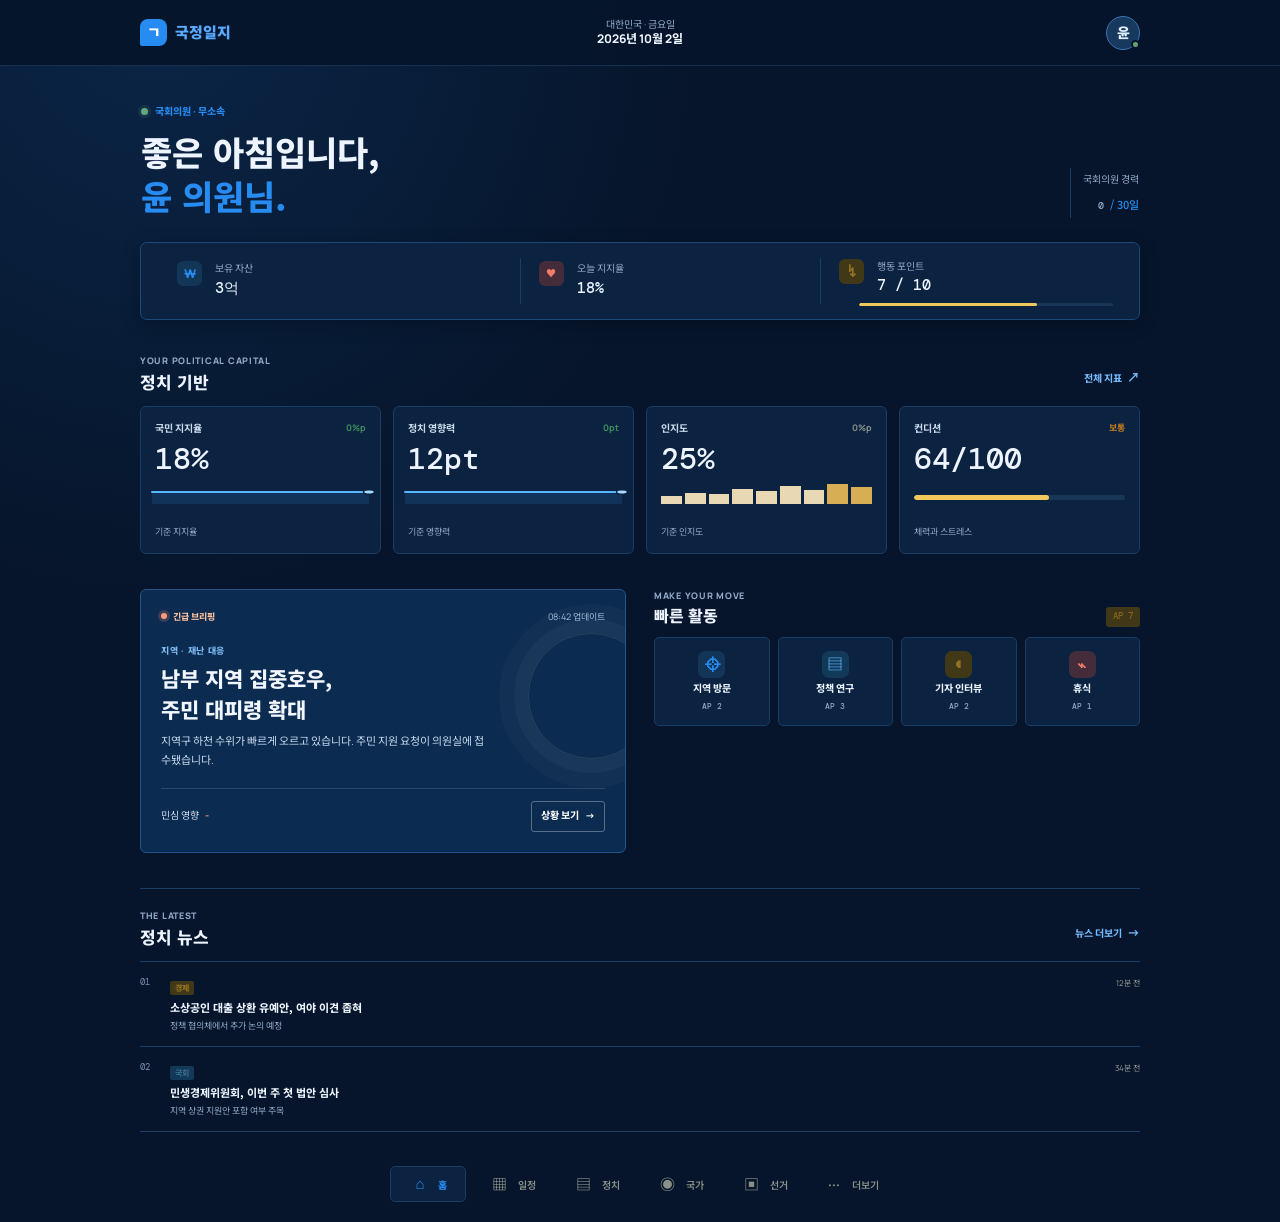
==== commit c5891681: "5차 수정" ====
--- a/index.html
+++ b/index.html
@@ -67,29 +67,29 @@
               <button class="quiet-button" type="button" data-action="all-stats">전체 지표 <span aria-hidden="true">↗</span></button>
             </div>
             <div class="metric-grid">
-              <article class="metric-card metric-support">
-                <div class="metric-top"><span>국민 지지율</span><span class="trend trend-up">+2.4%</span></div>
+              <article class="metric-card metric-support" data-metric="support">
+                <div class="metric-top"><span>국민 지지율</span><span class="trend trend-up" data-metric-change="support">+0</span></div>
                 <strong>18<span>%</span></strong>
-                <div class="metric-chart chart-support" aria-label="최근 지지율 상승 추세"><i></i></div>
-                <span class="metric-foot">지난 조사 대비 상승</span>
-              </article>
-              <article class="metric-card metric-influence">
-                <div class="metric-top"><span>정치 영향력</span><span class="trend trend-up">+3</span></div>
+                <div class="metric-chart chart-support"><svg viewBox="0 0 100 28" preserveAspectRatio="none" role="img" aria-label="최근 국민 지지율 변화"><path class="chart-area" data-chart-area="support"></path><path class="chart-line" data-chart-line="support"></path><circle class="chart-point" data-chart-point="support" r="2.5"></circle></svg></div>
+                <span class="metric-foot" data-metric-foot="support">기준 지지율</span>
+              </article>
+              <article class="metric-card metric-influence" data-metric="influence">
+                <div class="metric-top"><span>정치 영향력</span><span class="trend trend-up" data-metric-change="influence">+0</span></div>
                 <strong>12<span class="unit">pt</span></strong>
-                <div class="influence-track"><i></i></div>
-                <span class="metric-foot">초선 의원 평균보다 낮음</span>
-              </article>
-              <article class="metric-card metric-reputation">
-                <div class="metric-top"><span>인지도</span><span class="trend trend-flat">변동 없음</span></div>
+                <div class="metric-chart chart-influence"><svg viewBox="0 0 100 28" preserveAspectRatio="none" role="img" aria-label="최근 정치 영향력 변화"><path class="chart-area" data-chart-area="influence"></path><path class="chart-line" data-chart-line="influence"></path><circle class="chart-point" data-chart-point="influence" r="2.5"></circle></svg></div>
+                <span class="metric-foot" data-metric-foot="influence">기준 영향력</span>
+              </article>
+              <article class="metric-card metric-reputation" data-metric="awareness">
+                <div class="metric-top"><span>인지도</span><span class="trend trend-flat" data-metric-change="awareness">+0</span></div>
                 <strong>25<span>%</span></strong>
-                <div class="mini-bars" aria-label="지역 인지도"><i></i><i></i><i></i><i></i><i></i><i></i><i></i><i></i><i></i></div>
-                <span class="metric-foot">전국 기준 · 낮음</span>
-              </article>
-              <article class="metric-card metric-energy">
-                <div class="metric-top"><span>컨디션</span><span class="trend trend-warn">주의 필요</span></div>
+                <div class="mini-bars" data-history-bars="awareness" role="img" aria-label="최근 인지도 변화"><i></i><i></i><i></i><i></i><i></i><i></i><i></i><i></i><i></i></div>
+                <span class="metric-foot" data-metric-foot="awareness">기준 인지도</span>
+              </article>
+              <article class="metric-card metric-energy" data-metric="stamina">
+                <div class="metric-top"><span>컨디션</span><span class="trend trend-warn" data-metric-change="stamina">보통</span></div>
                 <strong>64<span class="unit">/100</span></strong>
                 <div class="energy-track"><i></i></div>
-                <span class="metric-foot">스트레스 보통 · 체력 양호</span>
+                <span class="metric-foot" data-metric-foot="stamina">체력과 스트레스</span>
               </article>
             </div>
           </section>
--- a/style.css
+++ b/style.css
@@ -122,8 +122,12 @@
 .metric-card > strong > .unit { font-size: 10px; }
 .metric-foot { margin-top: auto; color: var(--muted); font-size: 9px; }
 .metric-chart { position: relative; height: 25px; margin: 2px -3px 1px; }
-.chart-support::before { position: absolute; right: 0; bottom: 3px; left: 0; height: 22px; background: linear-gradient(170deg, transparent 43%, #64a47b 45%, #64a47b 49%, transparent 51%); content: ""; }
-.chart-support::after { position: absolute; right: -1px; bottom: 5px; width: 5px; aspect-ratio: 1; border-radius: 50%; background: #39875c; content: ""; }
+.metric-chart svg { display: block; width: 100%; height: 100%; overflow: visible; }
+.chart-support::before, .chart-support::after { display: none; content: none; }
+.chart-area { fill: #398ee526; }
+.chart-line { fill: none; stroke: #57b5ff; stroke-linecap: round; stroke-linejoin: round; stroke-width: 2; vector-effect: non-scaling-stroke; }
+.chart-point { fill: #a4dbff; stroke: #0b2340; stroke-width: 1.5; vector-effect: non-scaling-stroke; }
+.trend.is-negative { color: #ff887d; }
 .influence-track, .energy-track { height: 5px; margin: auto 0 7px; overflow: hidden; border-radius: 8px; background: #edf0e9; }
 .influence-track i, .energy-track i { display: block; width: 12%; height: 100%; border-radius: inherit; background: var(--blue); }
 .energy-track i { width: 64%; background: var(--yellow); }
@@ -468,9 +472,18 @@
 .stock-controls { display: flex; align-items: center; justify-content: space-between; gap: 8px; padding-top: 8px; border-top: 1px solid #1a3856; }
 .stock-controls > span { min-width: 0; overflow: hidden; color: #9bb1ca; font-size: 8px; text-overflow: ellipsis; white-space: nowrap; }
 .trade-buttons { display: flex; flex: 0 0 auto; gap: 5px; }
+.share-quantity { width: 55px; min-height: 29px; padding: 0 5px; border: 1px solid #365879; border-radius: 3px; background: #081b31; color: #edf4ff; font-family: var(--font-number); font-size: 9px; text-align: center; }
+.share-quantity:focus { border-color: #58a9ff; outline: 2px solid #58a9ff40; }
 .trade-buttons button { min-height: 29px; padding: 0 8px; border: 1px solid #2c7cb9; border-radius: 3px; background: #123b5d; color: #b9e1ff; font-size: 8px; font-weight: 750; }
 .trade-buttons button:first-child { border-color: #2584d6; background: #126bc1; color: #fff; }
 .trade-buttons button:disabled { border-color: #29415d; background: #162941; color: #7188a0; }
+
+@media (max-width: 370px) {
+  .stock-controls { align-items: flex-start; flex-direction: column; }
+  .trade-buttons { width: 100%; }
+  .trade-buttons .share-quantity { flex: 1; width: auto; }
+  .trade-buttons button { flex: 1; }
+}
 .market-disclaimer { margin: 12px 2px 0; color: #7892af; font-size: 8px; }
 .building-summary { display: grid; grid-template-columns: .7fr 1.35fr 1fr; gap: 0; margin-bottom: 14px; padding: 12px 7px; border: 1px solid #20456c; border-radius: 5px; background: #0b2340; }
 .building-summary > div { display: grid; min-width: 0; gap: 4px; padding: 0 7px; }
@@ -522,4 +535,143 @@
 @media (min-width: 680px) {
   .priority-list { grid-template-columns: repeat(2, minmax(0, 1fr)); }
   .stock-list { grid-template-columns: repeat(2, minmax(0, 1fr)); }
+}
+
+@media (max-width: 679px) {
+  .app-shell { padding-bottom: calc(66px + env(safe-area-inset-bottom)); }
+  .app-header { min-height: 54px; padding: 0 12px; }
+  .brand { gap: 6px; font-size: 13px; }
+  .brand-mark { width: 23px; font-size: 13px; }
+  .header-date span { font-size: 8px; }
+  .header-date strong { font-size: 10px; }
+  .avatar-button { width: 29px; font-size: 12px; }
+  main { width: calc(100% - 24px); }
+  .view { padding: 14px 0 20px; }
+  .home-intro { align-items: center; padding: 0 1px 12px; }
+  .kicker { gap: 5px; margin-bottom: 4px; font-size: 9px; }
+  .home-intro h1 { font-size: 22px; line-height: 1.18; }
+  .career-stamp { min-width: 59px; padding-left: 8px; }
+  .career-stamp span { font-size: 8px; }
+  .career-stamp strong { font-size: 18px; }
+  .career-stamp small { font-size: 8px; }
+  .resource-bar { margin-bottom: 17px; padding: 8px 5px; border-radius: 5px; box-shadow: none; }
+  .resource-item { grid-template-columns: minmax(0, 1fr); justify-items: center; gap: 1px; padding: 0 4px 2px; }
+  .resource-icon { display: none; }
+  .resource-label { font-size: 8px; }
+  .resource-item strong { max-width: 100%; font-size: 11px; }
+  .resource-item strong small { font-size: 9px; }
+  .ap-item { padding-bottom: 6px; }
+  .ap-meter { right: 5px; bottom: 0; left: 5px; }
+  .section-heading { gap: 6px; margin-bottom: 8px; }
+  .section-heading .eyebrow { margin-bottom: 1px; font-size: 8px; }
+  .section-heading h2 { font-size: 14px; }
+  .quiet-button { min-height: 27px; font-size: 9px; }
+  .metric-grid { grid-template-columns: repeat(4, minmax(0, 1fr)); gap: 5px; }
+  .metric-card { min-height: 82px; padding: 7px 5px; border-radius: 4px; }
+  .metric-top { display: block; overflow: hidden; font-size: 8px; text-overflow: ellipsis; white-space: nowrap; }
+  .metric-top .trend { display: none; }
+  .metric-card > strong { margin-top: auto; font-size: 18px; }
+  .metric-card > strong > span { font-size: 9px; }
+  .metric-card > strong > .unit { font-size: 8px; }
+  .influence-track, .energy-track { height: 3px; margin: 5px 0 0; }
+  .metric-chart { display: block; height: 14px; margin: 2px 0 1px; }
+  .metric-chart svg { display: block; width: 100%; height: 100%; overflow: visible; }
+  .chart-support::before, .chart-support::after { display: none; content: none; }
+  .chart-support::before, .chart-support::after { content: none; }
+  .chart-area { fill: #398ee526; }
+  .chart-line { fill: none; stroke: #57b5ff; stroke-linecap: round; stroke-linejoin: round; stroke-width: 2; vector-effect: non-scaling-stroke; }
+  .chart-point { fill: #a4dbff; stroke: #0b2340; stroke-width: 1.5; vector-effect: non-scaling-stroke; }
+  .trend.is-negative { color: #ff887d; }
+  .mini-bars { display: flex; height: 14px; align-items: end; gap: 2px; margin: 2px 0 1px; }
+  .mini-bars i { height: 35%; background: #28547c; }
+  .mini-bars i.is-latest { background: #68c0ff; }
+  .metric-foot { display: block; max-width: 100%; margin-top: 2px; overflow: hidden; color: #8faac7; font-size: 7px; line-height: 1.1; text-overflow: ellipsis; white-space: nowrap; }
+  .dashboard-columns { gap: 13px; margin-top: 15px; }
+  .side-column { gap: 0; }
+  .briefing-card { padding: 12px; border-radius: 5px; }
+  .briefing-card::after { display: none; }
+  .briefing-meta { margin-bottom: 8px; }
+  .briefing-meta time { font-size: 8px; }
+  .briefing-label { font-size: 8px; }
+  .briefing-card .eyebrow { font-size: 8px; }
+  .briefing-card h2 { margin: 3px 0 5px; font-size: 15px; line-height: 1.35; }
+  .briefing-description { display: -webkit-box; overflow: hidden; font-size: 9px; line-height: 1.5; -webkit-box-orient: vertical; -webkit-line-clamp: 2; }
+  .briefing-bottom { margin-top: 9px; padding-top: 8px; font-size: 9px; }
+  .briefing-bottom button { min-height: 28px; padding: 3px 7px; font-size: 9px; }
+  .quick-actions { display: none; }
+  .news-section { margin-top: 15px; padding-top: 12px; }
+  .news-list { border-top: 0; }
+  .news-item { grid-template-columns: 18px minmax(0, 1fr) auto; gap: 6px; padding: 8px 0; }
+  .news-item:nth-child(n + 2) { display: none; }
+  .news-tag { margin-bottom: 2px; }
+  .news-item h3 { font-size: 10px; }
+  .news-item p { display: none; }
+  .news-item time { font-size: 7px; }
+  .secondary-view { min-height: 0; padding-top: 17px; }
+  .page-heading { margin-bottom: 14px; }
+  .page-heading .eyebrow { margin-bottom: 3px; font-size: 8px; }
+  .page-heading h1 { font-size: 22px; }
+  .page-heading > p:last-child { margin-top: 4px; font-size: 10px; }
+  .page-summary { gap: 3px 8px; padding: 10px 11px; }
+  .page-summary > strong { font-size: 16px; }
+  .end-day-button { min-height: 32px; font-size: 9px; }
+  .schedule-progress { margin: 10px 1px 7px; font-size: 8px; }
+  .daily-agenda { gap: 6px; }
+  .schedule-card { padding: 10px; }
+  .schedule-card > h2 { margin-top: 6px; font-size: 12px; }
+  .schedule-detail { font-size: 8px; }
+  .schedule-card-bottom { gap: 6px; margin-top: 8px; padding-top: 7px; }
+  .schedule-actions button { min-height: 31px; }
+  .activity-catalog { gap: 6px; margin-top: 11px; }
+  .activity-card { grid-template-columns: 31px minmax(0, 1fr) 27px; gap: 7px; padding: 9px; }
+  .catalog-icon { width: 29px; border-radius: 6px; font-size: 15px; }
+  .activity-category { font-size: 8px; }
+  .activity-card h2 { font-size: 11px; }
+  .activity-card p { font-size: 9px; }
+  .effect-list { gap: 3px; margin-top: 5px; }
+  .effect-list span { padding: 1px 4px; font-size: 7px; }
+  .activity-card > button { width: 26px; font-size: 14px; }
+  .country-grid { gap: 5px; margin-top: 8px; }
+  .country-grid article { gap: 1px; padding: 8px; }
+  .country-grid strong { font-size: 16px; }
+  .country-grid article > span { font-size: 8px; }
+  .country-grid em { font-size: 7px; }
+  .inner-heading { margin: 17px 0 8px; }
+  .contact-list { gap: 5px; }
+  .contact-card { grid-template-columns: 32px minmax(0, 1fr) 24px; gap: 7px; padding: 8px; }
+  .contact-avatar { width: 30px; }
+  .assets-total { min-height: 125px; padding: 12px; }
+  .assets-total > strong { font-size: 24px; }
+  .portfolio-list article { min-height: 54px; gap: 7px; }
+  .profile-panel { grid-template-columns: 38px minmax(0, 1fr) auto; gap: 8px; padding: 10px; }
+  .profile-avatar { width: 36px; font-size: 15px; }
+  .more-section-label { margin: 13px 2px 4px; font-size: 8px; }
+  .more-menu { margin-top: 8px; }
+  .more-menu button { grid-template-columns: 30px minmax(0, 1fr) 15px; gap: 7px; min-height: 49px; padding: 5px 1px; }
+  .menu-symbol { width: 27px; border-radius: 5px; font-size: 13px; }
+  .more-menu strong { font-size: 10px; }
+  .more-menu small { font-size: 8px; }
+  .version-label { margin-top: 15px; }
+  .stock-list { gap: 5px; }
+  .stock-card { gap: 7px; padding: 8px; }
+  .stock-controls { padding-top: 6px; }
+  .trade-buttons { gap: 3px; }
+  .share-quantity { width: 44px; min-height: 27px; }
+  .trade-buttons button { min-height: 27px; padding: 0 6px; }
+  .building-list { gap: 6px; }
+  .building-card { grid-template-columns: 29px minmax(0, 1fr) auto; gap: 7px; padding: 9px; }
+  .building-icon { width: 28px; font-size: 14px; }
+  .building-card > button { min-height: 28px; font-size: 7px; }
+  .building-summary { margin-bottom: 10px; padding: 9px 4px; }
+  .building-summary > div { padding: 0 5px; }
+  .priority-list { gap: 6px; }
+  .priority-card { gap: 7px; padding: 9px; }
+  .priority-card > button { min-width: 66px; min-height: 30px; font-size: 8px; }
+  .market-overview { gap: 5px 8px; margin-bottom: 10px; padding: 10px; }
+  .market-overview > div:first-child > strong { font-size: 19px; }
+  .election-results { gap: 5px; }
+  .election-candidate { grid-template-columns: 20px minmax(0, 1fr) auto; gap: 6px; padding: 7px; }
+  .candidate-rank { width: 20px; }
+  .candidate-vote-count strong { font-size: 8px; }
+  .toast { bottom: calc(71px + env(safe-area-inset-bottom)); padding: 9px 12px; font-size: 10px; }
 }
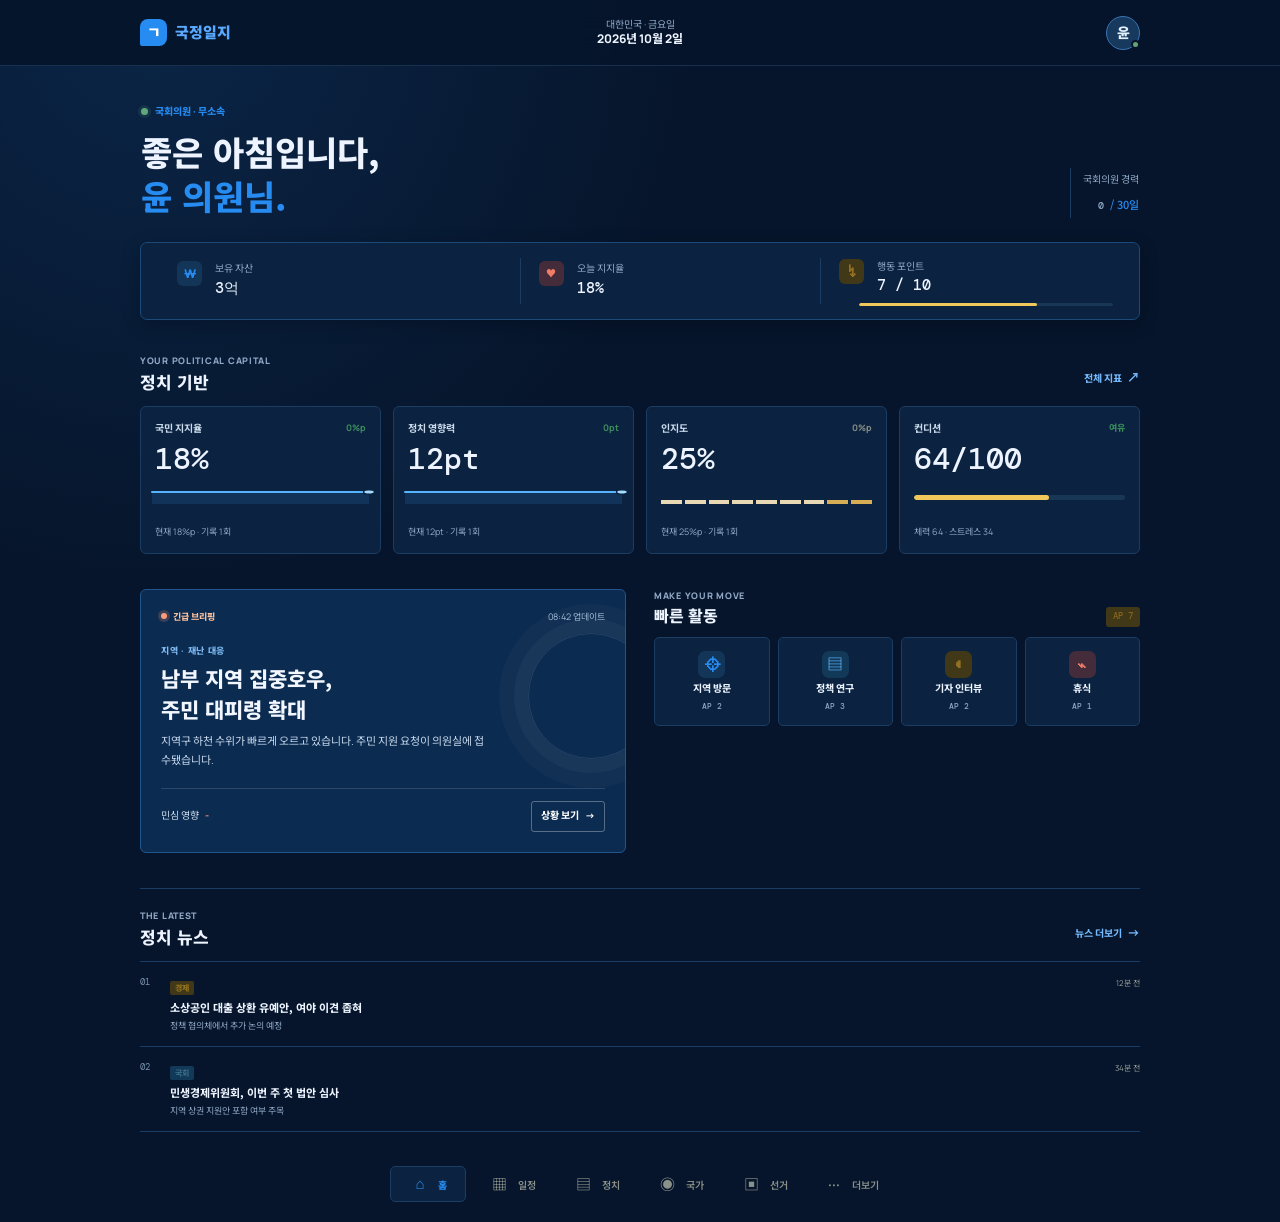
==== commit c5b6aa91: "7차 수정(sql추가)" ====
--- a/index.html
+++ b/index.html
@@ -7,6 +7,7 @@
     <meta name="description" content="국회의원에서 시작하는 모바일 정치 전략 시뮬레이션">
     <title>국정일지 | 대통령 게임</title>
     <link rel="stylesheet" href="style.css">
+    <script src="supabase-config.js"></script>
     <script src="script.js" defer></script>
   </head>
   <body>
@@ -181,6 +182,52 @@
           <div class="election-results" data-ui="election-results"></div>
           <button class="election-continue" type="button" data-action="election-continue">결과 확인 <span aria-hidden="true">→</span></button>
         </section>
+        <section class="view secondary-view" id="view-diplomacy" data-view="diplomacy" aria-labelledby="diplomacy-title" hidden>
+          <div class="page-heading"><p class="eyebrow">PRESIDENTIAL DIPLOMACY</p><h1 id="diplomacy-title">외교</h1><p>정상 간 대화로 안건을 협상하고 국가 관계를 바꿉니다.</p></div>
+          <div class="diplomacy-layout">
+            <nav class="diplomacy-country-list" data-ui="diplomacy-countries" aria-label="외교 상대국"></nav>
+            <section class="diplomacy-panel" aria-label="정상 회담">
+              <header class="diplomacy-counterpart" data-ui="diplomacy-counterpart"></header>
+              <article class="diplomacy-agenda" data-ui="diplomacy-agenda"></article>
+              <div class="diplomacy-chat" data-ui="diplomacy-chat" role="log" aria-live="polite"></div>
+              <div class="diplomacy-compose">
+                <textarea data-ui="diplomacy-input" rows="3" maxlength="280" placeholder="협상 입장을 입력하세요" aria-label="외교 협상 발언"></textarea>
+                <div class="diplomacy-compose-footer"><span data-ui="diplomacy-ap">행동력 1 소모</span><button type="button" data-action="diplomacy-send">발언 보내기 <span aria-hidden="true">→</span></button></div>
+              </div>
+              <button class="next-agenda-button" type="button" data-action="diplomacy-next">안건 마무리 · 다음 안건</button>
+            </section>
+          </div>
+        </section>
+        <section class="view secondary-view" id="view-military" data-view="military" aria-labelledby="military-title" hidden>
+          <div class="page-heading"><p class="eyebrow">NATIONAL DEFENSE</p><h1 id="military-title">군사</h1><p>대비 태세를 관리하고 위기 확산을 막습니다.</p></div>
+          <div class="military-overview"><article><span>대비 태세</span><strong><span data-military-value="readiness">68</span><small>/ 100</small></strong><i><b data-military-bar="readiness"></b></i></article><article><span>안보 안정도</span><strong><span data-military-value="security">72</span><small>/ 100</small></strong><i><b data-military-bar="security"></b></i></article><article><span>국방 예산</span><strong><span data-military-value="defenseBudget">50</span><small>조 원</small></strong><i><b data-military-bar="budget"></b></i></article></div>
+          <div class="military-actions"><article><div><span class="military-action-tag">훈련 · AP 2</span><h2>합동 대비 훈련</h2><p>대응 능력을 높입니다. 대비 태세 +6, 국방 예산 -0.5조 원</p></div><button type="button" data-action="military-exercise">훈련 실시</button></article><article><div><span class="military-action-tag">위기 외교 · AP 2</span><h2>긴장 완화 회담</h2><p>외교 채널을 통해 안보 긴장을 낮춥니다. 안보 안정도 +5</p></div><button type="button" data-action="military-dialogue">회담 요청</button></article></div>
+          <div class="military-record"><span>최근 합동 훈련</span><strong data-ui="exercise-count">0회</strong><span>국방 예산은 국가 현황과 매일 갱신됩니다.</span></div>
+        </section>
+
+        <section class="view secondary-view" id="view-diplomacy" data-view="diplomacy" aria-labelledby="diplomacy-title" hidden>
+          <div class="page-heading"><p class="eyebrow">PRESIDENTIAL DIPLOMACY</p><h1 id="diplomacy-title">외교</h1><p>정상 간 대화로 안건을 협상하고 국가 관계를 바꿉니다.</p></div>
+          <div class="diplomacy-layout">
+            <nav class="diplomacy-country-list" data-ui="diplomacy-countries" aria-label="외교 상대국"></nav>
+            <section class="diplomacy-panel" aria-label="정상 회담">
+              <header class="diplomacy-counterpart" data-ui="diplomacy-counterpart"></header>
+              <article class="diplomacy-agenda" data-ui="diplomacy-agenda"></article>
+              <div class="diplomacy-chat" data-ui="diplomacy-chat" role="log" aria-live="polite"></div>
+              <div class="diplomacy-compose">
+                <textarea data-ui="diplomacy-input" rows="3" maxlength="280" placeholder="협상 입장을 입력하세요" aria-label="외교 협상 발언"></textarea>
+                <div class="diplomacy-compose-footer"><span data-ui="diplomacy-ap">행동력 1 소모</span><button type="button" data-action="diplomacy-send">발언 보내기 <span aria-hidden="true">→</span></button></div>
+              </div>
+              <button class="next-agenda-button" type="button" data-action="diplomacy-next">안건 마무리 · 다음 안건</button>
+            </section>
+          </div>
+        </section>
+
+        <section class="view secondary-view" id="view-military" data-view="military" aria-labelledby="military-title" hidden>
+          <div class="page-heading"><p class="eyebrow">NATIONAL DEFENSE</p><h1 id="military-title">군사</h1><p>대비 태세를 관리하고 위기 확산을 막습니다.</p></div>
+          <div class="military-overview"><article><span>대비 태세</span><strong><span data-military-value="readiness">68</span><small>/ 100</small></strong><i><b data-military-bar="readiness"></b></i></article><article><span>안보 안정도</span><strong><span data-military-value="security">72</span><small>/ 100</small></strong><i><b data-military-bar="security"></b></i></article><article><span>국방 예산</span><strong><span data-military-value="defenseBudget">50</span><small>조 원</small></strong><i><b data-military-bar="budget"></b></i></article></div>
+          <div class="military-actions"><article><div><span class="military-action-tag">훈련 · AP 2</span><h2>합동 대비 훈련</h2><p>대응 능력을 높입니다. 대비 태세 +6, 국방 예산 -0.5조 원</p></div><button type="button" data-action="military-exercise">훈련 실시</button></article><article><div><span class="military-action-tag">위기 외교 · AP 2</span><h2>긴장 완화 회담</h2><p>외교 채널을 통해 안보 긴장을 낮춥니다. 안보 안정도 +5</p></div><button type="button" data-action="military-dialogue">회담 요청</button></article></div>
+          <div class="military-record"><span>최근 합동 훈련</span><strong data-ui="exercise-count">0회</strong><span>국방 예산은 국가 현황과 매일 갱신됩니다.</span></div>
+        </section>
 
         <section class="view secondary-view" id="view-politics" data-view="politics" aria-labelledby="politics-title" hidden>
           <div class="page-heading"><p class="eyebrow">THE NATIONAL ASSEMBLY</p><h1 id="politics-title">정치와 국회</h1><p>법안과 협력, 여론이 정치의 흐름을 만듭니다.</p></div>
@@ -245,11 +292,12 @@
 
         <section class="view secondary-view" id="view-more" data-view="more" aria-labelledby="more-title" hidden>
           <div class="page-heading"><p class="eyebrow">YOUR CAREER, YOUR STORY</p><h1 id="more-title">내 공간</h1><p>인물, 자산과 새로운 기회를 관리합니다.</p></div>
-          <div class="profile-panel"><div class="profile-avatar">윤</div><div><span>대한민국 · 무소속</span><strong>윤 의원</strong><small>초선 · 정치 경력 2년</small></div><span class="profile-level">LV. 03</span></div>
+          <div class="profile-panel"><div class="profile-avatar">윤</div><div><span>대한민국 · 무소속</span><strong data-ui="profile-name">윤 의원</strong><small data-ui="profile-role">초선 · 정치 경력 2년</small></div><span class="profile-level">LV. 03</span></div>
           <div class="more-section-label">개인 관리</div>
           <div class="more-menu"><button type="button" data-route="relationships"><span class="menu-symbol symbol-history">♙</span><span><strong>인물</strong><small>정치 동료와 지역 인맥</small></span><b>→</b></button><button type="button" data-route="assets"><span class="menu-symbol symbol-save">₩</span><span><strong>자산</strong><small>현금·투자·건물 자산 내역</small></span><b>→</b></button><button type="button" data-route="investments"><span class="menu-symbol symbol-achievement">↗</span><span><strong>투자</strong><small>10개 가상 종목 실시간 거래</small></span><b>→</b></button><button type="button" data-route="buildings"><span class="menu-symbol symbol-settings">⌂</span><span><strong>건물</strong><small>정치 기반이 되는 건물 매입</small></span><b>→</b></button></div>
+          <div class="president-more" data-role-only="president" hidden><div class="more-section-label">국가 운영</div><div class="more-menu"><button type="button" data-route="country"><span class="menu-symbol symbol-save">◉</span><span><strong>국가 현황</strong><small>국가 지표와 주요 과제</small></span><b>→</b></button><button type="button" data-route="election"><span class="menu-symbol symbol-achievement">▣</span><span><strong>선거 기록</strong><small>지난 대선 결과와 정치 기록</small></span><b>→</b></button></div></div>
           <div class="more-section-label">게임 관리</div>
-          <div class="more-menu"><button type="button" data-action="open-history"><span class="menu-symbol symbol-history">◷</span><span><strong>정치 기록</strong><small>선택과 결과를 돌아봅니다</small></span><b>→</b></button><button type="button" data-action="save-game"><span class="menu-symbol symbol-save">▣</span><span><strong>저장하기</strong><small>현재 진행 상황 저장</small></span><b>→</b></button><button type="button" data-action="reset-game"><span class="menu-symbol symbol-settings">⚙</span><span><strong>새 게임 시작</strong><small>현재 진행 상황을 초기화</small></span><b>→</b></button></div>
+          <div class="more-menu"><button type="button" data-action="open-history"><span class="menu-symbol symbol-history">◷</span><span><strong>정치 기록</strong><small>선택과 결과를 돌아봅니다</small></span><b>→</b></button><button type="button" data-action="save-game"><span class="menu-symbol symbol-save">▣</span><span><strong>저장하기</strong><small>현재 진행 상황 저장</small></span><b>→</b></button><button type="button" data-action="reset-game"><span class="menu-symbol symbol-settings">⚙</span><span><strong>새 게임 시작</strong><small>현재 진행 상황을 초기화</small></span><b>→</b></button><button type="button" data-action="logout"><span class="menu-symbol symbol-settings">↪</span><span><strong>로그아웃</strong><small>계정에서 안전하게 나갑니다</small></span><b>→</b></button></div>
           <p class="version-label">국정일지 <span>EARLY ACCESS · 0.1.0</span></p>
         </section>
       </main>
@@ -258,8 +306,8 @@
         <button type="button" data-route="home" aria-current="page"><span class="nav-icon nav-home" aria-hidden="true">⌂</span><span>홈</span></button>
         <button type="button" data-route="schedule"><span class="nav-icon" aria-hidden="true">▦</span><span>일정</span></button>
         <button type="button" data-route="politics"><span class="nav-icon" aria-hidden="true">▤</span><span>정치</span></button>
-        <button type="button" data-route="country"><span class="nav-icon" aria-hidden="true">◉</span><span>국가</span></button>
-        <button type="button" data-route="election"><span class="nav-icon" aria-hidden="true">▣</span><span>선거</span></button>
+        <button type="button" data-route="country" data-nav-slot="country"><span class="nav-icon" aria-hidden="true">◉</span><span>국가</span></button>
+        <button type="button" data-route="election" data-nav-slot="election"><span class="nav-icon" aria-hidden="true">▣</span><span>선거</span></button>
         <button type="button" data-route="more"><span class="nav-icon" aria-hidden="true">···</span><span>더보기</span></button>
       </nav>
     </div>
--- a/style.css
+++ b/style.css
@@ -535,6 +535,71 @@
 @media (min-width: 680px) {
   .priority-list { grid-template-columns: repeat(2, minmax(0, 1fr)); }
   .stock-list { grid-template-columns: repeat(2, minmax(0, 1fr)); }
+}
+
+.diplomacy-layout { display: grid; gap: 10px; }
+.diplomacy-country-list { display: grid; grid-template-columns: repeat(3, minmax(0, 1fr)); gap: 5px; }
+.diplomacy-country { display: flex; min-width: 0; align-items: center; gap: 6px; padding: 7px; border: 1px solid #1e4167; border-radius: 4px; background: #0b2340; color: #e5f0ff; text-align: left; }
+.diplomacy-country.is-selected { border-color: #398ee5; background: #103657; }
+.diplomacy-country-mark { display: grid; width: 27px; aspect-ratio: 1; flex: 0 0 auto; place-items: center; border-radius: 4px; background: #173c5d; color: #90ccff; font-family: var(--font-number); font-size: 8px; font-weight: 600; }
+.diplomacy-country-text { display: grid; min-width: 0; gap: 1px; }
+.diplomacy-country-text strong { overflow: hidden; font-family: var(--font-ko); font-size: 9px; text-overflow: ellipsis; white-space: nowrap; }
+.diplomacy-country-text small { overflow: hidden; color: #8da7c3; font-size: 7px; text-overflow: ellipsis; white-space: nowrap; }
+.diplomacy-panel { display: grid; min-width: 0; gap: 8px; }
+.diplomacy-counterpart { display: flex; align-items: center; gap: 8px; min-height: 39px; padding: 7px 10px; border: 1px solid #21476e; border-radius: 4px; background: #0b2340; }
+.diplomacy-counterpart > strong { color: #eef6ff; font-family: var(--font-ko); font-size: 11px; }
+.diplomacy-counterpart > span:nth-child(2) { min-width: 0; overflow: hidden; color: #91abc8; font-size: 8px; text-overflow: ellipsis; white-space: nowrap; }
+.diplomacy-relationship { margin-left: auto; color: #6ed5a6; font-family: var(--font-number); font-size: 9px; white-space: nowrap; }
+.diplomacy-relationship.is-negative { color: #ff897e; }
+.diplomacy-agenda { display: grid; gap: 4px; padding: 10px; border-left: 3px solid #e8bd58; background: #182c43; }
+.diplomacy-theme { color: #eac96e; font-size: 8px; font-weight: 750; }
+.diplomacy-agenda > strong { color: #edf5ff; font-family: var(--font-ko); font-size: 10px; line-height: 1.45; }
+.diplomacy-agenda > p { margin: 0; color: #a8bad0; font-size: 8px; line-height: 1.45; }
+.diplomacy-agenda > small { color: #7e98b5; font-size: 7px; }
+.diplomacy-chat { display: flex; min-height: 160px; max-height: 300px; flex-direction: column; gap: 7px; padding: 9px; overflow-y: auto; border: 1px solid #1c3e63; border-radius: 4px; background: #081b31; }
+.diplomacy-introduction { margin: auto; color: #819ab5; font-size: 9px; line-height: 1.6; text-align: center; }
+.chat-bubble { display: grid; max-width: 88%; gap: 3px; padding: 7px 9px; border: 1px solid #21476e; border-radius: 7px 7px 7px 2px; background: #103252; }
+.chat-bubble > span { color: #83bff1; font-size: 7px; font-weight: 750; }
+.chat-bubble p { margin: 0; color: #e1ecf8; font-family: var(--font-ko); font-size: 9px; line-height: 1.55; overflow-wrap: anywhere; }
+.chat-bubble.is-user { align-self: flex-end; border-color: #2674b5; border-radius: 7px 7px 2px 7px; background: #12466d; }
+.chat-bubble.is-user > span { color: #b8dcff; text-align: right; }
+.diplomacy-compose { padding: 7px; border: 1px solid #1e4167; border-radius: 4px; background: #0b2340; }
+.diplomacy-compose textarea { display: block; width: 100%; min-height: 58px; resize: vertical; padding: 7px; border: 1px solid #294969; border-radius: 3px; outline: none; background: #081b31; color: #eef6ff; font: 9px/1.5 var(--font-ko); }
+.diplomacy-compose textarea:focus { border-color: #428fce; }
+.diplomacy-compose textarea::placeholder { color: #7188a2; }
+.diplomacy-compose-footer { display: flex; align-items: center; justify-content: space-between; gap: 8px; padding-top: 6px; }
+.diplomacy-compose-footer > span { color: #849cb7; font-size: 8px; }
+.diplomacy-compose-footer button, .next-agenda-button { min-height: 31px; padding: 0 10px; border: 1px solid #2b7dbf; border-radius: 3px; background: #126bc1; color: #fff; font-family: var(--font-ko); font-size: 9px; font-weight: 750; }
+.diplomacy-compose-footer button:disabled, .next-agenda-button:disabled { border-color: #29415d; background: #162941; color: #7188a0; }
+.next-agenda-button { border-color: #325a7c; background: transparent; color: #b9d6f0; }
+.military-overview { display: grid; grid-template-columns: repeat(3, minmax(0, 1fr)); gap: 6px; }
+.military-overview article { display: grid; gap: 5px; min-width: 0; padding: 10px 8px; border: 1px solid #1e4167; border-radius: 4px; background: #0b2340; }
+.military-overview article > span { color: #91a9c7; font-size: 8px; }
+.military-overview article > strong { color: #edf4ff; font-family: var(--font-number); font-size: 14px; font-weight: 500; }
+.military-overview article > strong small { margin-left: 2px; color: #91a9c7; font-family: var(--font-ui); font-size: 7px; }
+.military-overview article > i { height: 4px; overflow: hidden; border-radius: 4px; background: #183655; }
+.military-overview article > i b { display: block; height: 100%; border-radius: inherit; background: #5dbbe9; }
+.military-actions { display: grid; gap: 7px; margin-top: 12px; }
+.military-actions article { display: flex; align-items: center; justify-content: space-between; gap: 10px; padding: 10px; border: 1px solid #1e4167; border-radius: 4px; background: #0b2340; }
+.military-actions article > div { min-width: 0; }
+.military-action-tag { color: #87bce7; font-size: 8px; font-weight: 750; }
+.military-actions h2 { margin: 3px 0; color: #edf4ff; font-family: var(--font-ko); font-size: 11px; }
+.military-actions p { margin: 0; color: #91a9c7; font-size: 8px; line-height: 1.5; }
+.military-actions button { min-height: 31px; flex: 0 0 auto; padding: 0 8px; border: 1px solid #2e82cc; border-radius: 3px; background: #126fc8; color: #fff; font-size: 8px; font-weight: 750; }
+.military-actions button:disabled { border-color: #29415d; background: #162941; color: #7188a0; }
+.military-record { display: flex; justify-content: space-between; gap: 8px; margin-top: 12px; padding: 10px; border-top: 1px solid #1e4167; color: #91a9c7; font-size: 8px; }
+.military-record strong { color: #edf4ff; font-family: var(--font-number); font-weight: 500; }
+
+@media (min-width: 680px) {
+  .diplomacy-layout { grid-template-columns: 220px minmax(0, 1fr); align-items: start; gap: 12px; }
+  .diplomacy-country-list { grid-template-columns: 1fr; }
+  .diplomacy-country { min-height: 43px; padding: 6px 8px; }
+  .diplomacy-chat { min-height: 250px; max-height: 420px; }
+  .diplomacy-panel { gap: 10px; }
+  .diplomacy-country-text strong { font-size: 10px; }
+  .diplomacy-country-text small { font-size: 8px; }
+  .military-overview article { padding: 13px; }
+  .military-actions article { padding: 13px; }
 }
 
 @media (max-width: 679px) {
